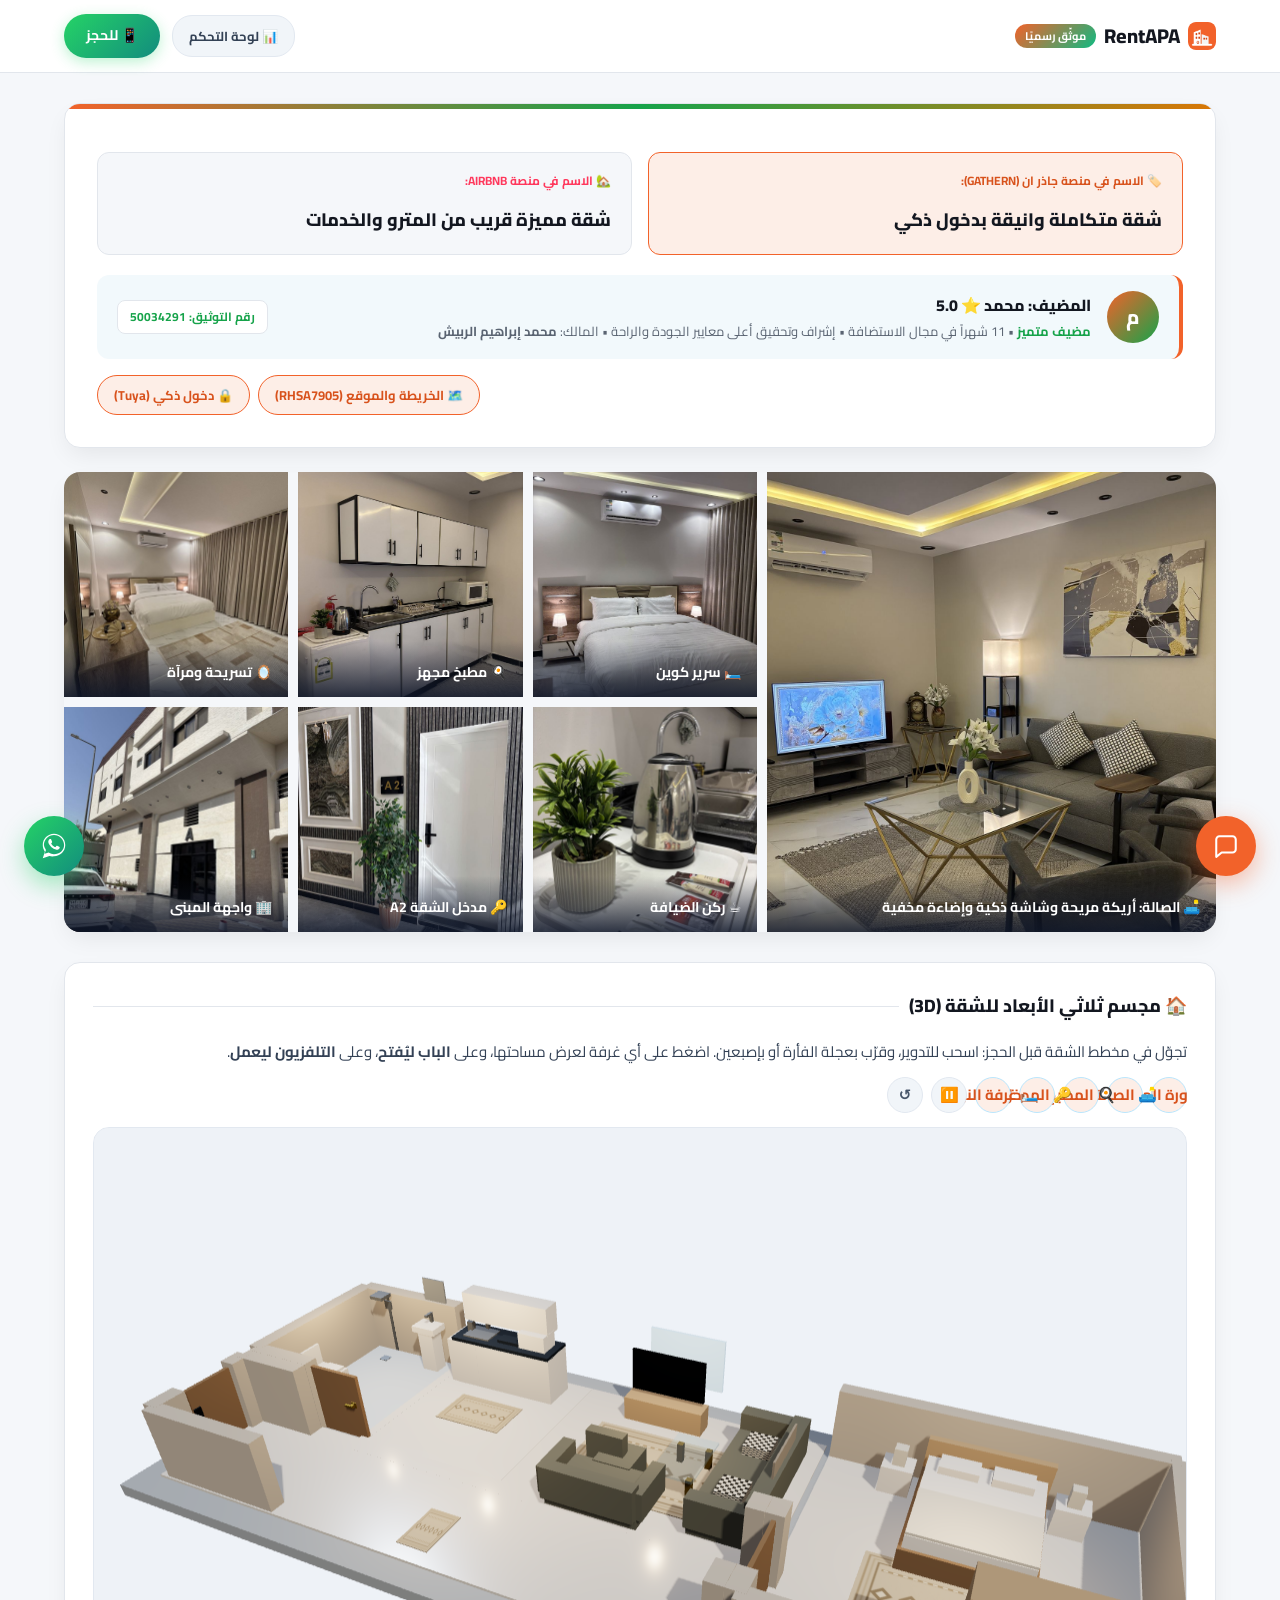
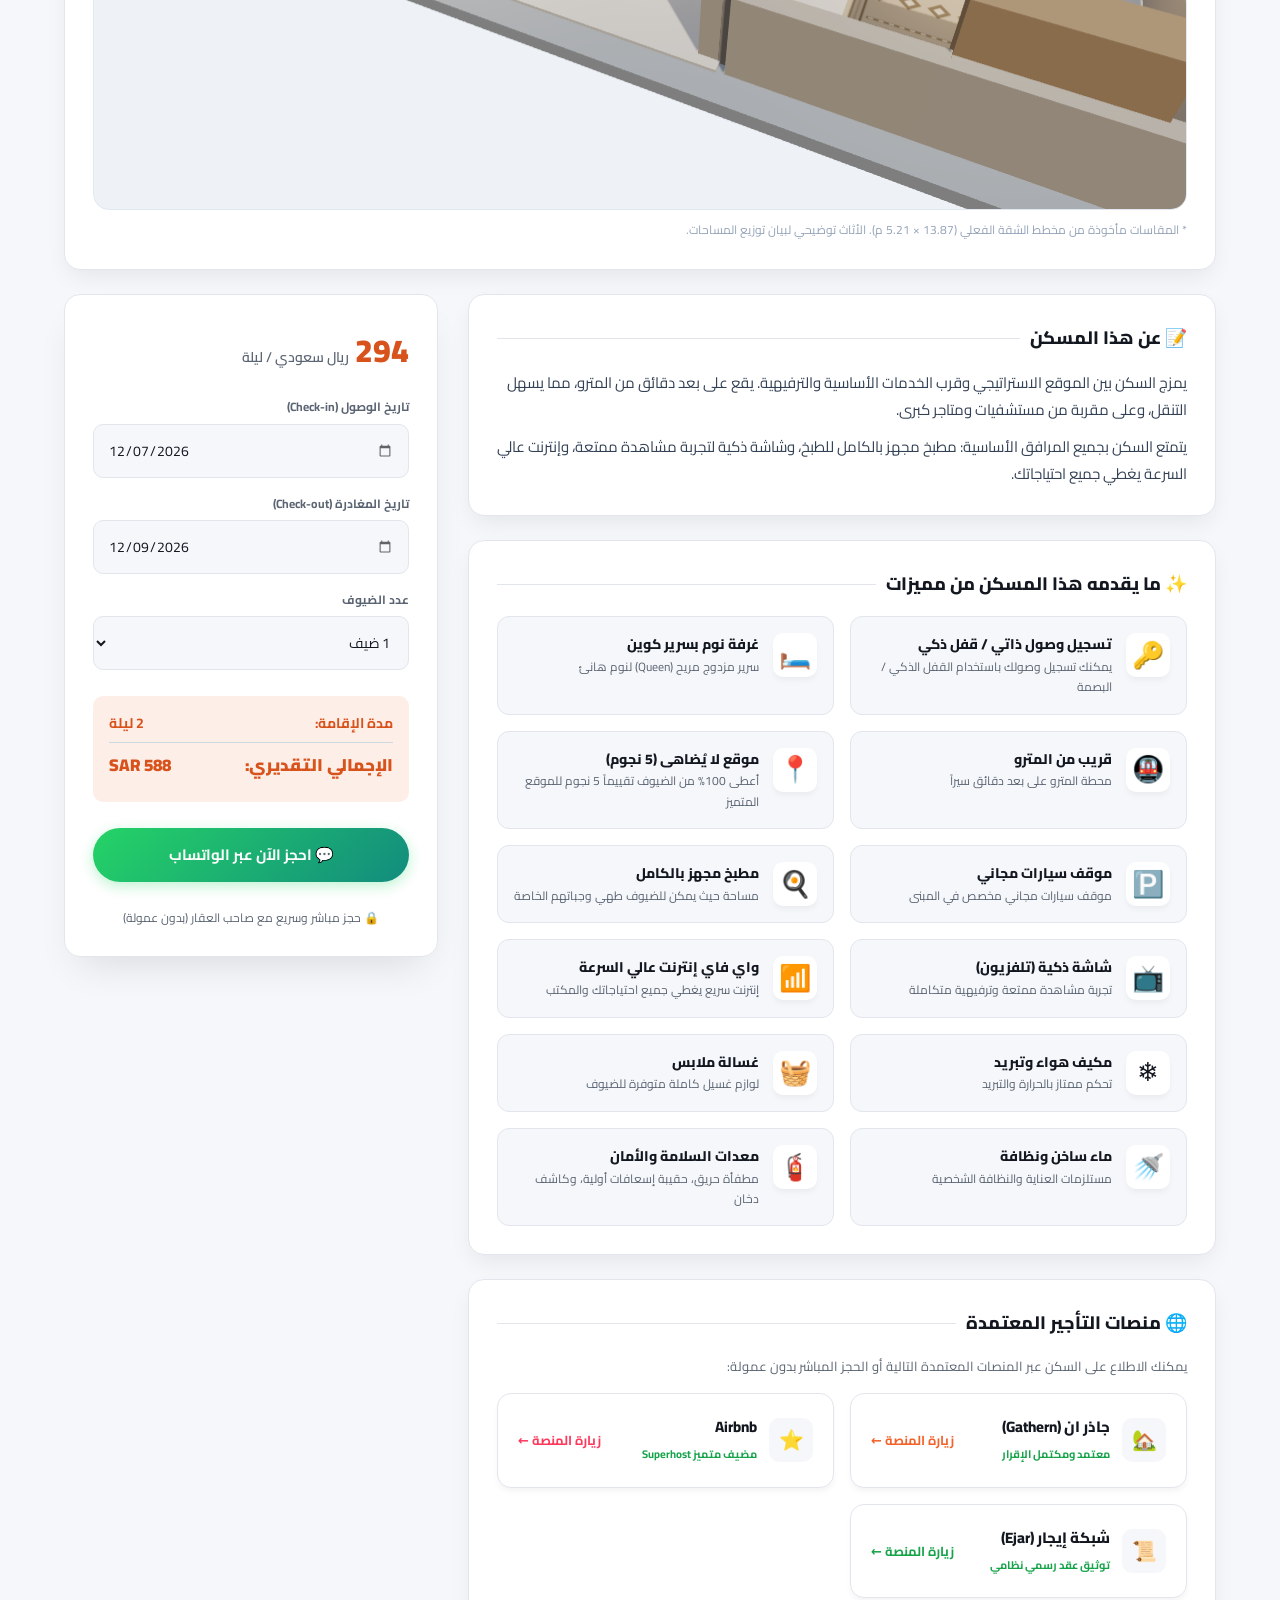
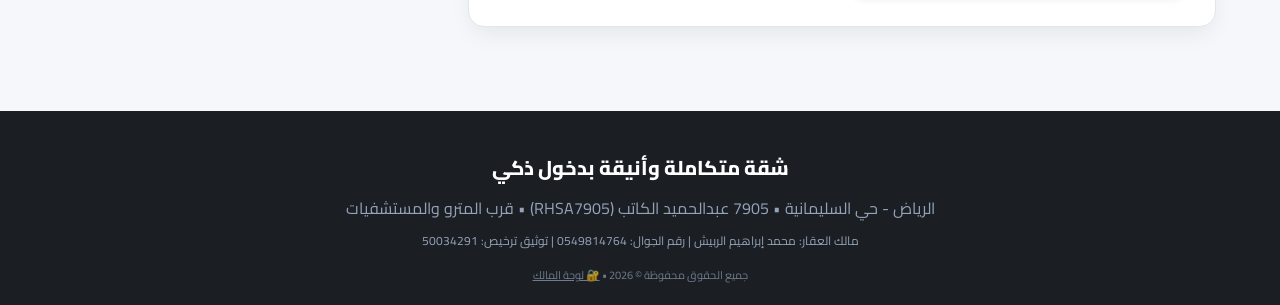
==== index.html @ 65980ebe "تبديل ترتيب بطاقتي الخريطة/الدخول الذكي مع شريط المضيف بطاقتا "الخريطة والموقع" و"دخول ذكي" أصبحتا ت" ====
<!DOCTYPE html>
<html lang="ar" dir="rtl">
<head>
    <meta charset="UTF-8">
    <meta name="viewport" content="width=device-width, initial-scale=1.0, viewport-fit=cover">
    <title>شقة متكاملة وأنيقة بدخول ذكي | الرياض - حي السليمانية</title>
    <meta name="theme-color" content="#f2622a">
    <meta name="description" content="سكن أنيق ومتميز بدخول ذكي، موقع استراتيجي قرب المترو والمستشفيات، مطبخ مجهز بالكامل وشاشة ذكية وإنترنت عالي السرعة.">

    <!-- اسم التطبيق عند الإضافة للشاشة الرئيسية -->
    <link rel="manifest" href="manifest.json">
    <meta name="application-name" content="RentAPA">
    <meta name="apple-mobile-web-app-title" content="RentAPA">
    <meta name="apple-mobile-web-app-capable" content="yes">
    <meta name="mobile-web-app-capable" content="yes">
    <meta name="apple-mobile-web-app-status-bar-style" content="black-translucent">


    <!-- بطاقة المشاركة (واتساب وتويتر) -->
    <meta property="og:type" content="website">
    <meta property="og:title" content="شقة متكاملة وأنيقة بدخول ذكي | الرياض">
    <meta property="og:description" content="سكن أنيق بدخول ذكي، قريب من المترو والمستشفيات، مطبخ مجهز وشاشة ذكية وإنترنت عالي السرعة.">
    <meta property="og:image" content="assets/images/living.jpg">
    <meta property="og:locale" content="ar_SA">
    <meta name="twitter:card" content="summary_large_image">

    <!-- شعار التبويب -->
    <link rel="icon" type="image/svg+xml" href="assets/favicon.svg">
    <link rel="icon" type="image/png" sizes="32x32" href="assets/favicon.png">
    <link rel="apple-touch-icon" href="assets/apple-touch-icon.png">
    <link rel="mask-icon" href="assets/favicon.svg" color="#f2622a">

    <!-- Google Fonts -->
    <link rel="preconnect" href="https://fonts.googleapis.com">
    <link rel="preconnect" href="https://fonts.gstatic.com" crossorigin>
    <link href="https://fonts.googleapis.com/css2?family=Cairo:wght@400;500;600;700;800;900&display=swap" rel="stylesheet">
    
    <!-- Style -->
    <link rel="stylesheet" href="assets/css/style.css">
</head>
<body>

    <!-- Top Navigation Bar -->
    <nav class="navbar">
        <div class="nav-container">
            <a href="#" class="brand-logo">
                <img src="assets/apple-touch-icon.png" alt="RentAPA" class="brand-logo-icon">
                RentAPA
                <span class="brand-badge">موثّق رسميًا</span>
            </a>
            <div class="nav-actions">
                <a href="admin.html" class="btn-owner" title="لوحة تحكم المالك">
                    📊 لوحة التحكم
                </a>
                <a href="https://wa.me/966549814764" target="_blank" class="btn-whatsapp">
                    📱 للحجز
                </a>
            </div>
        </div>
    </nav>

    <!-- Main App Container -->
    <div class="main-container">

        <!-- Hero Header: Dual Platform Titles -->
        <header class="hero-header">
            <!-- Dual Titles Cards -->
            <div class="titles-wrapper">
                <div class="title-card active">
                    <span class="title-platform-badge">🏷️ الاسم في منصة جاذر ان (Gathern):</span>
                    <h2>شقة متكاملة وانيقة بدخول ذكي</h2>
                </div>
                <div class="title-card">
                    <span class="title-platform-badge" style="color: #ff385c;">🏡 الاسم في منصة Airbnb:</span>
                    <h2>شقة مميزة قريب من المترو والخدمات</h2>
                </div>
            </div>

            <!-- Host Badge Strip -->
            <div class="host-strip">
                <div class="host-avatar">م</div>
                <div class="host-details">
                    <h3>المضيف: محمد ⭐ 5.0</h3>
                    <p><b style="color: var(--accent-emerald);">مضيف متميز</b> • 11 شهراً في مجال الاستضافة • إشراف وتحقيق أعلى معايير الجودة والراحة • المالك: <b>محمد إبراهيم الربيش</b></p>
                </div>
                <div class="host-verify">
                    <span class="verify-badge">رقم التوثيق: 50034291</span>
                </div>
            </div>

            <div style="display: flex; justify-content: flex-end; align-items: center; flex-wrap: wrap; gap: 10px; margin-top: 16px;">
                <div class="hero-badges">
                    <a href="https://maps.google.com/?q=RHSA7905+7905+Abdul+Hamid+Al+Katib+Sulaimaniyah+Riyadh" target="_blank" class="hero-badge">
                        🗺️ الخريطة والموقع (RHSA7905)
                    </a>
                    <div class="hero-badge">
                        🔒 دخول ذكي (Tuya)
                    </div>
                </div>
            </div>
        </header>

        <!-- Image Gallery Showcase — صور الشقة الفعلية -->
        <section class="gallery-grid">
            <figure class="gallery-item main">
                <img class="gallery-img" src="assets/images/living.jpg" alt="صالة الشقة مع الأريكة والشاشة الذكية" loading="eager" width="1200" height="1600">
                <figcaption class="gallery-caption">🛋️ الصالة: أريكة مريحة وشاشة ذكية وإضاءة مخفية</figcaption>
            </figure>

            <figure class="gallery-item">
                <img class="gallery-img" src="assets/images/bedroom.jpg" alt="غرفة النوم بسرير كوين" loading="lazy" width="1050" height="1400">
                <figcaption class="gallery-caption">🛏️ سرير كوين</figcaption>
            </figure>

            <figure class="gallery-item">
                <img class="gallery-img" src="assets/images/kitchen.jpg" alt="المطبخ المجهز بالكامل" loading="lazy" width="1050" height="1400">
                <figcaption class="gallery-caption">🍳 مطبخ مجهز</figcaption>
            </figure>

            <figure class="gallery-item">
                <img class="gallery-img" src="assets/images/bedroom-2.jpg" alt="غرفة النوم من زاوية أخرى مع التسريحة والمرآة" loading="lazy" width="900" height="1200">
                <figcaption class="gallery-caption">🪞 تسريحة ومرآة</figcaption>
            </figure>

            <figure class="gallery-item">
                <img class="gallery-img" src="assets/images/coffee.jpg" alt="ركن القهوة والشاي والثلاجة" loading="lazy" width="900" height="1200">
                <figcaption class="gallery-caption">☕ ركن الضيافة</figcaption>
            </figure>

            <figure class="gallery-item">
                <img class="gallery-img" src="assets/images/entrance.jpg" alt="مدخل الشقة A2 بقفل ذكي" loading="lazy" width="900" height="1200">
                <figcaption class="gallery-caption">🔑 مدخل الشقة A2</figcaption>
            </figure>

            <figure class="gallery-item">
                <img class="gallery-img" src="assets/images/building.jpg" alt="واجهة المبنى من الخارج" loading="lazy" width="900" height="1200">
                <figcaption class="gallery-caption">🏢 واجهة المبنى</figcaption>
            </figure>
        </section>

        <!-- 3D Apartment Model -->
        <section class="card-section apt3d-section">
            <h3 class="card-title">🏠 مجسم ثلاثي الأبعاد للشقة (3D)</h3>
            <p class="description-text" style="margin-bottom: 12px;">
                تجوّل في مخطط الشقة قبل الحجز: اسحب للتدوير، وقرّب بعجلة الفأرة أو بإصبعين. اضغط على أي غرفة لعرض مساحتها، وعلى <b>الباب ليُفتح</b>، وعلى <b>التلفزيون ليعمل</b>.
            </p>

            <div class="apt3d-chips">
                <button type="button" class="apt3d-chip" data-room="entry" title="المدخل" aria-label="المدخل">🔑 <span class="apt3d-chip-label">المدخل</span></button>
                <button type="button" class="apt3d-chip" data-room="living" title="الصالة" aria-label="الصالة">🛋️ <span class="apt3d-chip-label">الصالة</span></button>
                <button type="button" class="apt3d-chip" data-room="bedroom" title="غرفة النوم" aria-label="غرفة النوم">🛏️ <span class="apt3d-chip-label">غرفة النوم</span></button>
                <button type="button" class="apt3d-chip" data-room="kitchen" title="المطبخ" aria-label="المطبخ">🍳 <span class="apt3d-chip-label">المطبخ</span></button>
                <button type="button" class="apt3d-chip" data-room="bath" title="دورة المياه" aria-label="دورة المياه">🚿 <span class="apt3d-chip-label">دورة المياه</span></button>
                <button type="button" class="apt3d-chip alt apt3d-chip-icon" id="apt3d-rotate" title="إيقاف الدوران" aria-label="إيقاف الدوران">⏸️</button>
                <button type="button" class="apt3d-chip alt apt3d-chip-icon" id="apt3d-reset" title="عرض كامل" aria-label="عرض كامل">↺</button>
            </div>

            <div class="apt3d-stage">
                <div id="apt3d-canvas" class="apt3d-canvas">
                    <div class="apt3d-fallback">
                        جارٍ تحميل المجسم ثلاثي الأبعاد…
                        <small>إذا لم يظهر المجسم فقد يكون متصفحك لا يدعم WebGL.</small>
                    </div>
                </div>
                <div id="apt3d-info" class="apt3d-info"></div>
            </div>

            <p class="apt3d-note">
                * المقاسات مأخوذة من مخطط الشقة الفعلي (13.87 × 5.21 م). الأثاث توضيحي لبيان توزيع المساحات.
            </p>
        </section>

        <!-- Content Grid: Details + Booking Card -->
        <div class="content-grid">

            <!-- Left Main Column -->
            <div>
                <!-- Property Description Section -->
                <div class="card-section">
                    <h3 class="card-title">📝 عن هذا المسكن</h3>
                    <p class="description-text">
                        يمزج السكن بين الموقع الاستراتيجي وقرب الخدمات الأساسية والترفيهية. يقع على بعد دقائق من المترو، مما يسهل التنقل، وعلى مقربة من مستشفيات ومتاجر كبرى.
                    </p>
                    <p class="description-text" style="margin-top: 10px;">
                        يتمتع السكن بجميع المرافق الأساسية: مطبخ مجهز بالكامل للطبخ، وشاشة ذكية لتجربة مشاهدة ممتعة، وإنترنت عالي السرعة يغطي جميع احتياجاتك.
                    </p>
                </div>

                <!-- Amenities Full Grid (Airbnb Features) -->
                <div class="card-section">
                    <h3 class="card-title">✨ ما يقدمه هذا المسكن من مميزات</h3>
                    <div class="amenities-grid">
                        <div class="amenity-card">
                            <div class="amenity-icon">🔑</div>
                            <div class="amenity-info">
                                <h4>تسجيل وصول ذاتي / قفل ذكي</h4>
                                <p>يمكنك تسجيل وصولك باستخدام القفل الذكي / البصمة</p>
                            </div>
                        </div>

                        <div class="amenity-card">
                            <div class="amenity-icon">🛏️</div>
                            <div class="amenity-info">
                                <h4>غرفة نوم بسرير كوين</h4>
                                <p>سرير مزدوج مريح (Queen) لنوم هانئ</p>
                            </div>
                        </div>

                        <div class="amenity-card">
                            <div class="amenity-icon">🚇</div>
                            <div class="amenity-info">
                                <h4>قريب من المترو</h4>
                                <p>محطة المترو على بعد دقائق سيراً</p>
                            </div>
                        </div>

                        <div class="amenity-card">
                            <div class="amenity-icon">📍</div>
                            <div class="amenity-info">
                                <h4>موقع لا يُضاهى (5 نجوم)</h4>
                                <p>أعطى 100% من الضيوف تقييماً 5 نجوم للموقع المتميز</p>
                            </div>
                        </div>

                        <div class="amenity-card">
                            <div class="amenity-icon">🅿️</div>
                            <div class="amenity-info">
                                <h4>موقف سيارات مجاني</h4>
                                <p>موقف سيارات مجاني مخصص في المبنى</p>
                            </div>
                        </div>

                        <div class="amenity-card">
                            <div class="amenity-icon">🍳</div>
                            <div class="amenity-info">
                                <h4>مطبخ مجهز بالكامل</h4>
                                <p>مساحة حيث يمكن للضيوف طهي وجباتهم الخاصة</p>
                            </div>
                        </div>

                        <div class="amenity-card">
                            <div class="amenity-icon">📺</div>
                            <div class="amenity-info">
                                <h4>شاشة ذكية (تلفزيون)</h4>
                                <p>تجربة مشاهدة ممتعة وترفيهية متكاملة</p>
                            </div>
                        </div>

                        <div class="amenity-card">
                            <div class="amenity-icon">📶</div>
                            <div class="amenity-info">
                                <h4>واي فاي إنترنت عالي السرعة</h4>
                                <p>إنترنت سريع يغطي جميع احتياجاتك والمكتب</p>
                            </div>
                        </div>

                        <div class="amenity-card">
                            <div class="amenity-icon">❄️</div>
                            <div class="amenity-info">
                                <h4>مكيف هواء وتبريد</h4>
                                <p>تحكم ممتاز بالحرارة والتبريد</p>
                            </div>
                        </div>

                        <div class="amenity-card">
                            <div class="amenity-icon">🧺</div>
                            <div class="amenity-info">
                                <h4>غسالة ملابس</h4>
                                <p>لوازم غسيل كاملة متوفرة للضيوف</p>
                            </div>
                        </div>

                        <div class="amenity-card">
                            <div class="amenity-icon">🚿</div>
                            <div class="amenity-info">
                                <h4>ماء ساخن ونظافة</h4>
                                <p>مستلزمات العناية والنظافة الشخصية</p>
                            </div>
                        </div>

                        <div class="amenity-card">
                            <div class="amenity-icon">🧯</div>
                            <div class="amenity-info">
                                <h4>معدات السلامة والأمان</h4>
                                <p>مطفأة حريق، حقيبة إسعافات أولية، وكاشف دخان</p>
                            </div>
                        </div>
                    </div>
                </div>

                <!-- Platforms Directory Section -->
                <div class="card-section">
                    <h3 class="card-title">🌐 منصات التأجير المعتمدة</h3>
                    <p style="font-size: 13px; color: var(--text-muted); margin-bottom: 16px;">
                        يمكنك الاطلاع على السكن عبر المنصات المعتمدة التالية أو الحجز المباشر بدون عمولة:
                    </p>
                    <div class="platforms-grid">
                        <div class="platform-card">
                            <div class="platform-meta">
                                <div class="platform-icon-box">🏡</div>
                                <div class="platform-info">
                                    <h4>جاذر ان (Gathern)</h4>
                                    <span>معتمد ومكتمل الإقرار</span>
                                </div>
                            </div>
                            <a href="https://gathern.co" target="_blank" style="font-size: 13px; color: var(--primary); font-weight: 700; text-decoration: none;">زيارة المنصة ←</a>
                        </div>

                        <div class="platform-card">
                            <div class="platform-meta">
                                <div class="platform-icon-box" style="color: #ff385c;">⭐</div>
                                <div class="platform-info">
                                    <h4>Airbnb</h4>
                                    <span>مضيف متميز Superhost</span>
                                </div>
                            </div>
                            <a href="https://ar.airbnb.com" target="_blank" style="font-size: 13px; color: #ff385c; font-weight: 700; text-decoration: none;">زيارة المنصة ←</a>
                        </div>

                        <div class="platform-card">
                            <div class="platform-meta">
                                <div class="platform-icon-box" style="color: var(--accent-emerald);">📜</div>
                                <div class="platform-info">
                                    <h4>شبكة إيجار (Ejar)</h4>
                                    <span>توثيق عقد رسمي نظامي</span>
                                </div>
                            </div>
                            <a href="https://ejar.sa" target="_blank" style="font-size: 13px; color: var(--accent-emerald); font-weight: 700; text-decoration: none;">زيارة المنصة ←</a>
                        </div>
                    </div>
                </div>
            </div>

            <!-- Right Column: Interactive Booking Widget -->
            <div>
                <div class="booking-widget">
                    <div class="price-header">
                        <span class="price-val">294</span>
                        <span class="price-unit">ريال سعودي / ليلة</span>
                    </div>

                    <div class="calculator-form">
                        <div class="form-group">
                            <label>تاريخ الوصول (Check-in)</label>
                            <input type="date" id="checkin" class="form-control" dir="ltr">
                        </div>

                        <div class="form-group">
                            <label>تاريخ المغادرة (Check-out)</label>
                            <input type="date" id="checkout" class="form-control" dir="ltr">
                        </div>

                        <div class="form-group">
                            <label>عدد الضيوف</label>
                            <select id="guests" class="form-control">
                                <option value="1">1 ضيف</option>
                                <option value="2">2 ضيوف</option>
                                <option value="3">3 ضيوف</option>
                            </select>
                        </div>

                        <div class="calc-summary">
                            <div class="calc-row">
                                <span>مدة الإقامة:</span>
                                <span id="nights-count">1 ليلة</span>
                            </div>
                            <div class="calc-row total">
                                <span>الإجمالي التقديري:</span>
                                <span id="total-amount">294 SAR</span>
                            </div>
                        </div>

                        <a href="#" id="btn-wa-booking" target="_blank" class="btn-whatsapp" style="justify-content: center; width: 100%; font-size: 15px; padding: 14px;">
                            💬 احجز الآن عبر الواتساب
                        </a>

                        <div style="text-align: center; margin-top: 10px; font-size: 12px; color: var(--text-muted);">
                            🔒 حجز مباشر وسريع مع صاحب العقار (بدون عمولة)
                        </div>
                    </div>
                </div>
            </div>
        </div>

    </div>

    <!-- Site Footer -->
    <footer class="site-footer">
        <div class="footer-content">
            <div class="footer-brand">شقة متكاملة وأنيقة بدخول ذكي</div>
            <p>الرياض - حي السليمانية • 7905 عبدالحميد الكاتب (RHSA7905) • قرب المترو والمستشفيات</p>
            <p style="margin-top: 8px; font-size: 12px;">مالك العقار: محمد إبراهيم الربيش | رقم الجوال: 0549814764 | توثيق ترخيص: 50034291</p>
            <p style="margin-top: 15px; font-size: 11px; opacity: 0.7;">
                جميع الحقوق محفوظة © 2026 •
                <a href="collection.html" rel="nofollow" style="color: inherit; text-decoration: underline;">🔐 لوحة المالك</a>
            </p>
        </div>
    </footer>

    <!-- Floating WhatsApp Button -->
    <a href="https://wa.me/966549814764" target="_blank" class="floating-wa" title="تواصل عبر الواتساب">
        <svg viewBox="0 0 32 32" fill="currentColor" width="30" height="30"><path d="M16.001 3C9.373 3 4 8.373 4 15c0 2.625.845 5.048 2.284 7.031L4 29l7.164-2.235A11.94 11.94 0 0 0 16 27c6.627 0 12-5.373 12-12S22.627 3 16.001 3zm0 21.75c-1.955 0-3.775-.55-5.33-1.5l-.383-.228-4.25 1.327 1.354-4.14-.25-.4A9.7 9.7 0 0 1 5.25 15c0-5.936 4.813-10.75 10.75-10.75S26.75 9.064 26.75 15 21.938 24.75 16.001 24.75zm5.5-8.06c-.3-.15-1.78-.878-2.056-.978-.276-.1-.478-.15-.68.15-.2.3-.78.978-.955 1.178-.176.2-.353.226-.653.075-.3-.15-1.266-.466-2.412-1.485-.892-.795-1.494-1.777-1.669-2.077-.176-.3-.019-.462.132-.611.135-.135.3-.353.451-.529.15-.176.2-.3.3-.5.1-.2.05-.375-.025-.525-.075-.15-.68-1.638-.93-2.245-.246-.59-.497-.51-.68-.52-.176-.008-.377-.01-.578-.01-.2 0-.525.075-.8.375-.276.3-1.05 1.028-1.05 2.505 0 1.477 1.076 2.905 1.225 3.105.15.2 2.117 3.235 5.13 4.535.717.31 1.276.494 1.712.632.72.229 1.375.197 1.894.12.578-.086 1.78-.727 2.031-1.43.25-.703.25-1.305.176-1.43-.075-.125-.276-.2-.578-.35z"/></svg>
    </a>

    <!-- محادثة مباشرة مع المالك -->
    <button type="button" class="chat-launcher" id="chat-launcher" title="محادثة مباشرة" aria-label="محادثة مباشرة">
        <svg viewBox="0 0 24 24" fill="none" stroke="currentColor" stroke-width="1.9" stroke-linecap="round" stroke-linejoin="round">
            <path d="M21 15a3 3 0 0 1-3 3H8l-5 4V6a3 3 0 0 1 3-3h12a3 3 0 0 1 3 3z"/>
        </svg>
    </button>

    <aside class="chat-panel" id="visitor-chat" aria-label="محادثة مع المالك"></aside>

    <!-- عارض الصور بملء الشاشة -->
    <div class="lightbox" id="lightbox" role="dialog" aria-modal="true" aria-label="عرض الصورة">
        <button type="button" class="lightbox-close" id="lightbox-close" aria-label="إغلاق">✕</button>
        <img src="" alt="" class="lightbox-img" id="lightbox-img">
        <div class="lightbox-caption" id="lightbox-caption"></div>
    </div>

    <!-- Application JavaScript -->
    <!-- Three.js (مستضاف محلياً) لمجسم الشقة ثلاثي الأبعاد -->
    <script type="importmap">
    {
      "imports": {
        "three": "./assets/vendor/three/three.module.min.js"
      }
    }
    </script>
    <script src="assets/js/app.js"></script>
    <!-- Supabase (مستضاف محلياً) لمحادثة الزوار المباشرة -->
    <script src="assets/vendor/supabase/supabase.js"></script>
    <script src="assets/js/supabase-config.js"></script>
    <script src="assets/js/chat.js"></script>
    <script type="module" src="assets/js/apartment3d.js"></script>
</body>
</html>
---- assets/css/style.css ----
/* ==========================================================================
   RentApartment - Modern Luxury Style System
   ========================================================================== */

:root {
    /* نفس لوحة ألوان لوحة التحكم */
    --primary: #f2622a;
    --primary-dark: #d8521c;
    --primary-light: #fdeee7;
    --primary-soft: rgba(242, 98, 42, 0.13);
    --accent-emerald: #16a34a;
    --accent-gold: #d97706;
    --bg-dark: #1b1f24;
    --bg-card: #ffffff;
    --bg-soft: #f5f7fa;
    --text-main: #131720;
    --text-muted: #5a6472;
    --border: #e2e6ec;
    --shadow-sm: 0 4px 6px -1px rgba(0, 0, 0, 0.05);
    --shadow-md: 0 10px 25px -5px rgba(0, 0, 0, 0.08);
    --shadow-lg: 0 20px 40px -15px rgba(0, 0, 0, 0.12);
    --radius: 16px;
    --transition: all 0.3s cubic-bezier(0.4, 0, 0.2, 1);
}

/* Reset & Fonts */
* {
    box-sizing: border-box;
    margin: 0;
    padding: 0;
}

body {
    font-family: 'Cairo', system-ui, -apple-system, sans-serif;
    background-color: var(--bg-soft);
    color: var(--text-main);
    direction: rtl;
    text-align: right;
    line-height: 1.7;
    overflow-x: hidden;
}

/* Header & Navigation */
.navbar {
    background: rgba(255, 255, 255, 0.92);
    backdrop-filter: blur(12px);
    position: sticky;
    top: 0;
    z-index: 1000;
    border-bottom: 1px solid var(--border);
    padding: calc(14px + env(safe-area-inset-top, 0px)) 0 14px;
}

.nav-container {
    max-width: 1200px;
    margin: 0 auto;
    padding: 0 24px;
    display: flex;
    justify-content: space-between;
    align-items: center;
}

.brand-logo {
    font-size: 20px;
    font-weight: 800;
    color: var(--text-main);
    display: flex;
    align-items: center;
    gap: 8px;
    text-decoration: none;
}

.brand-logo-icon {
    width: 28px;
    height: 28px;
    border-radius: 8px;
    object-fit: cover;
    flex-shrink: 0;
}

.brand-badge {
    background: linear-gradient(135deg, var(--primary), #10b981);
    color: #ffffff;
    font-size: 11px;
    padding: 3px 10px;
    border-radius: 20px;
    font-weight: 700;
}

.nav-actions {
    display: flex;
    gap: 12px;
    align-items: center;
}

.btn-primary {
    background: linear-gradient(135deg, var(--primary), var(--primary-dark));
    color: #ffffff;
    padding: 10px 22px;
    border-radius: 30px;
    font-weight: 700;
    font-size: 14px;
    text-decoration: none;
    box-shadow: 0 4px 14px rgba(2, 132, 199, 0.3);
    transition: var(--transition);
    border: none;
    cursor: pointer;
    display: inline-flex;
    align-items: center;
    gap: 8px;
}

.btn-primary:hover {
    transform: translateY(-2px);
    box-shadow: 0 6px 20px rgba(2, 132, 199, 0.45);
}

.btn-whatsapp {
    background: linear-gradient(135deg, #25D366, #128C7E);
    color: #ffffff;
    padding: 10px 22px;
    border-radius: 30px;
    font-weight: 700;
    font-size: 14px;
    text-decoration: none;
    box-shadow: 0 4px 14px rgba(37, 211, 102, 0.3);
    transition: var(--transition);
    display: inline-flex;
    align-items: center;
    gap: 8px;
}

.btn-whatsapp:hover {
    transform: translateY(-2px);
    box-shadow: 0 6px 20px rgba(37, 211, 102, 0.45);
}

/* Layout Containers */
.main-container {
    max-width: 1200px;
    margin: 30px auto;
    padding: 0 24px;
}

/* Hero Title Section */
.hero-header {
    background: #ffffff;
    border-radius: var(--radius);
    padding: 32px;
    box-shadow: var(--shadow-md);
    margin-bottom: 24px;
    border: 1px solid var(--border);
    position: relative;
    overflow: hidden;
}

.hero-header::before {
    content: '';
    position: absolute;
    top: 0;
    right: 0;
    left: 0;
    height: 5px;
    background: linear-gradient(90deg, var(--primary), var(--accent-emerald), var(--accent-gold));
}

.hero-title {
    font-size: clamp(17px, 4.2vw, 26px);
    font-weight: 900;
    white-space: nowrap;
}

.hero-badges {
    display: flex;
    gap: 8px;
}

.hero-badge {
    background: var(--primary-light);
    border: 1px solid var(--primary);
    padding: 8px 16px;
    border-radius: 20px;
    font-size: 13px;
    font-weight: 700;
    color: var(--primary-dark);
    text-decoration: none;
    white-space: nowrap;
    flex-shrink: 0;
}

@media (max-width: 600px) {
    .hero-badge {
        padding: 6px 10px;
        font-size: 11px;
    }
}

@media (max-width: 420px) {
    .hero-badge {
        padding: 5px 8px;
        font-size: 10px;
    }
}

.titles-wrapper {
    display: grid;
    grid-template-columns: 1fr 1fr;
    gap: 16px;
    margin-top: 16px;
}

@media (max-width: 768px) {
    .titles-wrapper {
        grid-template-columns: 1fr;
    }
}

.title-card {
    background: var(--bg-soft);
    border: 1px solid var(--border);
    border-radius: 12px;
    padding: 18px 20px;
    transition: var(--transition);
}

.title-card.active {
    border-color: var(--primary);
    background: var(--primary-light);
}

.title-platform-badge {
    font-size: 12px;
    font-weight: 700;
    color: var(--primary-dark);
    text-transform: uppercase;
    display: inline-block;
    margin-bottom: 6px;
}

.title-card h2 {
    font-size: 18px;
    font-weight: 800;
    color: var(--text-main);
}

/* Host Info Strip */
.host-strip {
    display: flex;
    align-items: center;
    gap: 16px;
    background: rgba(2, 132, 199, 0.05);
    padding: 16px 20px;
    border-radius: 12px;
    margin-top: 20px;
    border-right: 4px solid var(--primary);
}

.host-avatar {
    width: 52px;
    height: 52px;
    background: linear-gradient(135deg, var(--primary), var(--accent-emerald));
    color: white;
    border-radius: 50%;
    display: flex;
    align-items: center;
    justify-content: center;
    font-size: 20px;
    font-weight: 800;
}

.host-details h3 {
    font-size: 16px;
    font-weight: 800;
}

.host-details p {
    font-size: 13px;
    color: var(--text-muted);
}

/* Gallery Showcase */
.gallery-grid {
    display: grid;
    grid-template-columns: 2fr 1fr 1fr 1fr;
    grid-template-rows: 1fr 1fr;
    gap: 10px;
    margin-bottom: 30px;
    border-radius: var(--radius);
    overflow: hidden;
    height: 460px;
    box-shadow: var(--shadow-md);
}

/* الصورة الرئيسية تشغل عمودها كاملاً */
.gallery-item.main { grid-row: span 2; }

/* تحسين إطار الصور العمودية */
.gallery-item img { object-position: center 42%; }
.gallery-item.main img { object-position: center 38%; }

/* شاشات متوسطة: صفّان بثلاثة أعمدة */
@media (max-width: 1024px) and (min-width: 721px) {
    .gallery-grid { grid-template-columns: 2fr 1fr 1fr; height: 520px; }
    .gallery-item:nth-child(n+6) { display: none; }
}

@media (max-width: 768px) {
    .gallery-grid {
        grid-template-columns: 1fr 1fr;
        grid-template-rows: none;
        grid-auto-rows: 170px;
        height: auto;
    }

    .gallery-item.main { grid-row: span 2; grid-column: span 2; }
}

@media (max-width: 420px) {
    .gallery-grid { grid-auto-rows: 145px; }
}

.gallery-item {
    position: relative;
    height: 100%;
    overflow: hidden;
}

.gallery-item img {
    width: 100%;
    height: 100%;
    object-fit: cover;
    transition: transform 0.5s ease;
}

.gallery-item:hover img {
    transform: scale(1.05);
}

.gallery-caption {
    position: absolute;
    bottom: 0;
    right: 0;
    left: 0;
    background: linear-gradient(transparent, rgba(15, 23, 42, 0.85));
    color: white;
    padding: 20px 16px 12px;
    font-size: 14px;
    font-weight: 700;
}

/* عارض الصور بملء الشاشة (Lightbox) */
.lightbox {
    position: fixed;
    inset: 0;
    z-index: 10000;
    display: flex;
    flex-direction: column;
    align-items: center;
    justify-content: center;
    background: rgba(10, 12, 16, 0.94);
    opacity: 0;
    visibility: hidden;
    pointer-events: none;
    transition: opacity 0.28s ease;
    padding: env(safe-area-inset-top, 0px) 16px calc(16px + env(safe-area-inset-bottom, 0px));
}

.lightbox.open {
    opacity: 1;
    visibility: visible;
    pointer-events: auto;
}

.lightbox-img {
    max-width: 92vw;
    max-height: 82vh;
    border-radius: 12px;
    box-shadow: 0 20px 60px rgba(0, 0, 0, 0.5);
    object-fit: contain;
    transform: scale(0.94);
    opacity: 0;
    transition: transform 0.32s cubic-bezier(.2, .8, .2, 1), opacity 0.32s ease;
}

.lightbox.open .lightbox-img {
    transform: scale(1);
    opacity: 1;
}

.lightbox-caption {
    color: #f1f5f9;
    font-size: 14px;
    font-weight: 700;
    margin-top: 14px;
    text-align: center;
    max-width: 92vw;
}

.lightbox-close {
    position: absolute;
    top: calc(18px + env(safe-area-inset-top, 0px));
    inset-inline-end: 18px;
    width: 42px;
    height: 42px;
    border-radius: 50%;
    border: none;
    background: rgba(255, 255, 255, 0.12);
    color: #fff;
    font-size: 18px;
    cursor: pointer;
    display: flex;
    align-items: center;
    justify-content: center;
    transition: background 0.2s ease, transform 0.2s ease;
}

.lightbox-close:hover { background: rgba(255, 255, 255, 0.22); transform: scale(1.08); }

body.lightbox-open { overflow: hidden; }

/* Content Grid: Main Info + Booking Card */
.content-grid {
    display: grid;
    grid-template-columns: 2fr 1fr;
    gap: 30px;
}

@media (max-width: 992px) {
    .content-grid {
        grid-template-columns: 1fr;
    }
}

/* Feature Quick Badges */
.quick-specs {
    display: grid;
    grid-template-columns: repeat(auto-fit, minmax(130px, 1fr));
    gap: 12px;
    margin-bottom: 24px;
}

.spec-box {
    background: #ffffff;
    border: 1px solid var(--border);
    border-radius: 12px;
    padding: 16px;
    text-align: center;
    box-shadow: var(--shadow-sm);
}

.spec-box .icon {
    font-size: 24px;
    margin-bottom: 6px;
}

.spec-box .label {
    font-size: 12px;
    color: var(--text-muted);
    font-weight: 600;
}

.spec-box .val {
    font-size: 14px;
    font-weight: 800;
    color: var(--text-main);
}

/* Description Section */
.card-section {
    background: #ffffff;
    border-radius: var(--radius);
    padding: 28px;
    box-shadow: var(--shadow-md);
    border: 1px solid var(--border);
    margin-bottom: 24px;
}

.card-title {
    font-size: 18px;
    font-weight: 800;
    color: var(--text-main);
    margin-bottom: 16px;
    display: flex;
    align-items: center;
    gap: 10px;
}

.card-title::after {
    content: '';
    flex: 1;
    height: 1px;
    background: var(--border);
}

.description-text {
    font-size: 15px;
    line-height: 1.8;
    color: #334155;
}

/* Amenities Grid */
.amenities-grid {
    display: grid;
    grid-template-columns: repeat(auto-fit, minmax(220px, 1fr));
    gap: 16px;
}

.amenity-card {
    display: flex;
    align-items: flex-start;
    gap: 14px;
    background: var(--bg-soft);
    padding: 16px;
    border-radius: 12px;
    border: 1px solid var(--border);
}

.amenity-icon {
    font-size: 26px;
    background: #ffffff;
    width: 44px;
    height: 44px;
    border-radius: 10px;
    display: flex;
    align-items: center;
    justify-content: center;
    box-shadow: var(--shadow-sm);
    flex-shrink: 0;
}

.amenity-info h4 {
    font-size: 14px;
    font-weight: 800;
    color: var(--text-main);
}

.amenity-info p {
    font-size: 12px;
    color: var(--text-muted);
}

/* Booking Widget Card */
.booking-widget {
    background: #ffffff;
    border-radius: var(--radius);
    padding: 28px;
    box-shadow: var(--shadow-lg);
    border: 1px solid var(--border);
    position: sticky;
    top: 90px;
}

.price-header {
    display: flex;
    align-items: baseline;
    gap: 6px;
    margin-bottom: 20px;
}

.price-val {
    font-size: 32px;
    font-weight: 900;
    color: var(--primary-dark);
}

.price-unit {
    font-size: 14px;
    color: var(--text-muted);
    font-weight: 600;
}

.calculator-form {
    display: flex;
    flex-direction: column;
    gap: 16px;
}

.form-group {
    display: flex;
    flex-direction: column;
    gap: 6px;
}

.form-group label {
    font-size: 12px;
    font-weight: 700;
    color: var(--text-muted);
}

.form-control {
    padding: 12px 14px;
    border-radius: 10px;
    border: 1px solid var(--border);
    font-family: inherit;
    font-size: 14px;
    background: var(--bg-soft);
    color: var(--text-main);
    width: 100%;
}

.form-control:focus {
    outline: none;
    border-color: var(--primary);
    background: #ffffff;
}

input[type="date"].form-control {
    direction: ltr;
    unicode-bidi: isolate;
    text-align: start;
}

input[type="date"].form-control::-webkit-calendar-picker-indicator {
    margin-inline-start: 8px;
    margin-inline-end: 0;
    filter: opacity(0.6);
}

.calc-summary {
    background: var(--primary-light);
    border-radius: 10px;
    padding: 16px;
    margin: 10px 0;
}

.calc-row {
    display: flex;
    justify-content: space-between;
    font-size: 14px;
    font-weight: 700;
    color: var(--primary-dark);
    margin-bottom: 6px;
}

.calc-row.total {
    font-size: 17px;
    font-weight: 900;
    border-top: 1px solid rgba(2, 132, 199, 0.2);
    padding-top: 8px;
    margin-top: 6px;
}

/* Platform Directory Section */
.platforms-grid {
    display: grid;
    grid-template-columns: repeat(auto-fit, minmax(260px, 1fr));
    gap: 16px;
}

.platform-card {
    background: #ffffff;
    border-radius: 14px;
    padding: 20px;
    border: 1px solid var(--border);
    box-shadow: var(--shadow-sm);
    display: flex;
    align-items: center;
    justify-content: space-between;
    transition: var(--transition);
}

.platform-card:hover {
    transform: translateY(-3px);
    box-shadow: var(--shadow-md);
    border-color: var(--primary);
}

.platform-meta {
    display: flex;
    align-items: center;
    gap: 12px;
}

.platform-icon-box {
    width: 44px;
    height: 44px;
    border-radius: 10px;
    background: var(--bg-soft);
    display: flex;
    align-items: center;
    justify-content: center;
    font-size: 20px;
}

.platform-info h4 {
    font-size: 15px;
    font-weight: 800;
}

.platform-info span {
    font-size: 11px;
    color: var(--accent-emerald);
    font-weight: 700;
}

/* Footer */
.site-footer {
    background: var(--bg-dark);
    color: #94a3b8;
    padding: 40px 0 20px;
    margin-top: 60px;
    text-align: center;
}

.footer-content {
    max-width: 1200px;
    margin: 0 auto;
    padding: 0 24px;
}

.footer-brand {
    font-size: 20px;
    font-weight: 800;
    color: #ffffff;
    margin-bottom: 10px;
}

/* Floating WhatsApp Button */
.floating-wa {
    position: fixed;
    bottom: 24px;
    left: 24px;
    background: linear-gradient(135deg, #25D366, #128C7E);
    color: white;
    width: 60px;
    height: 60px;
    border-radius: 50%;
    display: flex;
    align-items: center;
    justify-content: center;
    font-size: 30px;
    box-shadow: 0 10px 25px rgba(37, 211, 102, 0.4);
    z-index: 9999;
    text-decoration: none;
    transition: var(--transition);
}

.floating-wa:hover {
    transform: scale(1.1);
}

/* ============================================
   صفحة تحصيل الدين (collection.html)
   ============================================ */

/* شاشة الدخول — طابع قضائي رسمي */
.lock-screen {
    position: fixed;
    inset: 0;
    display: flex;
    align-items: center;
    justify-content: center;
    padding: 24px 18px;
    z-index: 10000;
    overflow-y: auto;
    background:
        radial-gradient(ellipse at 50% 0%, rgba(197, 160, 89, 0.16), transparent 62%),
        radial-gradient(ellipse at 50% 100%, rgba(15, 74, 96, 0.35), transparent 60%),
        linear-gradient(165deg, #0a1424 0%, #0d1b2f 45%, #070f1c 100%);
}

/* زخرفة خلفية دقيقة */
.lock-screen::before {
    content: "";
    position: absolute;
    inset: 0;
    pointer-events: none;
    opacity: 0.5;
    background-image:
        repeating-linear-gradient(45deg, rgba(197, 160, 89, 0.045) 0 1px, transparent 1px 22px),
        repeating-linear-gradient(-45deg, rgba(197, 160, 89, 0.045) 0 1px, transparent 1px 22px);
}

.lock-box {
    position: relative;
    width: 100%;
    max-width: 430px;
    margin: auto;
    text-align: center;
    padding: 40px 34px 26px;
    border-radius: 6px;
    background:
        linear-gradient(180deg, rgba(19, 33, 54, 0.97), rgba(11, 21, 37, 0.99));
    border: 1px solid rgba(197, 160, 89, 0.42);
    box-shadow:
        0 0 0 1px rgba(197, 160, 89, 0.12),
        0 30px 70px rgba(0, 0, 0, 0.65),
        inset 0 1px 0 rgba(255, 255, 255, 0.05);
}

/* إطار ذهبي مزدوج بالداخل */
.lock-box::before {
    content: "";
    position: absolute;
    inset: 10px;
    border: 1px solid rgba(197, 160, 89, 0.24);
    border-radius: 3px;
    pointer-events: none;
}

/* شريط التصنيف العلوي */
.lock-classification {
    position: absolute;
    top: -1px;
    left: 50%;
    transform: translateX(-50%);
    background: linear-gradient(135deg, #c5a059, #e6cf9a 50%, #c5a059);
    color: #0a1424;
    font-size: 10px;
    font-weight: 800;
    letter-spacing: 0.5px;
    padding: 5px 20px;
    border-radius: 0 0 6px 6px;
    white-space: nowrap;
}

/* شعار ميزان العدالة */
.lock-emblem {
    width: 108px;
    height: 108px;
    margin: 18px auto 4px;
}

.lock-emblem svg {
    width: 100%;
    height: 100%;
    display: block;
}

.lock-emblem .em-ring {
    fill: none;
    stroke: rgba(197, 160, 89, 0.5);
    stroke-width: 1.5;
}

.lock-emblem .em-ring-thin {
    fill: none;
    stroke: rgba(197, 160, 89, 0.22);
    stroke-width: 0.8;
}

.lock-emblem .em-line {
    fill: none;
    stroke: #d9bd7d;
    stroke-width: 3;
    stroke-linecap: round;
}

.lock-emblem .em-line-thin {
    fill: none;
    stroke: #d9bd7d;
    stroke-width: 1.4;
    stroke-linecap: round;
}

.lock-emblem .em-fill { fill: #d9bd7d; }

.lock-emblem .em-pan {
    fill: rgba(217, 189, 125, 0.16);
    stroke: #d9bd7d;
    stroke-width: 2;
    stroke-linejoin: round;
}

/* فاصل زخرفي */
.lock-rule {
    display: flex;
    align-items: center;
    gap: 12px;
    margin: 14px 4px 16px;
}

.lock-rule::before,
.lock-rule::after {
    content: "";
    flex: 1;
    height: 1px;
    background: linear-gradient(90deg, transparent, rgba(197, 160, 89, 0.55), transparent);
}

.lock-rule span {
    color: #c5a059;
    font-size: 9px;
    letter-spacing: 3px;
}

.lock-box h1 {
    font-family: 'Amiri', 'Cairo', serif;
    font-size: 30px;
    font-weight: 700;
    line-height: 1.5;
    color: #f2e6cc;
    margin-bottom: 6px;
}

.lock-subtitle {
    font-size: 12px;
    font-weight: 700;
    letter-spacing: 1px;
    color: #c5a059;
    margin-bottom: 18px;
}

.lock-box p {
    font-size: 13px;
    color: #93a4bd;
    line-height: 2;
    margin-bottom: 24px;
}

/* حقل الإدخال */
.lock-field {
    position: relative;
    display: flex;
    align-items: center;
}

.lock-field-icon {
    position: absolute;
    right: 14px;
    font-size: 15px;
    opacity: 0.75;
    pointer-events: none;
}

.lock-box .form-control {
    width: 100%;
    text-align: center;
    letter-spacing: 3px;
    padding: 14px 42px;
    background: rgba(6, 14, 26, 0.75);
    border: 1px solid rgba(197, 160, 89, 0.32);
    border-radius: 4px;
    color: #f2e6cc;
    font-family: inherit;
    font-size: 15px;
    transition: var(--transition);
}

.lock-box .form-control::placeholder {
    color: #6b7d96;
    letter-spacing: 1px;
}

.lock-box .form-control:focus {
    outline: none;
    border-color: #c5a059;
    background: rgba(6, 14, 26, 0.95);
    box-shadow: 0 0 0 3px rgba(197, 160, 89, 0.16);
}

/* زر الدخول */
.btn-lock-enter {
    position: relative;
    width: 100%;
    margin-top: 14px;
    padding: 14px;
    border: 1px solid rgba(197, 160, 89, 0.65);
    border-radius: 4px;
    background: linear-gradient(135deg, #b8934a, #e2c88d 50%, #b8934a);
    color: #0a1424;
    font-family: inherit;
    font-size: 15px;
    font-weight: 800;
    letter-spacing: 1px;
    cursor: pointer;
    overflow: hidden;
    transition: var(--transition);
}

.btn-lock-enter:hover {
    filter: brightness(1.08);
    box-shadow: 0 8px 22px rgba(197, 160, 89, 0.28);
}

.btn-lock-enter:active { transform: translateY(1px); }

.lock-error {
    margin-top: 14px;
    font-size: 13px;
    font-weight: 700;
    color: #f2a1a1;
    min-height: 18px;
}

/* التذييل: ختم الملف ورابط العودة */
.lock-footer {
    margin-top: 20px;
    padding-top: 18px;
    border-top: 1px solid rgba(197, 160, 89, 0.18);
    display: flex;
    align-items: center;
    justify-content: space-between;
    gap: 12px;
    flex-wrap: wrap;
}

.lock-seal {
    display: flex;
    flex-direction: column;
    align-items: flex-start;
    gap: 2px;
    text-align: right;
}

.seal-line {
    font-size: 9px;
    letter-spacing: 1px;
    color: #6b7d96;
}

.seal-num {
    font-family: 'Amiri', serif;
    font-size: 13px;
    font-weight: 700;
    color: #c5a059;
    letter-spacing: 1px;
}

.lock-back {
    font-size: 12px;
    color: #93a4bd;
    text-decoration: none;
    font-weight: 700;
    transition: var(--transition);
}

.lock-back:hover { color: #c5a059; }

@media (max-width: 420px) {
    .lock-box { padding: 34px 22px 22px; }
    .lock-box h1 { font-size: 25px; }
    .lock-emblem { width: 92px; height: 92px; }
}

.btn-primary-full {
    width: 100%;
    margin-top: 12px;
    padding: 13px;
    border: none;
    border-radius: 10px;
    background: var(--primary);
    color: #ffffff;
    font-family: inherit;
    font-size: 15px;
    font-weight: 800;
    cursor: pointer;
    transition: var(--transition);
}

.btn-primary-full:hover { filter: brightness(1.08); }

.btn-ghost {
    background: #ffffff;
    border: 1px solid var(--border);
    border-radius: 10px;
    padding: 9px 16px;
    font-family: inherit;
    font-size: 13px;
    font-weight: 700;
    color: var(--text-main);
    cursor: pointer;
    transition: var(--transition);
}

.btn-ghost:hover { border-color: var(--primary); color: var(--primary); }

/* شريط التقدم */
.progress-wrap { margin: 18px 0 4px; }

.progress-track {
    height: 14px;
    background: #e2e8f0;
    border-radius: 999px;
    overflow: hidden;
}

.progress-fill {
    height: 100%;
    width: 0;
    border-radius: 999px;
    background: linear-gradient(90deg, var(--accent-emerald), #34d399);
    transition: width 0.4s ease;
}

.progress-label {
    margin-top: 8px;
    font-size: 13px;
    font-weight: 800;
    color: var(--text-muted);
    text-align: center;
}

/* شبكة المدخلات */
.input-grid {
    display: grid;
    grid-template-columns: repeat(auto-fit, minmax(200px, 1fr));
    gap: 14px;
    margin-bottom: 16px;
}

.payment-form { align-items: end; }

.form-group-btn { display: flex; align-items: flex-end; }
.form-group-btn .btn-primary-full { margin-top: 0; }

/* الجداول */
.table-wrap {
    overflow-x: auto;
    border: 1px solid var(--border);
    border-radius: 12px;
}

.data-table {
    width: 100%;
    border-collapse: collapse;
    font-size: 13px;
    min-width: 520px;
}

.data-table thead th {
    background: var(--bg-soft);
    padding: 12px 10px;
    text-align: right;
    font-weight: 800;
    color: var(--text-muted);
    white-space: nowrap;
}

.data-table td {
    padding: 11px 10px;
    border-top: 1px solid var(--border);
    color: var(--text-main);
}

.data-table .num-cell { font-weight: 700; white-space: nowrap; }
.data-table .strong { color: var(--primary); }

.data-table .total-row td {
    background: var(--bg-soft);
    font-weight: 900;
}

.empty-row {
    text-align: center;
    color: var(--text-muted);
    padding: 20px !important;
}

.btn-del {
    background: #fef2f2;
    border: 1px solid #fecaca;
    color: #dc2626;
    border-radius: 8px;
    padding: 5px 12px;
    font-family: inherit;
    font-size: 12px;
    font-weight: 700;
    cursor: pointer;
}

.btn-del:hover { background: #fee2e2; }

.note-line {
    margin-top: 12px;
    font-size: 12px;
    color: var(--text-muted);
    line-height: 1.9;
    background: var(--bg-soft);
    border-radius: 10px;
    padding: 10px 12px;
}

.widget-subtitle {
    font-size: 14px;
    font-weight: 800;
    color: var(--text-main);
    margin-bottom: 12px;
}

.fee-model {
    margin-top: 14px;
    background: var(--primary-light);
    border: 1px solid #bae6fd;
    border-radius: 10px;
    padding: 12px;
    font-size: 12px;
    line-height: 1.9;
    color: var(--primary-dark);
}

.fee-model b { display: block; margin-bottom: 4px; font-weight: 900; }

.sticky-widget { position: sticky; top: 90px; }

@media (max-width: 768px) {
    .sticky-widget { position: static; }
}

/* إصلاح التمدد الأفقي على الجوال:
   عناصر الـ grid لا تنزل تحت عرض محتواها الأدنى (min-content) افتراضياً،
   والجدول بعرض أدنى 520px كان يوسّع الصفحة كاملة ويزيح المحتوى لليمين. */
.content-grid > *,
.input-grid > * {
    min-width: 0;
}

.table-wrap {
    max-width: 100%;
}

/* الفوتر يمتد بعرض الشاشة كاملاً */
.site-footer {
    width: 100%;
}

@media (max-width: 480px) {
    .main-container {
        padding-left: 14px;
        padding-right: 14px;
    }

    .data-table {
        min-width: 460px;
        font-size: 12px;
    }

    .data-table thead th,
    .data-table td {
        padding: 9px 8px;
    }

    /* بطاقات الملخص عمودين مرتبين */
    .quick-specs {
        grid-template-columns: repeat(2, 1fr);
    }
}

/* الشريط العلوي في سطر واحد على الجوال */
@media (max-width: 600px) {
    .navbar {
        padding: calc(10px + env(safe-area-inset-top, 0px)) 0 10px;
    }

    .nav-container {
        padding: 0 14px;
        gap: 10px;
        flex-wrap: nowrap;
    }

    .brand-logo {
        font-size: 15px;
        gap: 6px;
        white-space: nowrap;
        overflow: hidden;
        text-overflow: ellipsis;
        min-width: 0;
    }

    .brand-logo-icon {
        width: 22px;
        height: 22px;
    }

    .brand-badge {
        font-size: 10px;
        padding: 2px 8px;
        white-space: nowrap;
        flex-shrink: 0;
    }

    .nav-actions {
        gap: 8px;
        flex-shrink: 0;
    }

    .btn-ghost {
        padding: 7px 12px;
        font-size: 12px;
        white-space: nowrap;
    }
}

@media (max-width: 400px) {
    .brand-logo { font-size: 14px; }
}

/* الشارة تُخفى على الجوال حتى يظهر اسم الصفحة كاملاً دون قص */
@media (max-width: 430px) {
    .brand-badge { display: none; }
}

/* ملخص سريع داخل بطاقة (سجل الحجوزات) */
.kpi-inline {
    display: grid;
    grid-template-columns: repeat(auto-fit, minmax(140px, 1fr));
    gap: 10px;
    margin-bottom: 18px;
}

.kpi-inline-box {
    background: var(--bg-soft);
    border: 1px solid var(--border);
    border-radius: 12px;
    padding: 12px 14px;
    display: flex;
    flex-direction: column;
    gap: 4px;
    min-width: 0;
}

.kpi-inline-label {
    font-size: 11px;
    font-weight: 700;
    color: var(--text-muted);
}

.kpi-inline-val {
    font-size: 16px;
    font-weight: 900;
    color: var(--text-main);
}

.kpi-inline-val.success { color: var(--accent-emerald); }
.kpi-inline-val.danger { color: #dc2626; }

.data-table .danger { color: #dc2626; }

/* إضافة تطبيق جديد */
.add-platform {
    display: flex;
    align-items: center;
    gap: 10px;
    flex-wrap: wrap;
    background: var(--bg-soft);
    border: 1px dashed var(--border);
    border-radius: 12px;
    padding: 12px 14px;
    margin-top: 4px;
}

.add-platform label {
    font-size: 13px;
    font-weight: 800;
    color: var(--text-main);
    white-space: nowrap;
}

.add-platform .form-control {
    flex: 1;
    min-width: 160px;
}

.add-platform .btn-ghost { white-space: nowrap; }

.platform-chips {
    display: flex;
    flex-wrap: wrap;
    gap: 8px;
    margin-top: 12px;
}

.platform-chip {
    display: inline-flex;
    align-items: center;
    gap: 6px;
    background: var(--primary-light);
    color: var(--primary-dark);
    border-radius: 20px;
    padding: 5px 12px;
    font-size: 12px;
    font-weight: 700;
}

.chip-del {
    background: none;
    border: none;
    color: var(--primary-dark);
    font-family: inherit;
    font-size: 15px;
    line-height: 1;
    cursor: pointer;
    padding: 0 2px;
    opacity: 0.6;
}

.chip-del:hover { opacity: 1; color: #dc2626; }

@media (max-width: 480px) {
    .kpi-inline { grid-template-columns: repeat(2, 1fr); }
    .add-platform label { white-space: normal; }
}

/* ==========================================================
   إصلاحات العرض على الجوال — أسطر مفردة
   ========================================================== */

.titles-wrapper > * { min-width: 0; }

/* أسماء المنصات في سطر واحد مهما ضاق العرض
   (المقاس النهائي يضبطه fitOneLine في app.js) */
.title-card h2 {
    white-space: nowrap;
    overflow: hidden;
    font-size: 18px;
}

.title-platform-badge {
    white-space: nowrap;
    overflow: hidden;
    text-overflow: ellipsis;
    max-width: 100%;
}

/* شريط المضيف */
.host-strip { flex-wrap: nowrap; }

.host-avatar { flex-shrink: 0; }

.host-details { min-width: 0; flex: 1; }

.host-details h3 {
    white-space: nowrap;
    overflow: hidden;
    font-size: 16px;
}

/* رقم التوثيق في سطر واحد دائماً */
.host-verify { margin-right: auto; flex-shrink: 0; }

.verify-badge {
    display: inline-block;
    background: #ffffff;
    border: 1px solid var(--border);
    padding: 6px 12px;
    border-radius: 8px;
    font-size: 12px;
    font-weight: 700;
    color: var(--accent-emerald);
    white-space: nowrap;
}

@media (max-width: 700px) {
    /* الشارة تنزل سطراً كاملاً تحت بيانات المضيف بدل أن تُقص */
    .host-strip {
        flex-wrap: wrap;
        gap: 12px;
        padding: 14px 16px;
    }

    .host-avatar { width: 44px; height: 44px; font-size: 17px; }

    .host-details p { font-size: 12px; }

    .host-verify {
        margin-right: 0;
        width: 100%;
        text-align: center;
    }

    .verify-badge { font-size: 11.5px; width: 100%; }
}

/* ==========================================================
   مجسم الشقة ثلاثي الأبعاد (3D)
   ========================================================== */
.apt3d-chips {
    display: flex;
    flex-wrap: nowrap;
    gap: 8px;
    margin-bottom: 14px;
    overflow-x: auto;
    -webkit-overflow-scrolling: touch;
    scrollbar-width: none;
}

.apt3d-chips::-webkit-scrollbar { display: none; }

.apt3d-chip {
    font-family: inherit;
    font-size: 15px;
    font-weight: 700;
    color: var(--primary-dark);
    background: var(--primary-light);
    border: 1px solid #bae6fd;
    border-radius: 50%;
    width: 36px;
    height: 36px;
    padding: 0;
    display: inline-flex;
    align-items: center;
    justify-content: center;
    cursor: pointer;
    transition: all .18s ease;
    flex-shrink: 0;
    white-space: nowrap;
}

.apt3d-chip-label { display: none; }

.apt3d-chip:hover { background: var(--primary-light); transform: translateY(-1px); }

.apt3d-chip.active {
    background: var(--primary);
    border-color: var(--primary);
    color: #fff;
}

.apt3d-chip.alt {
    color: #475569;
    background: #f1f5f9;
    border-color: #e2e8f0;
}

/* على الشاشات الضيقة: توزيع متساوٍ حتى يظهر الشريط كاملاً بسطر واحد دون تمرير */
@media (max-width: 560px) {
    .apt3d-chips { overflow-x: visible; justify-content: space-between; }
}

.apt3d-stage { position: relative; }

.apt3d-canvas {
    position: relative;
    width: 100%;
    aspect-ratio: 16 / 10;
    min-height: 280px;
    border-radius: 16px;
    overflow: hidden;
    background: linear-gradient(160deg, #eef2f7, #dbe4ee);
    border: 1px solid #e2e8f0;
    touch-action: none;
}

.apt3d-canvas canvas { display: block; width: 100%; height: 100%; }

.apt3d-fallback {
    position: absolute;
    inset: 0;
    display: flex;
    flex-direction: column;
    gap: 6px;
    align-items: center;
    justify-content: center;
    text-align: center;
    color: #64748b;
    font-size: 14px;
    font-weight: 700;
    padding: 20px;
}

.apt3d-fallback small { font-weight: 500; font-size: 12px; color: #94a3b8; }

.apt3d-canvas.ready .apt3d-fallback { display: none; }

.apt3d-info {
    position: absolute;
    inset-inline-start: 14px;
    bottom: 14px;
    max-width: 300px;
    background: rgba(255, 255, 255, .94);
    backdrop-filter: blur(6px);
    border: 1px solid #e2e8f0;
    border-radius: 14px;
    padding: 12px 14px;
    box-shadow: 0 8px 24px rgba(15, 23, 42, .12);
    opacity: 0;
    transform: translateY(10px);
    pointer-events: none;
    transition: opacity .22s ease, transform .22s ease;
}

.apt3d-info.visible { opacity: 1; transform: translateY(0); }

.apt3d-info b { display: block; font-size: 15px; color: var(--text-main, #0f172a); margin-bottom: 4px; }
.apt3d-info span { display: block; font-size: 13px; line-height: 1.7; color: #475569; }

.apt3d-note { margin-top: 10px; font-size: 12px; color: #94a3b8; }

@media (max-width: 640px) {
    .apt3d-canvas { aspect-ratio: 4 / 3; }
    .apt3d-info { max-width: none; inset-inline: 10px; bottom: 10px; }
}

/* رابط لوحة تحكم المالك في الشريط العلوي */
.btn-owner {
    display: inline-flex;
    align-items: center;
    gap: 6px;
    padding: 9px 16px;
    border-radius: 20px;
    font-size: 13px;
    font-weight: 700;
    color: #334155;
    background: #f1f5f9;
    border: 1px solid #e2e8f0;
    text-decoration: none;
    transition: all .2s ease;
    white-space: nowrap;
}

.btn-owner:hover { background: #e2e8f0; color: #0f172a; }

@media (max-width: 560px) {
    .btn-owner { padding: 8px 12px; font-size: 12px; }
}

/* ==========================================================================
   المحادثة المباشرة مع العميل
   ========================================================================== */
.chat-launcher {
    position: fixed;
    inset-inline-start: 24px;
    bottom: 24px;
    z-index: 9998;
    display: flex;
    align-items: center;
    justify-content: center;
    width: 60px;
    height: 60px;
    padding: 0;
    border-radius: 50%;
    background: var(--primary);
    color: #fff;
    border: none;
    cursor: pointer;
    box-shadow: 0 8px 26px rgba(242, 98, 42, 0.42);
    transition: var(--transition);
}

.chat-launcher:hover { transform: scale(1.1); box-shadow: 0 12px 32px rgba(242, 98, 42, 0.5); }
.chat-launcher svg { width: 26px; height: 26px; }

.chat-launcher .cl-dot {
    position: absolute;
    top: 8px;
    inset-inline-end: 10px;
    min-width: 20px;
    height: 20px;
    padding: 0 5px;
    border-radius: 10px;
    background: #fff;
    color: var(--primary);
    font-size: 11px;
    font-weight: 900;
    display: grid;
    place-items: center;
}

/* لوحة المحادثة */
.chat-panel {
    position: fixed;
    inset-inline-start: 24px;
    bottom: 24px;
    z-index: 10001;
    width: 370px;
    max-width: calc(100vw - 32px);
    height: 560px;
    max-height: calc(100vh - 48px);
    background: var(--bg-card);
    border-radius: 20px;
    box-shadow: 0 24px 60px rgba(15, 23, 42, 0.28);
    display: none;
    flex-direction: column;
    overflow: hidden;
    animation: chatIn 0.24s ease;
}

.chat-panel.open { display: flex; }

@keyframes chatIn { from { opacity: 0; transform: translateY(18px) scale(0.97); } }

.chat-head {
    background: var(--primary);
    color: #fff;
    padding: 16px 18px;
    display: flex;
    align-items: center;
    gap: 12px;
    flex-shrink: 0;
}

.chat-head .ch-av {
    width: 42px;
    height: 42px;
    border-radius: 50%;
    background: rgba(255, 255, 255, 0.24);
    display: grid;
    place-items: center;
    font-weight: 800;
    font-size: 17px;
    flex-shrink: 0;
}

.chat-head .ch-meta { flex: 1; min-width: 0; }
.chat-head .ch-meta h4 { font-size: 15px; font-weight: 800; }
.chat-head .ch-meta span { font-size: 11.5px; opacity: 0.9; display: flex; align-items: center; gap: 5px; margin-top: 2px; }
.chat-head .ch-meta i { width: 7px; height: 7px; border-radius: 50%; background: #6ee7a0; display: inline-block; }

.chat-head .ch-x {
    width: 32px;
    height: 32px;
    border-radius: 10px;
    background: rgba(255, 255, 255, 0.18);
    color: #fff;
    display: grid;
    place-items: center;
    border: none;
    cursor: pointer;
    flex-shrink: 0;
    transition: var(--transition);
}

.chat-head .ch-x:hover { background: rgba(255, 255, 255, 0.32); }
.chat-head .ch-x svg { width: 17px; height: 17px; }

/* شاشة تسجيل الدخول */
.chat-login { padding: 22px 20px; overflow-y: auto; flex: 1; }
.chat-login h5 { font-size: 15px; font-weight: 800; color: var(--text-main); margin-bottom: 6px; }
.chat-login > p { font-size: 12.5px; color: var(--text-muted); line-height: 1.75; margin-bottom: 16px; }

.chat-field { display: flex; flex-direction: column; gap: 6px; margin-bottom: 12px; }
.chat-field label { font-size: 12.5px; font-weight: 700; color: var(--text-main); }

.chat-field input {
    height: 46px;
    border-radius: 12px;
    border: 1px solid var(--border);
    background: var(--bg-soft);
    padding: 0 14px;
    font-size: 14px;
    font-weight: 600;
    font-family: inherit;
    color: var(--text-main);
    transition: var(--transition);
    width: 100%;
}

.chat-field input:focus {
    outline: none;
    border-color: var(--primary);
    box-shadow: 0 0 0 3px var(--primary-soft);
}

.chat-field input[dir="ltr"] { text-align: left; }
.chat-field .hint { font-size: 11.5px; color: var(--text-muted); }
.chat-field .err { font-size: 11.5px; color: #dc2626; font-weight: 700; min-height: 15px; }

.chat-btn {
    width: 100%;
    height: 48px;
    border-radius: 12px;
    background: var(--primary);
    color: #fff;
    font-size: 14.5px;
    font-weight: 800;
    font-family: inherit;
    border: none;
    cursor: pointer;
    transition: var(--transition);
    display: flex;
    align-items: center;
    justify-content: center;
    gap: 8px;
}

.chat-btn:hover { filter: brightness(1.08); }
.chat-btn.wa { background: #25d366; margin-top: 10px; }

.chat-or {
    text-align: center;
    font-size: 11.5px;
    color: var(--text-muted);
    margin: 14px 0 2px;
    position: relative;
}

.chat-or::before,
.chat-or::after {
    content: '';
    position: absolute;
    top: 50%;
    width: 34%;
    height: 1px;
    background: var(--border);
}

.chat-or::before { inset-inline-start: 0; }
.chat-or::after { inset-inline-end: 0; }

.chat-privacy { font-size: 11px; color: var(--text-muted); line-height: 1.7; margin-top: 14px; text-align: center; }

/* مجرى الرسائل */
.chat-body {
    flex: 1;
    overflow-y: auto;
    padding: 16px;
    display: flex;
    flex-direction: column;
    gap: 10px;
    background: var(--bg-soft);
}

.chat-msg {
    max-width: 80%;
    padding: 11px 14px;
    border-radius: 16px;
    font-size: 13.5px;
    line-height: 1.7;
    font-weight: 500;
    word-break: break-word;
}

.chat-msg time { display: block; font-size: 10px; margin-top: 5px; opacity: 0.7; font-weight: 600; }
.chat-msg.them { background: var(--bg-card); border: 1px solid var(--border); align-self: flex-start; border-start-start-radius: 4px; }
.chat-msg.me { background: var(--primary); color: #fff; align-self: flex-end; border-start-end-radius: 4px; }

.chat-note {
    align-self: center;
    background: var(--primary-light);
    color: var(--primary-dark);
    font-size: 11.5px;
    font-weight: 700;
    padding: 8px 14px;
    border-radius: 12px;
    text-align: center;
    line-height: 1.6;
    max-width: 92%;
}

.chat-quick { display: flex; flex-wrap: wrap; gap: 6px; padding: 0 16px 10px; background: var(--bg-soft); }

.chat-quick button {
    font-size: 12px;
    font-weight: 700;
    font-family: inherit;
    padding: 7px 12px;
    border-radius: 16px;
    border: 1px solid var(--border);
    background: var(--bg-card);
    color: var(--text-main);
    cursor: pointer;
    transition: var(--transition);
}

.chat-quick button:hover { border-color: var(--primary); color: var(--primary); }

.chat-compose {
    display: flex;
    gap: 8px;
    padding: 12px;
    border-top: 1px solid var(--border);
    background: var(--bg-card);
    flex-shrink: 0;
}

.chat-compose input {
    flex: 1;
    height: 44px;
    border-radius: 22px;
    border: 1px solid var(--border);
    background: var(--bg-soft);
    padding: 0 16px;
    font-size: 13.5px;
    font-family: inherit;
    color: var(--text-main);
}

.chat-compose input:focus { outline: none; border-color: var(--primary); }

.chat-send {
    width: 44px;
    height: 44px;
    border-radius: 50%;
    background: var(--primary);
    color: #fff;
    border: none;
    cursor: pointer;
    display: grid;
    place-items: center;
    flex-shrink: 0;
    transition: var(--transition);
}

.chat-send:hover { filter: brightness(1.08); }
.chat-send svg { width: 19px; height: 19px; }

/* زر الواتساب العائم ينزاح ليفسح مكاناً للمحادثة، ويختفي أثناء فتحها */
.floating-wa { inset-inline-end: 24px; }
body.chat-open .floating-wa { display: none; }

@media (max-width: 560px) {
    .chat-launcher { inset-inline-start: 16px; bottom: 16px; width: 52px; height: 52px; }
    .floating-wa { inset-inline-end: 16px; bottom: 16px; width: 52px; height: 52px; }
    .floating-wa svg { width: 26px; height: 26px; }
    .chat-launcher svg { width: 22px; height: 22px; }
    .chat-panel {
        inset-inline-start: 10px;
        inset-inline-end: 10px;
        top: auto;                       /* بطاقة سفلية لا تملأ الشاشة */
        bottom: 10px;
        width: auto;
        max-width: none;
        height: 70vh;
        max-height: 540px;
        min-height: 400px;
        border-radius: 20px;
    }

    /* تقليص مساحات شاشة التسجيل حتى تظهر كاملة داخل البطاقة */
    .chat-head { padding: 12px 14px; }
    .chat-head .ch-av { width: 36px; height: 36px; font-size: 15px; }
    .chat-head .ch-meta h4 { font-size: 13.5px; }
    .chat-head .ch-meta span { font-size: 10.5px; }

    .chat-login { padding: 16px 16px 18px; }
    .chat-login h5 { font-size: 14px; }
    .chat-login > p { font-size: 12px; margin-bottom: 12px; }
    .chat-field { margin-bottom: 10px; }
    .chat-field input { height: 42px; font-size: 13.5px; }
    .chat-btn { height: 44px; font-size: 13.5px; }
    .chat-or { margin: 10px 0 0; }
    .chat-privacy { margin-top: 10px; font-size: 10.5px; }
}

/* شريط تحويل المحادثة للواتساب */
.chat-forward {
    display: block;
    padding: 11px 14px;
    background: #25d366;
    color: #fff;
    font-size: 12.5px;
    font-weight: 700;
    text-align: center;
    text-decoration: none;
    line-height: 1.6;
    flex-shrink: 0;
    transition: var(--transition);
}

.chat-forward:hover { filter: brightness(1.06); }
.chat-forward[hidden] { display: none; }
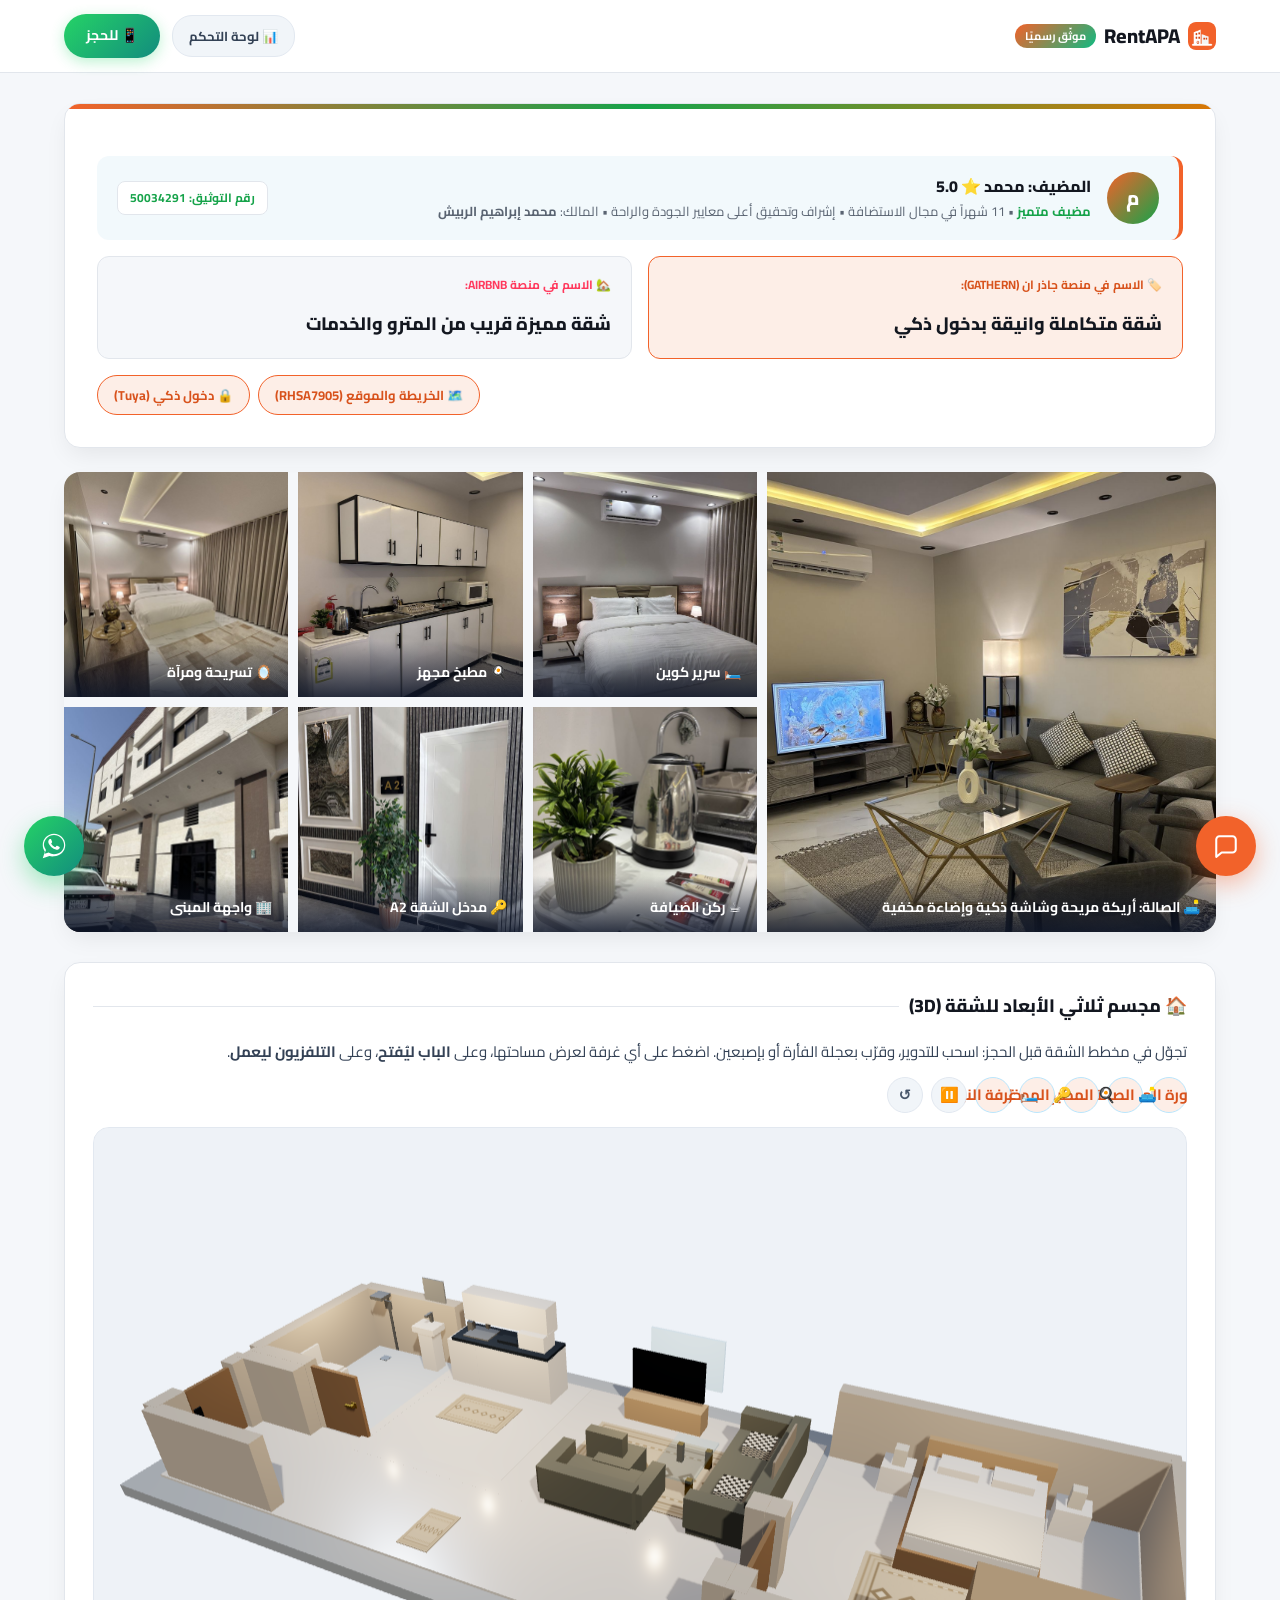
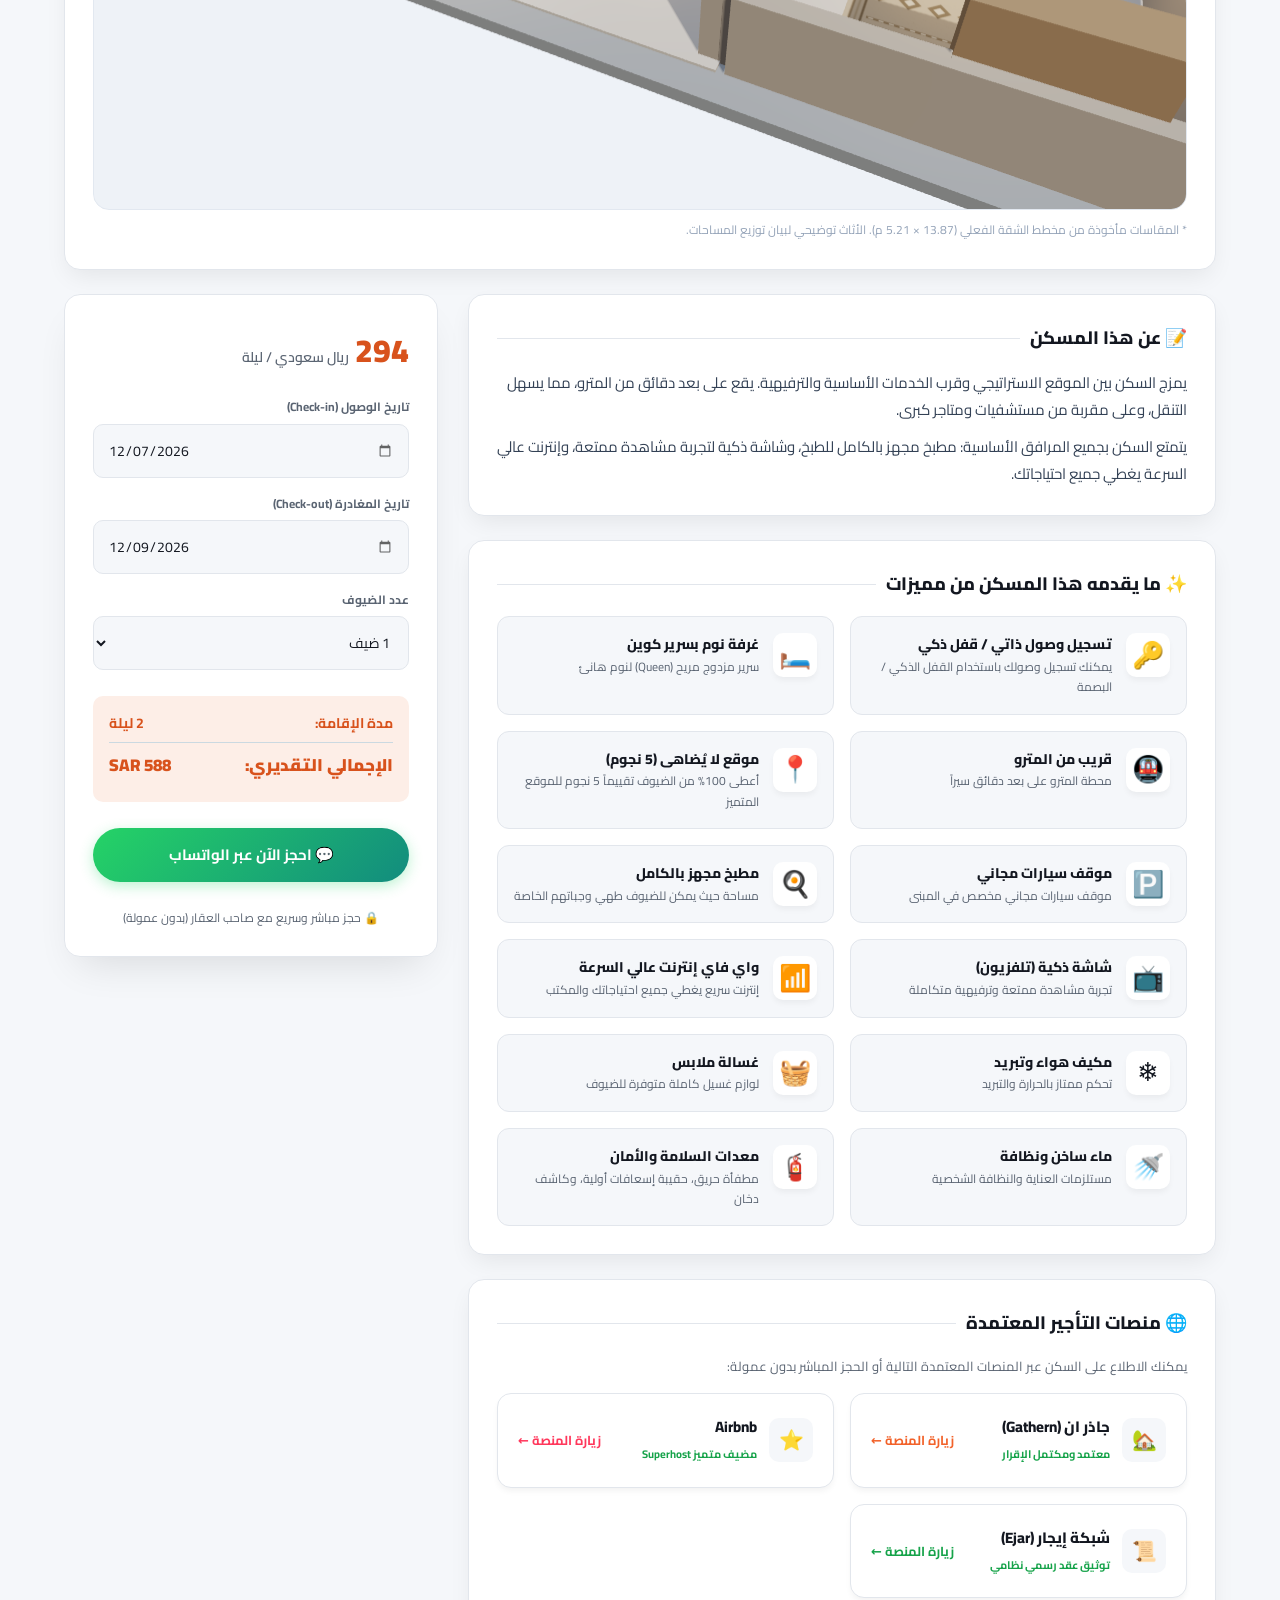
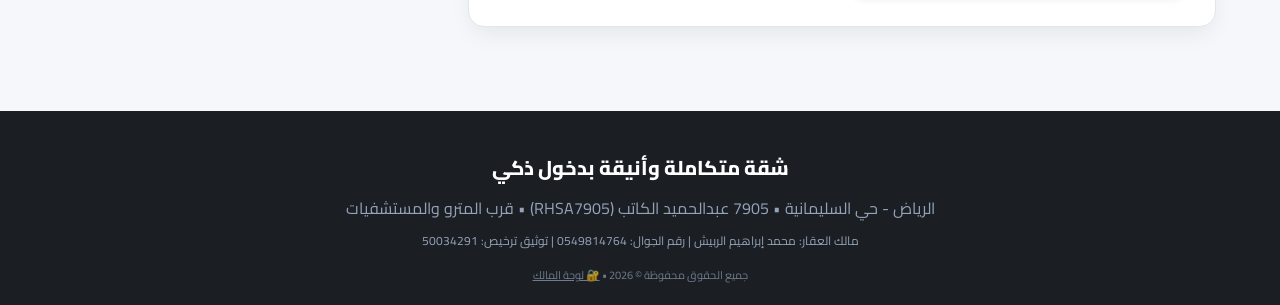
==== commit ccfb3bfc: "نقل شريط المضيف إلى أعلى الصفحة فوق بطاقات اسم المنصات شريط "المضيف: محمد" أصبح أول عنصر في رأس الصف" ====
--- a/index.html
+++ b/index.html
@@ -64,18 +64,6 @@
 
         <!-- Hero Header: Dual Platform Titles -->
         <header class="hero-header">
-            <!-- Dual Titles Cards -->
-            <div class="titles-wrapper">
-                <div class="title-card active">
-                    <span class="title-platform-badge">🏷️ الاسم في منصة جاذر ان (Gathern):</span>
-                    <h2>شقة متكاملة وانيقة بدخول ذكي</h2>
-                </div>
-                <div class="title-card">
-                    <span class="title-platform-badge" style="color: #ff385c;">🏡 الاسم في منصة Airbnb:</span>
-                    <h2>شقة مميزة قريب من المترو والخدمات</h2>
-                </div>
-            </div>
-
             <!-- Host Badge Strip -->
             <div class="host-strip">
                 <div class="host-avatar">م</div>
@@ -85,6 +73,18 @@
                 </div>
                 <div class="host-verify">
                     <span class="verify-badge">رقم التوثيق: 50034291</span>
+                </div>
+            </div>
+
+            <!-- Dual Titles Cards -->
+            <div class="titles-wrapper" style="margin-top: 16px;">
+                <div class="title-card active">
+                    <span class="title-platform-badge">🏷️ الاسم في منصة جاذر ان (Gathern):</span>
+                    <h2>شقة متكاملة وانيقة بدخول ذكي</h2>
+                </div>
+                <div class="title-card">
+                    <span class="title-platform-badge" style="color: #ff385c;">🏡 الاسم في منصة Airbnb:</span>
+                    <h2>شقة مميزة قريب من المترو والخدمات</h2>
                 </div>
             </div>
 
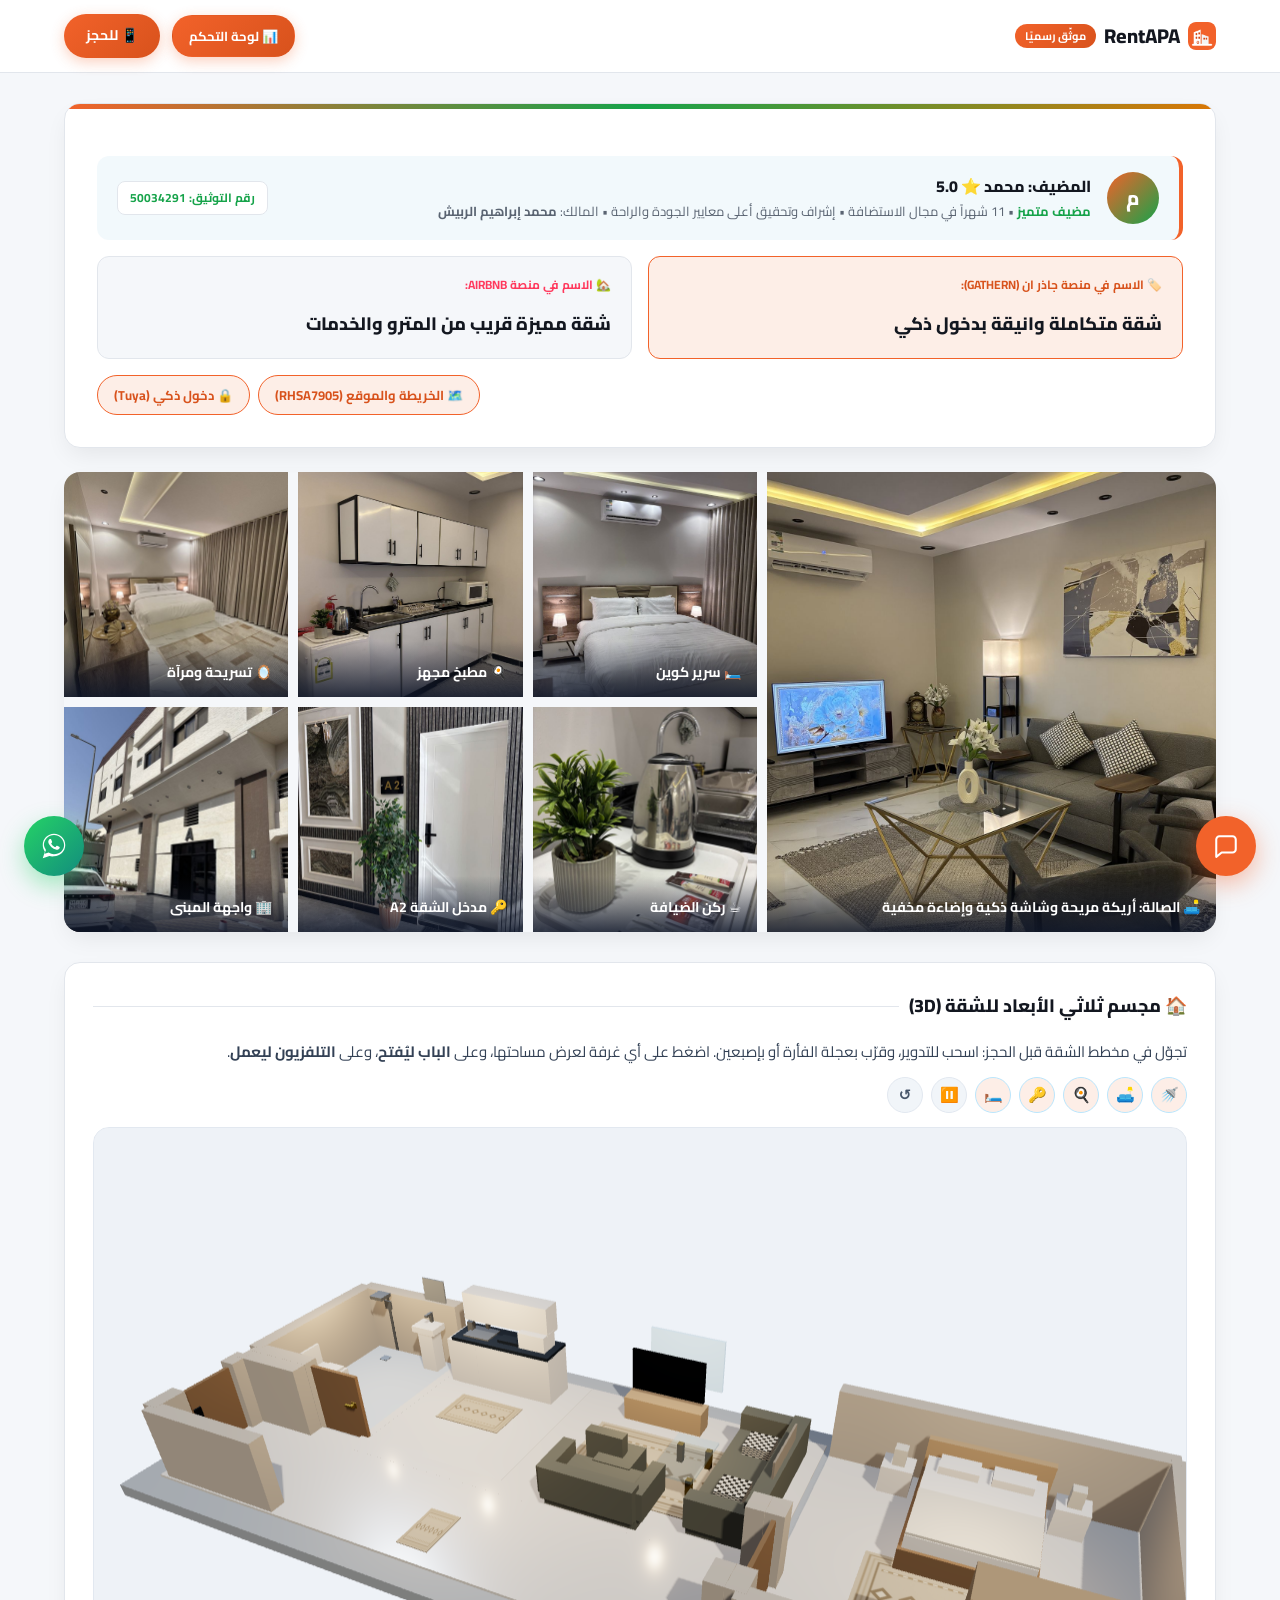
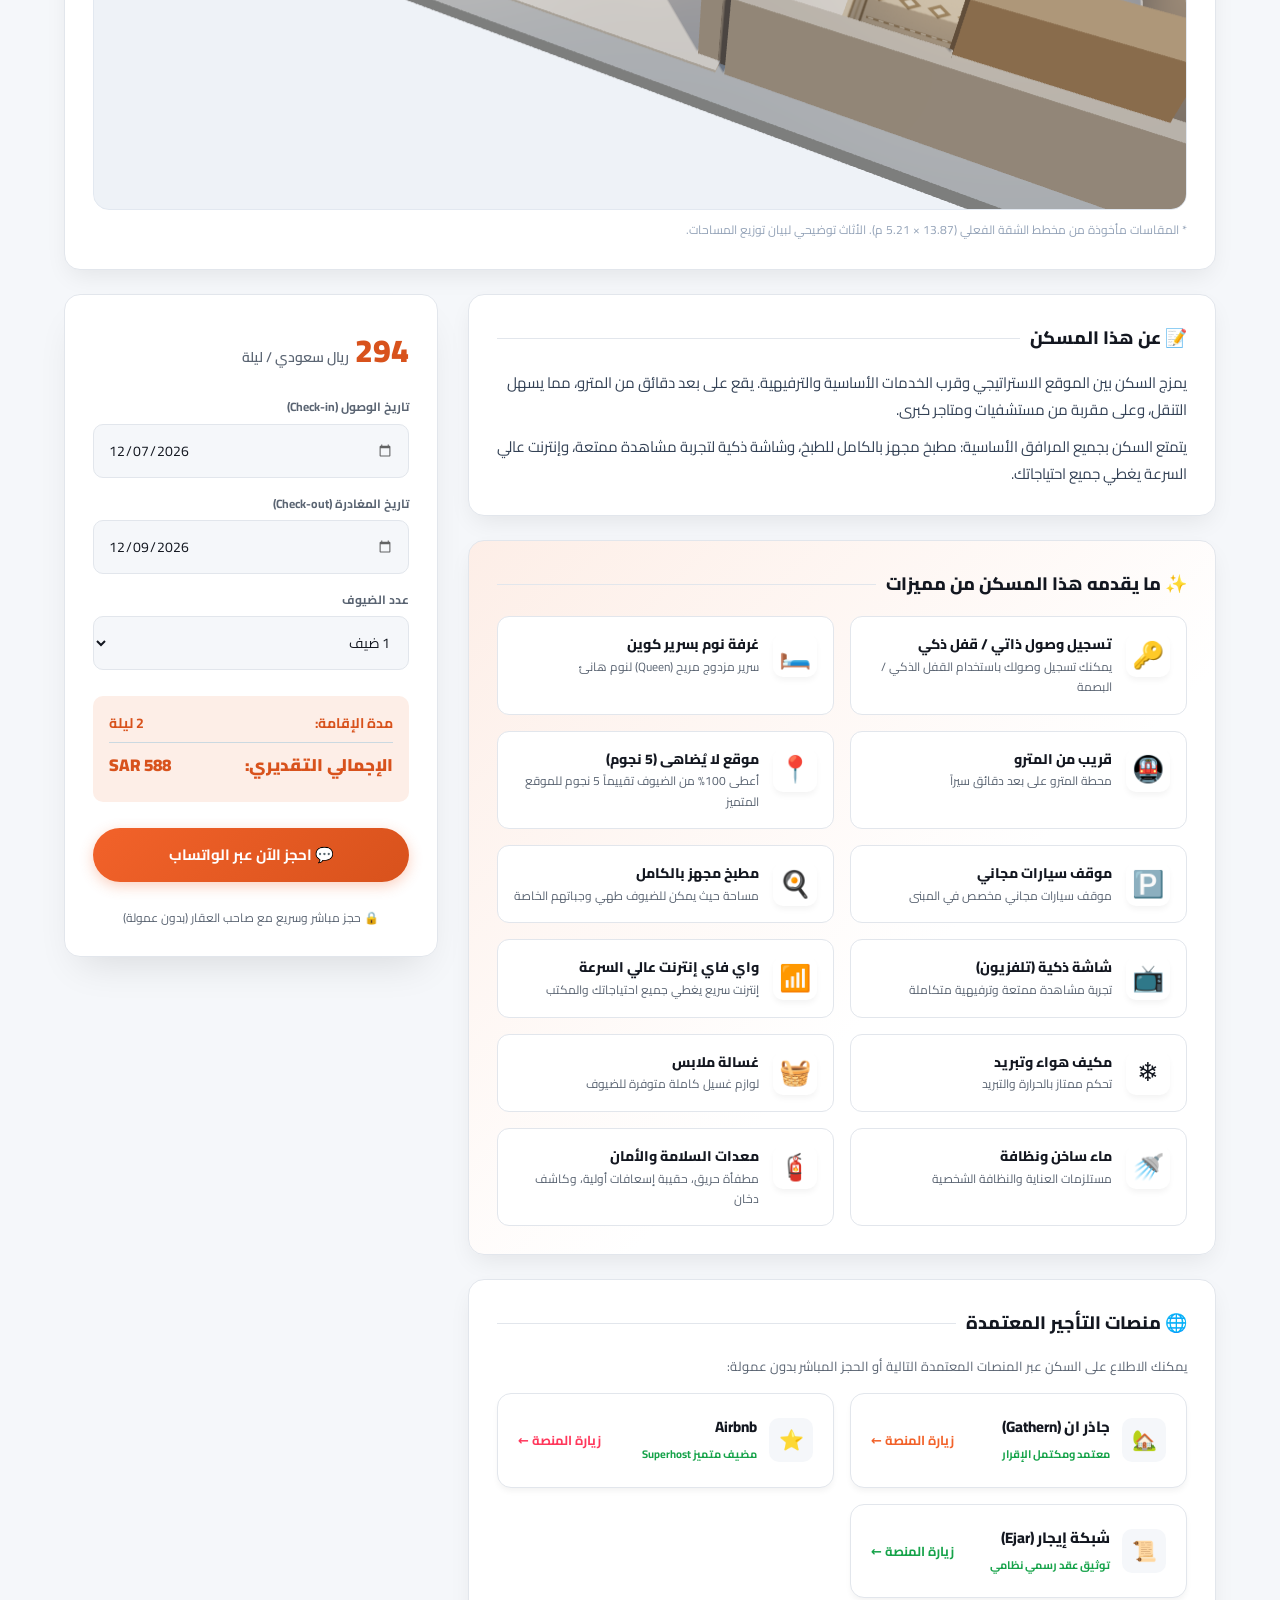
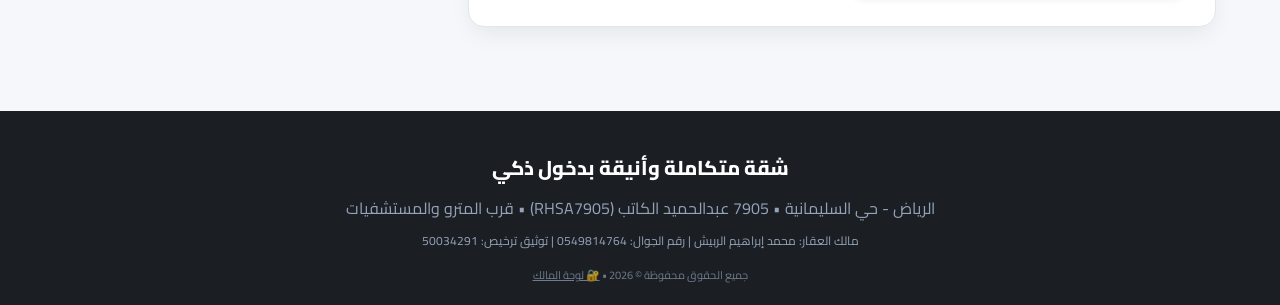
==== commit 045f74e0: "تحديث ألوان الموقع للتدرج البرتقالي وربط لوحتي التحكم والتحصيل ببوابة دخول موحدة بالبصمة - تدرج برتق" ====
--- a/index.html
+++ b/index.html
@@ -187,7 +187,7 @@
                 </div>
 
                 <!-- Amenities Full Grid (Airbnb Features) -->
-                <div class="card-section">
+                <div class="card-section amenities-section">
                     <h3 class="card-title">✨ ما يقدمه هذا المسكن من مميزات</h3>
                     <div class="amenities-grid">
                         <div class="amenity-card">
--- a/assets/css/style.css
+++ b/assets/css/style.css
@@ -79,7 +79,7 @@
 }
 
 .brand-badge {
-    background: linear-gradient(135deg, var(--primary), #10b981);
+    background: linear-gradient(135deg, var(--primary), var(--primary-dark));
     color: #ffffff;
     font-size: 11px;
     padding: 3px 10px;
@@ -116,14 +116,14 @@
 }
 
 .btn-whatsapp {
-    background: linear-gradient(135deg, #25D366, #128C7E);
+    background: linear-gradient(135deg, var(--primary), var(--primary-dark));
     color: #ffffff;
     padding: 10px 22px;
     border-radius: 30px;
     font-weight: 700;
     font-size: 14px;
     text-decoration: none;
-    box-shadow: 0 4px 14px rgba(37, 211, 102, 0.3);
+    box-shadow: 0 4px 14px rgba(242, 98, 42, 0.3);
     transition: var(--transition);
     display: inline-flex;
     align-items: center;
@@ -132,7 +132,7 @@
 
 .btn-whatsapp:hover {
     transform: translateY(-2px);
-    box-shadow: 0 6px 20px rgba(37, 211, 102, 0.45);
+    box-shadow: 0 6px 20px rgba(242, 98, 42, 0.45);
 }
 
 /* Layout Containers */
@@ -473,6 +473,14 @@
     box-shadow: var(--shadow-md);
     border: 1px solid var(--border);
     margin-bottom: 24px;
+}
+
+.amenities-section {
+    background: linear-gradient(135deg, var(--primary-light), #ffffff 60%);
+}
+
+.amenities-section .amenity-card {
+    background: #ffffff;
 }
 
 .card-title {
@@ -1494,6 +1502,7 @@
     transition: all .18s ease;
     flex-shrink: 0;
     white-space: nowrap;
+    overflow: hidden;   /* صمام أمان: لا يتسرّب أي نص خارج حدود الدائرة */
 }
 
 .apt3d-chip-label { display: none; }
@@ -1590,15 +1599,16 @@
     border-radius: 20px;
     font-size: 13px;
     font-weight: 700;
-    color: #334155;
-    background: #f1f5f9;
-    border: 1px solid #e2e8f0;
+    color: #ffffff;
+    background: linear-gradient(135deg, var(--primary), var(--primary-dark));
+    border: 1px solid transparent;
     text-decoration: none;
     transition: all .2s ease;
     white-space: nowrap;
-}
-
-.btn-owner:hover { background: #e2e8f0; color: #0f172a; }
+    box-shadow: 0 4px 14px rgba(242, 98, 42, 0.3);
+}
+
+.btn-owner:hover { transform: translateY(-2px); box-shadow: 0 6px 20px rgba(242, 98, 42, 0.45); }
 
 @media (max-width: 560px) {
     .btn-owner { padding: 8px 12px; font-size: 12px; }
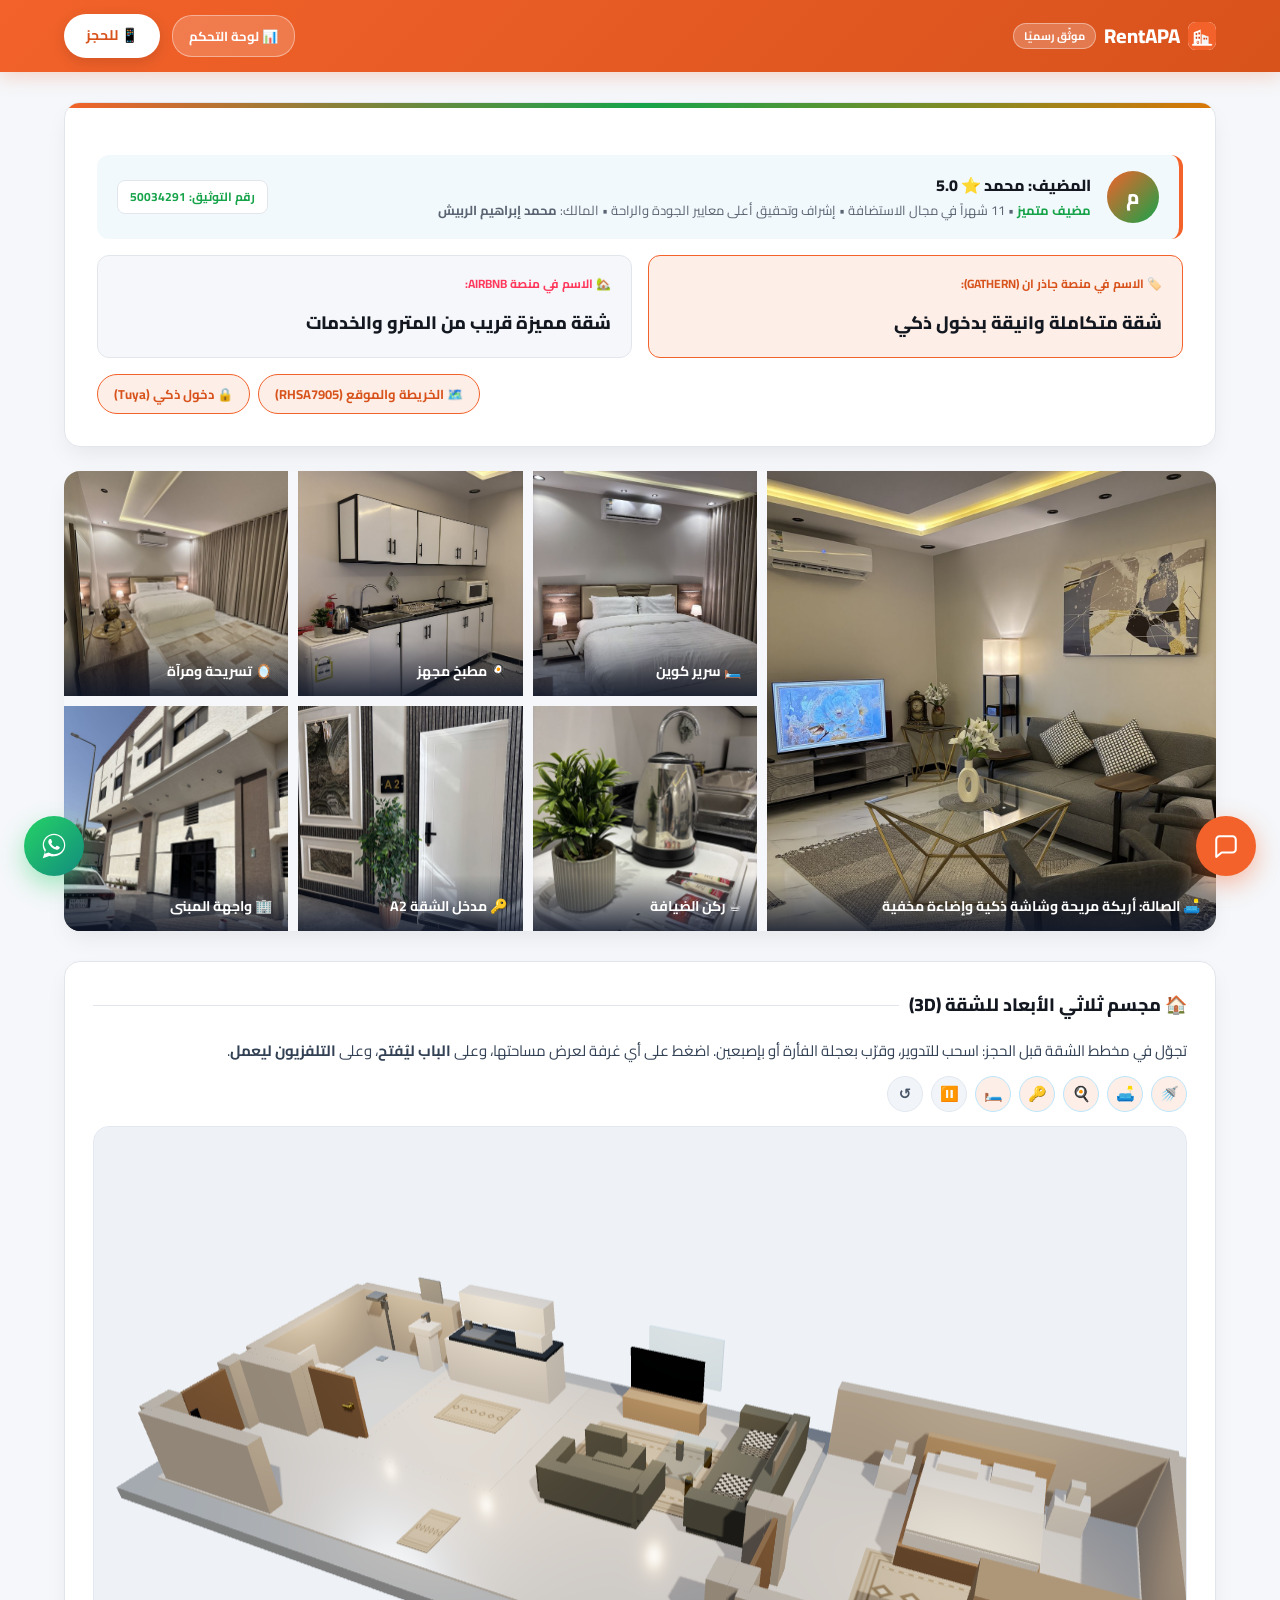
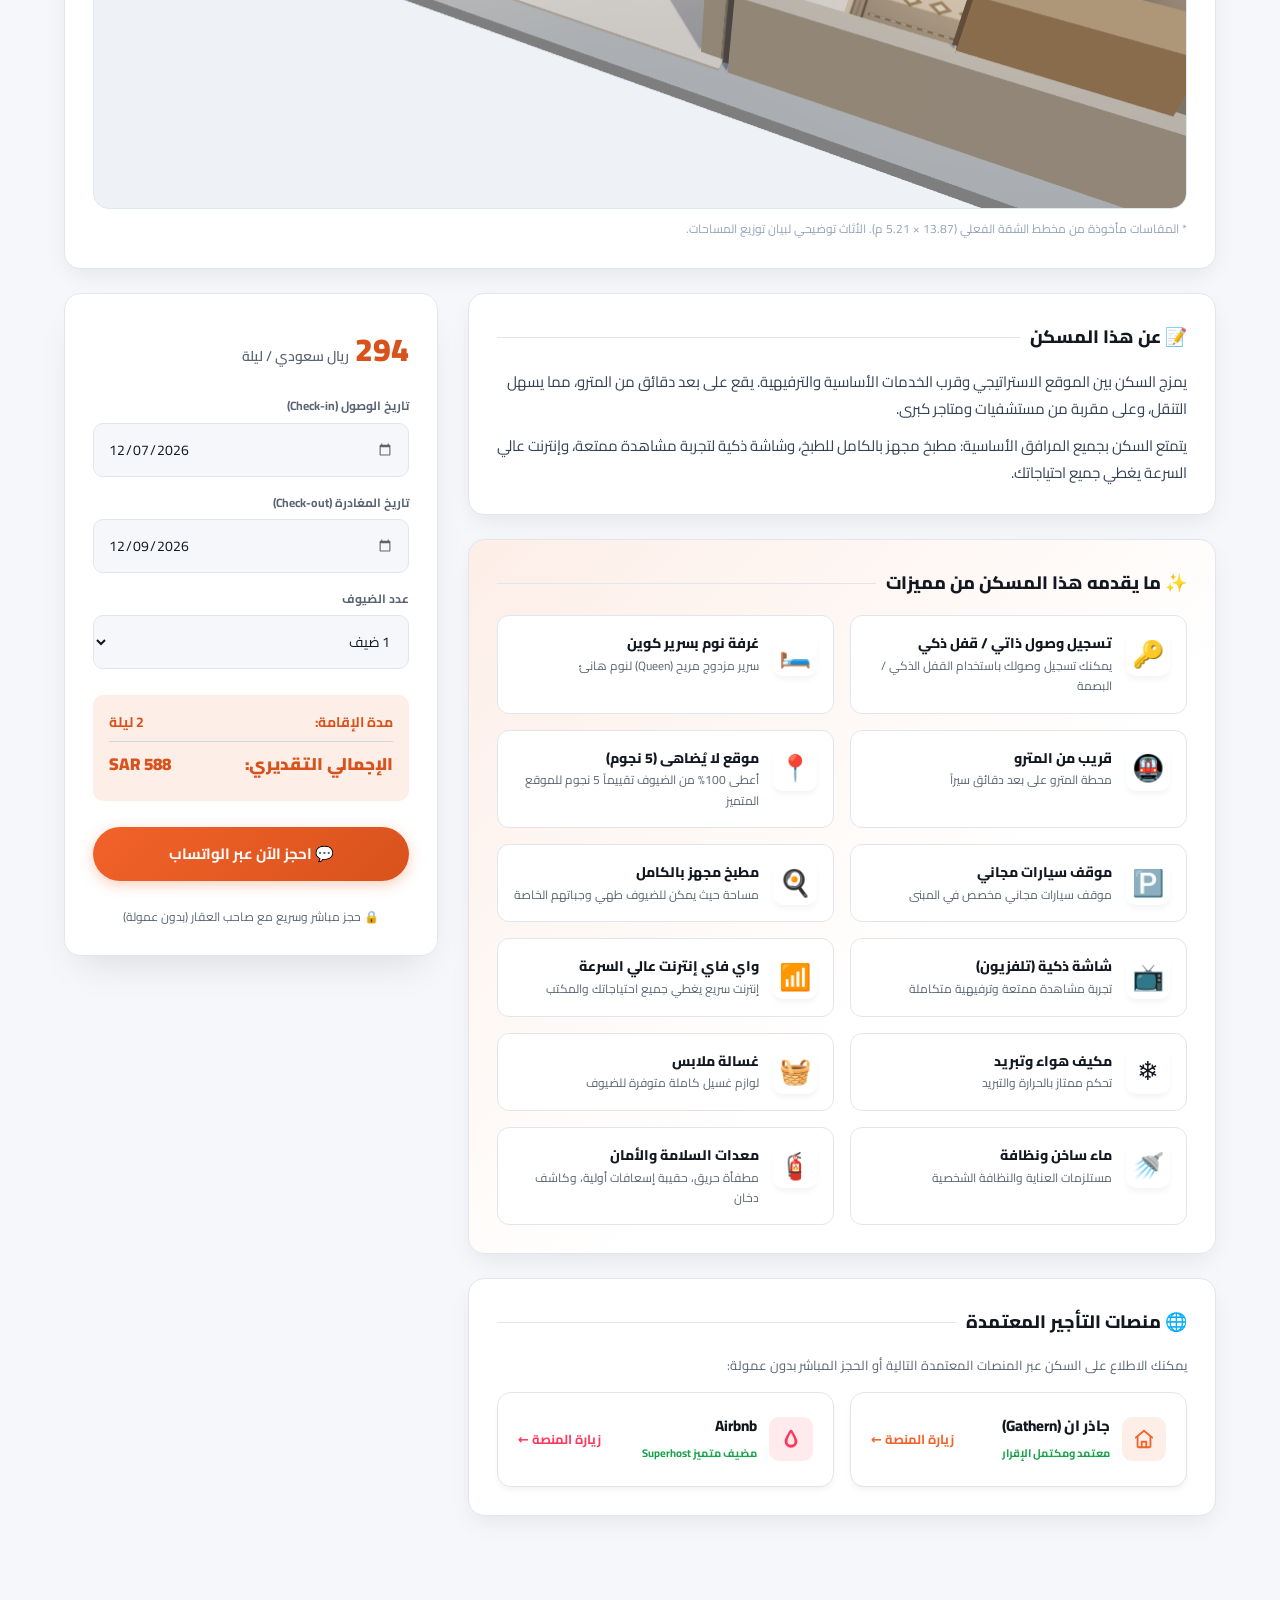
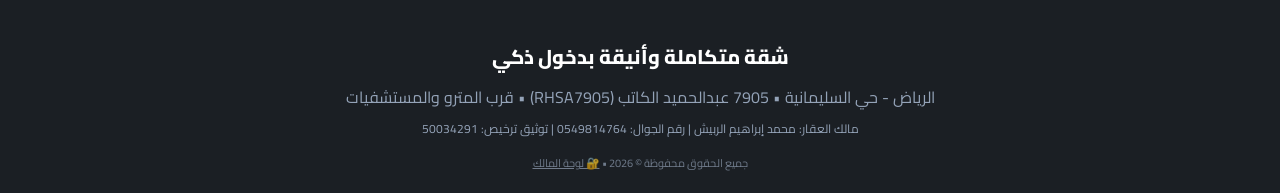
==== commit e599e26d: "تحويل الشريط العلوي للصفحة الرئيسية لتدرج برتقالي وإضافة شعارات المنصات - خلفية الشريط العلوي بتدرج " ====
--- a/index.html
+++ b/index.html
@@ -297,7 +297,9 @@
                     <div class="platforms-grid">
                         <div class="platform-card">
                             <div class="platform-meta">
-                                <div class="platform-icon-box">🏡</div>
+                                <div class="platform-icon-box platform-icon-gathern" aria-label="جاذر ان">
+                                    <svg viewBox="0 0 24 24" fill="none" stroke="currentColor" stroke-width="2" stroke-linecap="round" stroke-linejoin="round"><path d="M3 10.5 12 3l9 7.5"/><path d="M5 9.5V20a1 1 0 0 0 1 1h12a1 1 0 0 0 1-1V9.5"/><path d="M9.5 21v-6h5v6"/></svg>
+                                </div>
                                 <div class="platform-info">
                                     <h4>جاذر ان (Gathern)</h4>
                                     <span>معتمد ومكتمل الإقرار</span>
@@ -308,24 +310,15 @@
 
                         <div class="platform-card">
                             <div class="platform-meta">
-                                <div class="platform-icon-box" style="color: #ff385c;">⭐</div>
+                                <div class="platform-icon-box platform-icon-airbnb" aria-label="Airbnb">
+                                    <svg viewBox="0 0 24 24" fill="currentColor"><path d="M12 2c.7 0 1.3.35 1.68.95 1.9 3.1 5.32 8.9 5.32 11.55A7 7 0 0 1 5 14.5c0-2.65 3.42-8.45 5.32-11.55C10.7 2.35 11.3 2 12 2zm0 3.1c-1.63 2.72-3.9 6.9-3.9 9.4a3.9 3.9 0 0 0 7.8 0c0-2.5-2.27-6.68-3.9-9.4z"/></svg>
+                                </div>
                                 <div class="platform-info">
                                     <h4>Airbnb</h4>
                                     <span>مضيف متميز Superhost</span>
                                 </div>
                             </div>
                             <a href="https://ar.airbnb.com" target="_blank" style="font-size: 13px; color: #ff385c; font-weight: 700; text-decoration: none;">زيارة المنصة ←</a>
-                        </div>
-
-                        <div class="platform-card">
-                            <div class="platform-meta">
-                                <div class="platform-icon-box" style="color: var(--accent-emerald);">📜</div>
-                                <div class="platform-info">
-                                    <h4>شبكة إيجار (Ejar)</h4>
-                                    <span>توثيق عقد رسمي نظامي</span>
-                                </div>
-                            </div>
-                            <a href="https://ejar.sa" target="_blank" style="font-size: 13px; color: var(--accent-emerald); font-weight: 700; text-decoration: none;">زيارة المنصة ←</a>
                         </div>
                     </div>
                 </div>
--- a/assets/css/style.css
+++ b/assets/css/style.css
@@ -42,12 +42,11 @@
 
 /* Header & Navigation */
 .navbar {
-    background: rgba(255, 255, 255, 0.92);
-    backdrop-filter: blur(12px);
+    background: linear-gradient(135deg, var(--primary), var(--primary-dark));
     position: sticky;
     top: 0;
     z-index: 1000;
-    border-bottom: 1px solid var(--border);
+    box-shadow: 0 4px 18px rgba(242, 98, 42, 0.25);
     padding: calc(14px + env(safe-area-inset-top, 0px)) 0 14px;
 }
 
@@ -63,7 +62,7 @@
 .brand-logo {
     font-size: 20px;
     font-weight: 800;
-    color: var(--text-main);
+    color: #ffffff;
     display: flex;
     align-items: center;
     gap: 8px;
@@ -76,10 +75,12 @@
     border-radius: 8px;
     object-fit: cover;
     flex-shrink: 0;
+    background: #ffffff;
 }
 
 .brand-badge {
-    background: linear-gradient(135deg, var(--primary), var(--primary-dark));
+    background: rgba(255, 255, 255, 0.22);
+    border: 1px solid rgba(255, 255, 255, 0.4);
     color: #ffffff;
     font-size: 11px;
     padding: 3px 10px;
@@ -91,6 +92,27 @@
     display: flex;
     gap: 12px;
     align-items: center;
+}
+
+.navbar .btn-whatsapp {
+    background: #ffffff;
+    color: var(--primary-dark);
+    box-shadow: 0 4px 14px rgba(0, 0, 0, 0.12);
+}
+
+.navbar .btn-whatsapp:hover { box-shadow: 0 6px 20px rgba(0, 0, 0, 0.18); }
+
+.navbar .btn-owner {
+    background: rgba(255, 255, 255, 0.18);
+    border: 1px solid rgba(255, 255, 255, 0.4);
+    color: #ffffff;
+    box-shadow: none;
+}
+
+.navbar .btn-owner:hover {
+    background: rgba(255, 255, 255, 0.3);
+    box-shadow: none;
+    transform: translateY(-2px);
 }
 
 .btn-primary {
@@ -688,7 +710,13 @@
     align-items: center;
     justify-content: center;
     font-size: 20px;
-}
+    flex-shrink: 0;
+}
+
+.platform-icon-box svg { width: 22px; height: 22px; }
+
+.platform-icon-gathern { color: var(--primary); background: var(--primary-light); }
+.platform-icon-airbnb { color: #ff385c; background: rgba(255, 56, 92, 0.1); }
 
 .platform-info h4 {
     font-size: 15px;
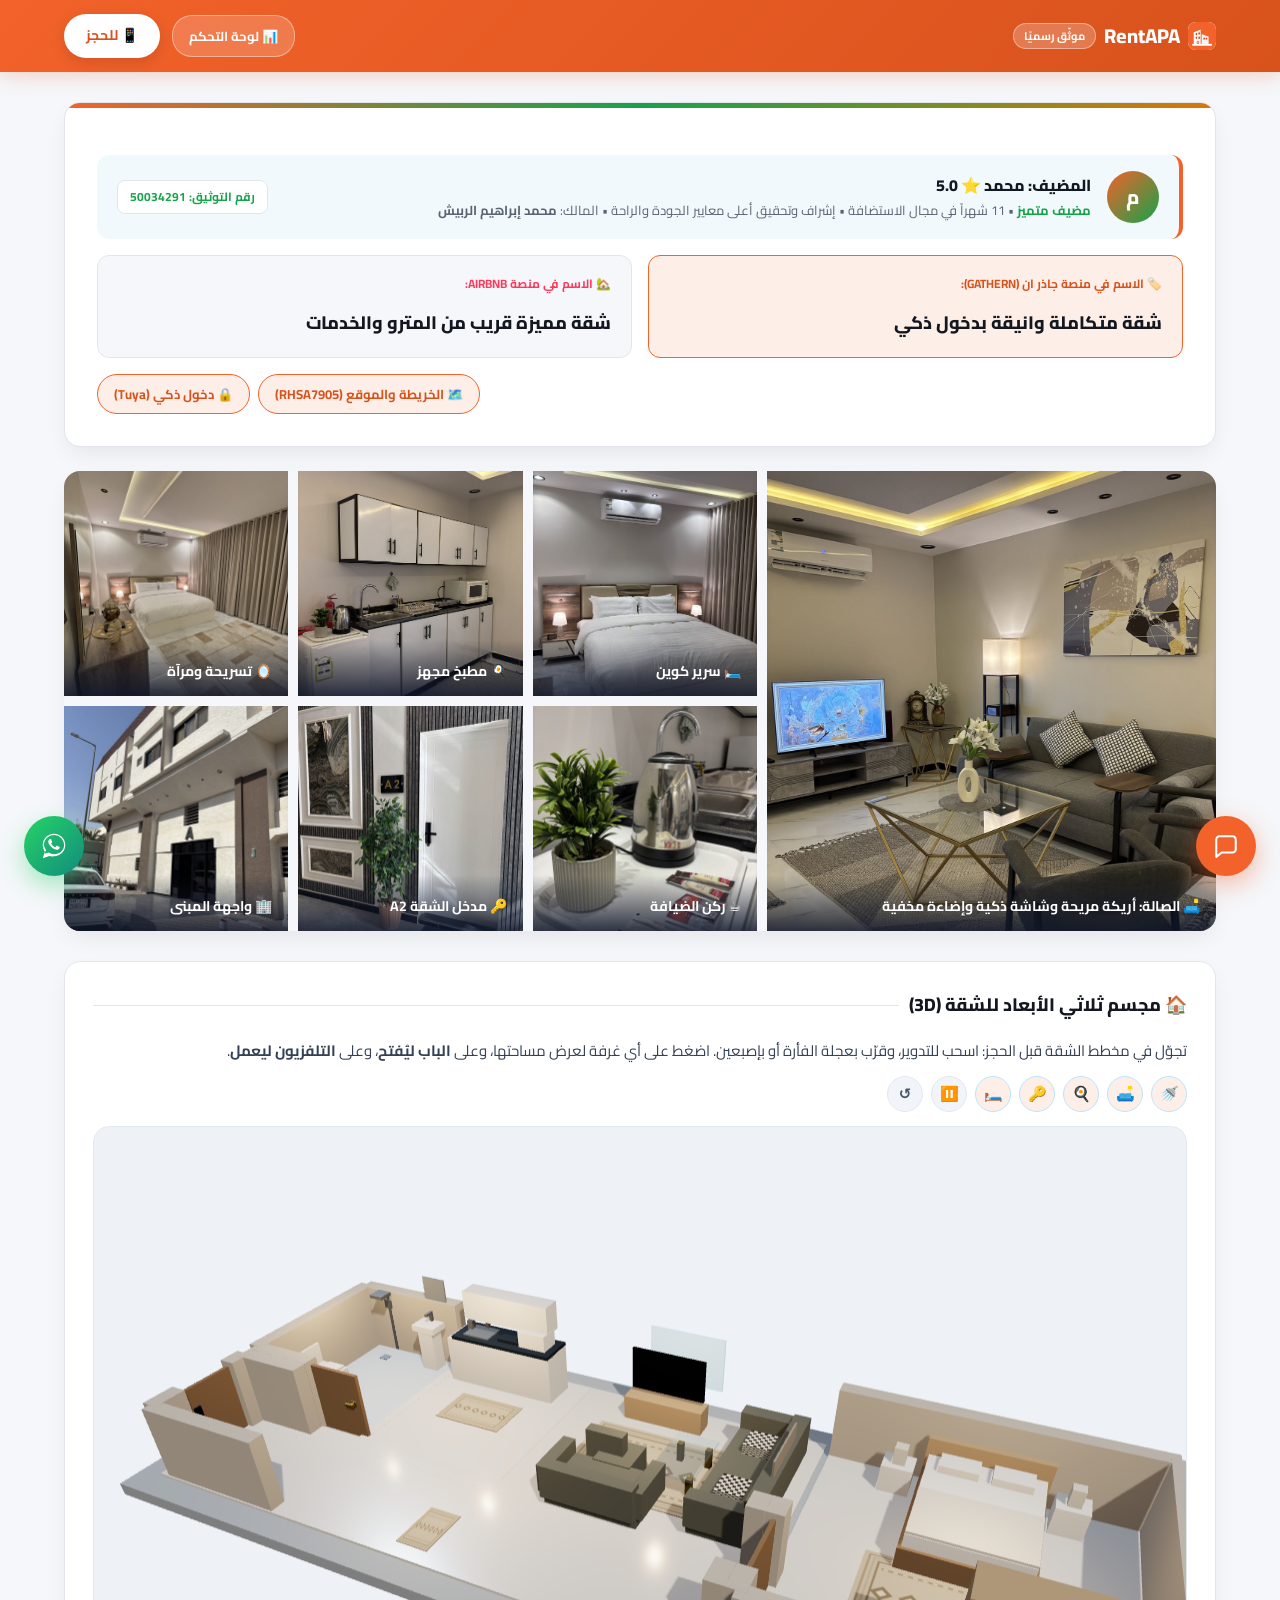
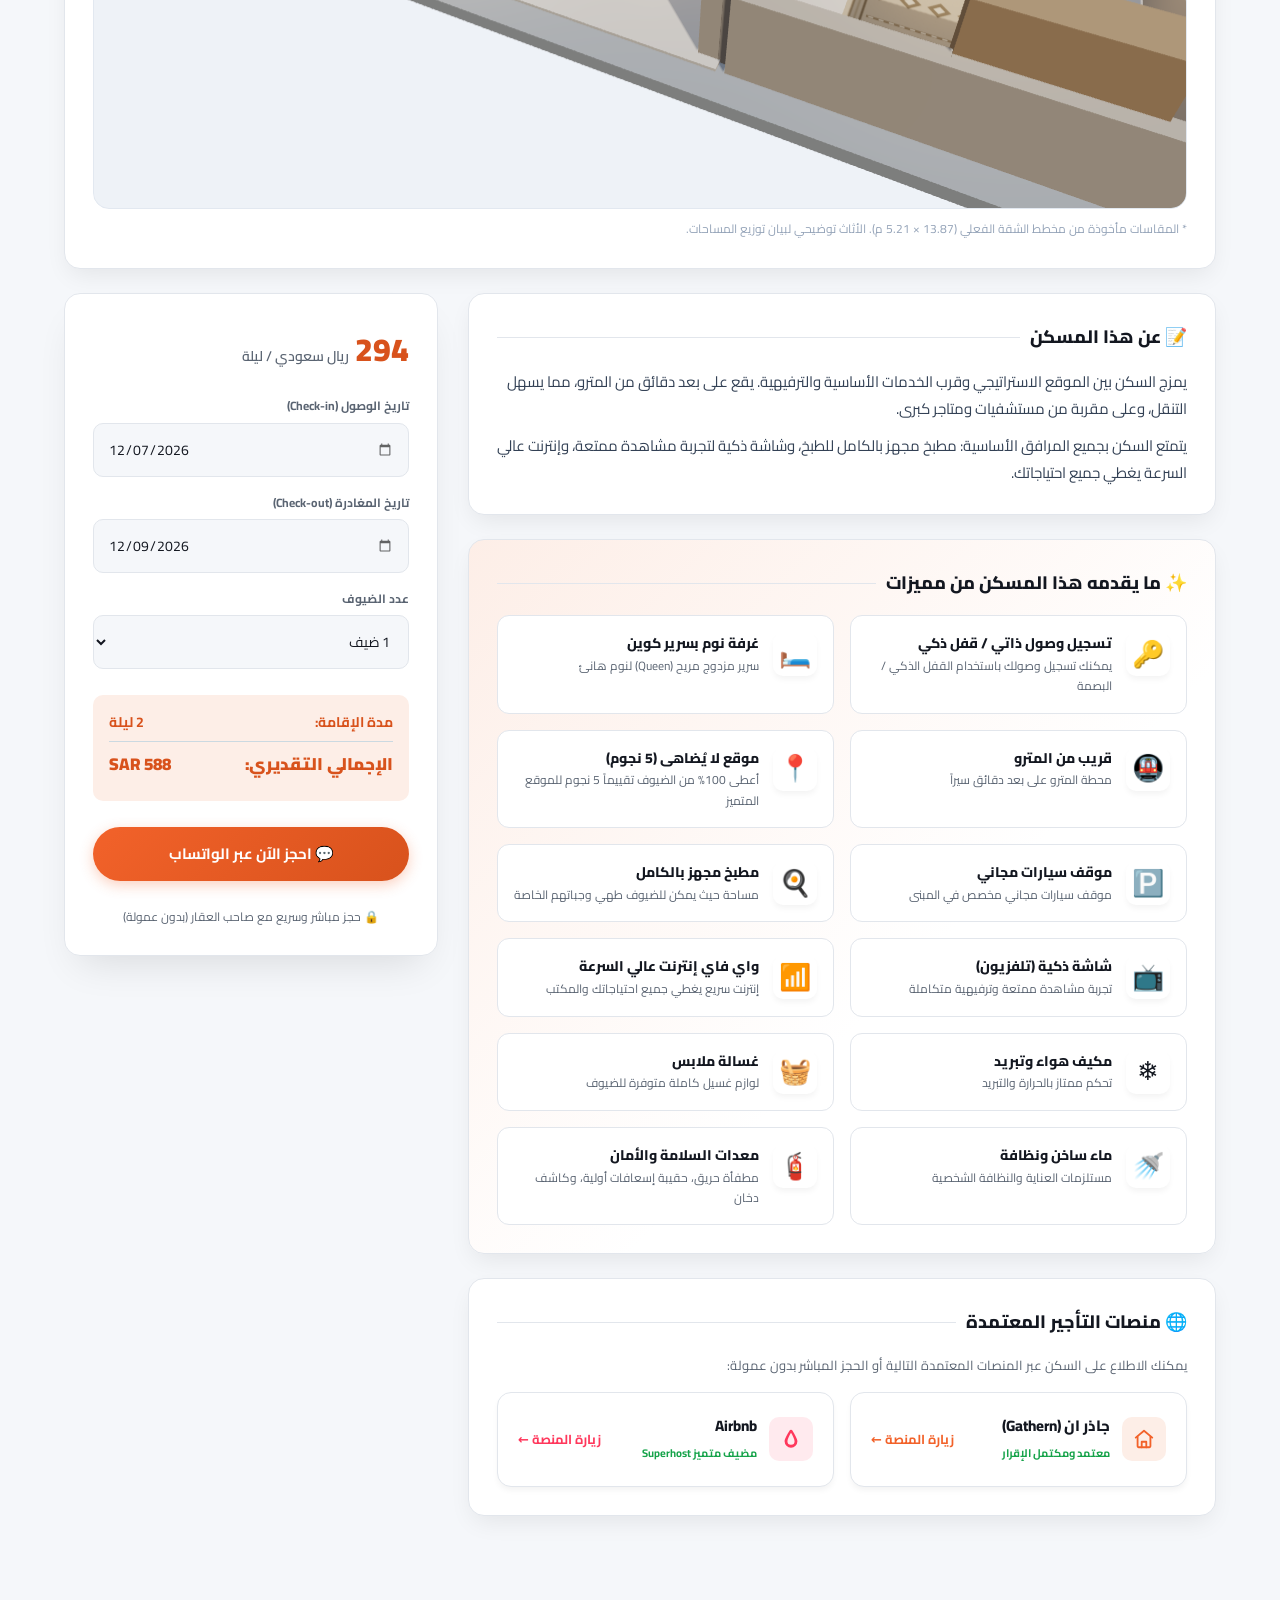
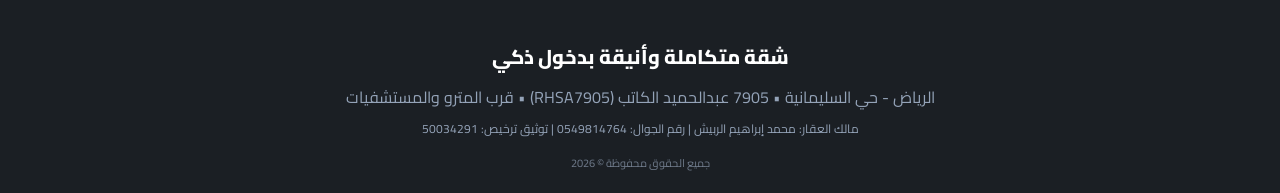
==== commit 64941367: "إخفاء رابط لوحة المالك من تذييل الصفحة الرئيسية Co-Authored-By: Claude Sonnet 5 <noreply@anthropic.c" ====
--- a/index.html
+++ b/index.html
@@ -384,8 +384,7 @@
             <p>الرياض - حي السليمانية • 7905 عبدالحميد الكاتب (RHSA7905) • قرب المترو والمستشفيات</p>
             <p style="margin-top: 8px; font-size: 12px;">مالك العقار: محمد إبراهيم الربيش | رقم الجوال: 0549814764 | توثيق ترخيص: 50034291</p>
             <p style="margin-top: 15px; font-size: 11px; opacity: 0.7;">
-                جميع الحقوق محفوظة © 2026 •
-                <a href="collection.html" rel="nofollow" style="color: inherit; text-decoration: underline;">🔐 لوحة المالك</a>
+                جميع الحقوق محفوظة © 2026
             </p>
         </div>
     </footer>
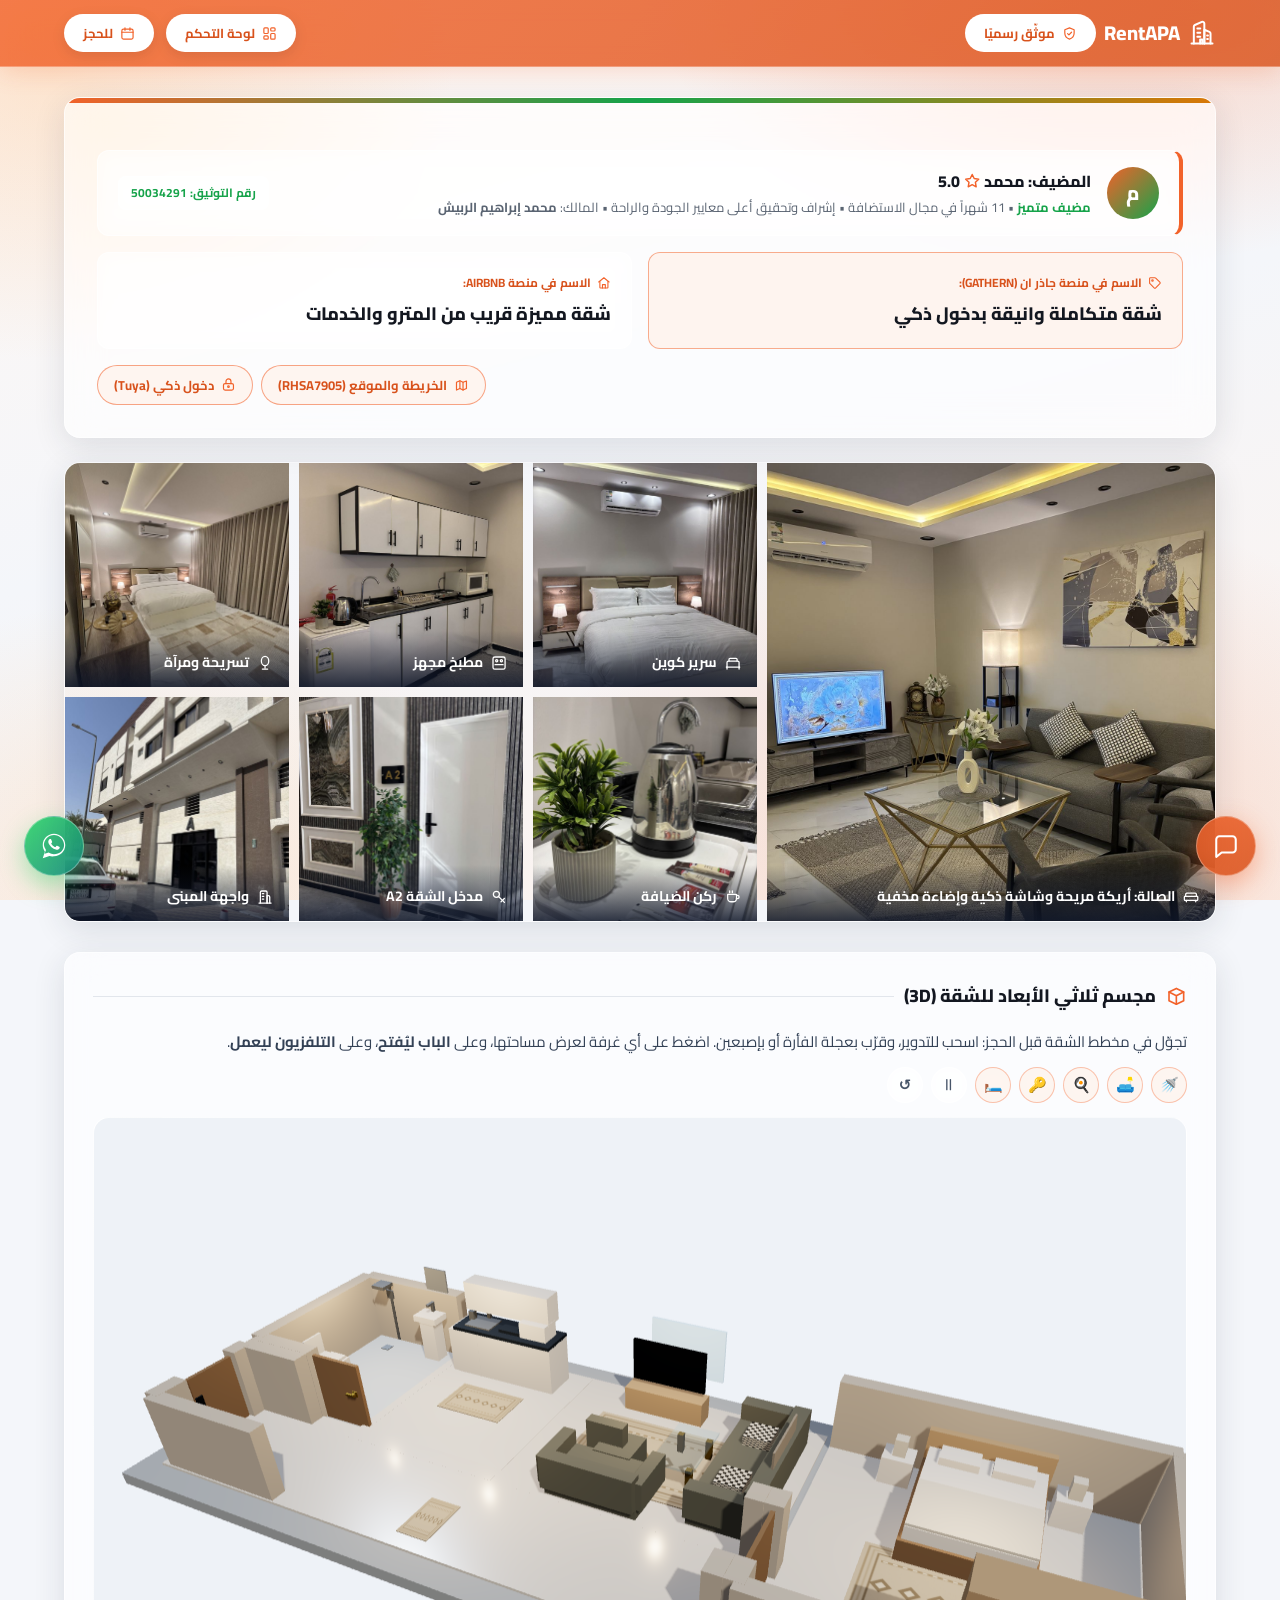
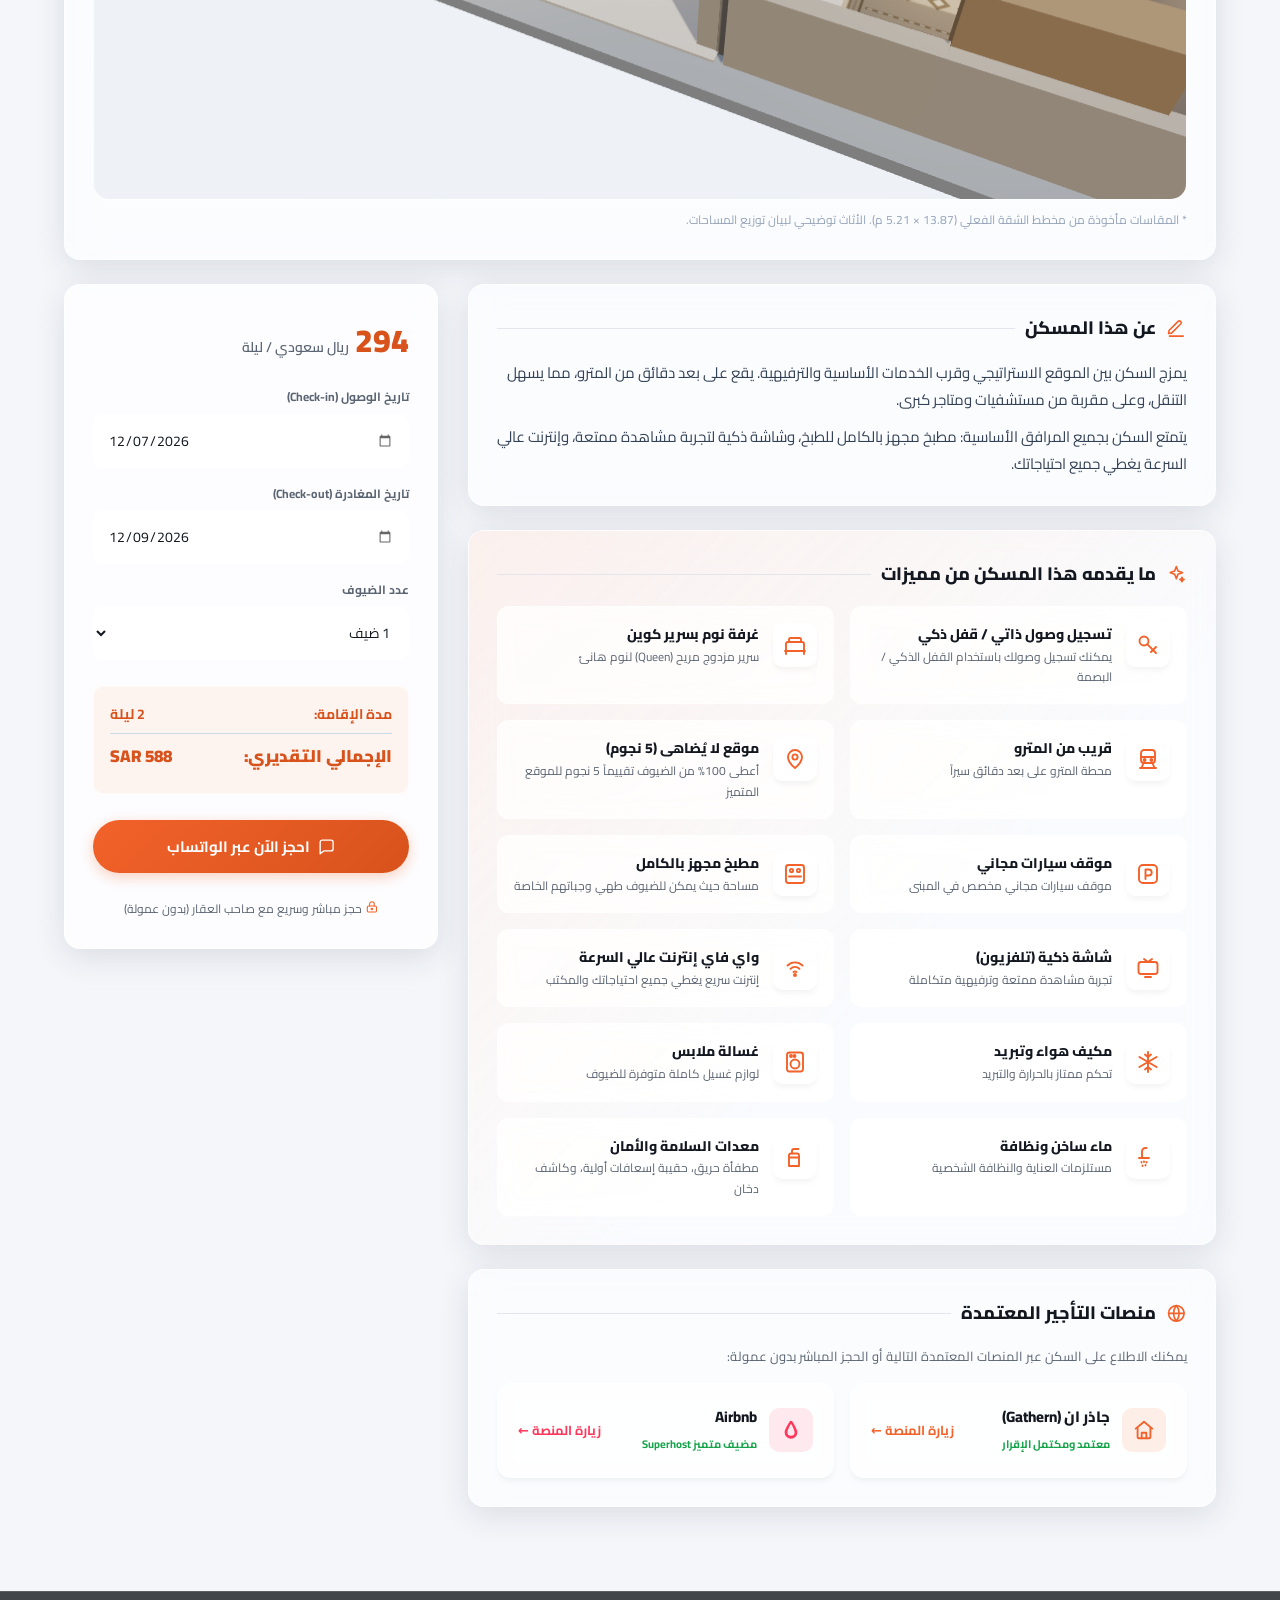
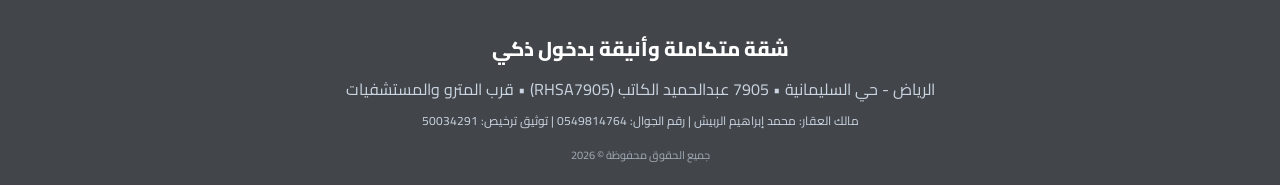
==== commit 5fad728b: "توحيد شارات الشريط العلوي واستبدال الإيموجي بأيقونات SVG برتقالية - شعار RentAPA أصبح أيقونة مبنى SV" ====
--- a/index.html
+++ b/index.html
@@ -44,16 +44,28 @@
     <nav class="navbar">
         <div class="nav-container">
             <a href="#" class="brand-logo">
-                <img src="assets/apple-touch-icon.png" alt="RentAPA" class="brand-logo-icon">
+                <svg class="brand-logo-icon" viewBox="0 0 24 24" fill="none" stroke="currentColor" stroke-width="1.7" stroke-linecap="round" stroke-linejoin="round" aria-label="RentAPA">
+                    <path d="M3 21h18"/>
+                    <path d="M5 21V6.5a1.5 1.5 0 0 1 .9-1.37l6-2.6a1.5 1.5 0 0 1 2.1 1.38V21"/>
+                    <path d="M14 21V9.2l4.4 1.9a1.5 1.5 0 0 1 .9 1.38V21"/>
+                    <path d="M8 8.2h2.5M8 11.7h2.5M8 15.2h2.5"/>
+                    <path d="M16.4 14.2h.7M16.4 17.2h.7"/>
+                    <path d="M10.4 21v-3.4h1.9V21"/>
+                </svg>
                 RentAPA
-                <span class="brand-badge">موثّق رسميًا</span>
+                <span class="brand-badge">
+                    <svg class="ico" viewBox="0 0 24 24"><path d="M12 3l7.5 3v5.2c0 4.3-3 8.3-7.5 9.8-4.5-1.5-7.5-5.5-7.5-9.8V6z"/><path d="M9 12.2l2.1 2.1L15.3 10"/></svg>
+                    موثّق رسميًا
+                </span>
             </a>
             <div class="nav-actions">
                 <a href="admin.html" class="btn-owner" title="لوحة تحكم المالك">
-                    📊 لوحة التحكم
+                    <svg class="ico" viewBox="0 0 24 24"><rect x="3" y="3" width="7" height="9" rx="1.5"/><rect x="14" y="3" width="7" height="5" rx="1.5"/><rect x="14" y="12" width="7" height="9" rx="1.5"/><rect x="3" y="16" width="7" height="5" rx="1.5"/></svg>
+                    لوحة التحكم
                 </a>
                 <a href="https://wa.me/966549814764" target="_blank" class="btn-whatsapp">
-                    📱 للحجز
+                    <svg class="ico" viewBox="0 0 24 24"><rect x="3" y="5" width="18" height="16" rx="2.5"/><path d="M3 10h18M8 3v4M16 3v4"/></svg>
+                    للحجز
                 </a>
             </div>
         </div>
@@ -68,7 +80,7 @@
             <div class="host-strip">
                 <div class="host-avatar">م</div>
                 <div class="host-details">
-                    <h3>المضيف: محمد ⭐ 5.0</h3>
+                    <h3>المضيف: محمد <svg class="ico" viewBox="0 0 24 24"><path d="m12 3.2 2.6 5.3 5.9.9-4.3 4.1 1 5.8-5.2-2.7-5.2 2.7 1-5.8L3.5 9.4l5.9-.9z"/></svg> 5.0</h3>
                     <p><b style="color: var(--accent-emerald);">مضيف متميز</b> • 11 شهراً في مجال الاستضافة • إشراف وتحقيق أعلى معايير الجودة والراحة • المالك: <b>محمد إبراهيم الربيش</b></p>
                 </div>
                 <div class="host-verify">
@@ -79,11 +91,17 @@
             <!-- Dual Titles Cards -->
             <div class="titles-wrapper" style="margin-top: 16px;">
                 <div class="title-card active">
-                    <span class="title-platform-badge">🏷️ الاسم في منصة جاذر ان (Gathern):</span>
+                    <span class="title-platform-badge">
+                        <svg class="ico" viewBox="0 0 24 24"><path d="M20.6 13.4 13.4 20.6a2 2 0 0 1-2.8 0l-7.2-7.2a2 2 0 0 1-.6-1.4V4.4A1.4 1.4 0 0 1 4.4 3h7.6a2 2 0 0 1 1.4.6l7.2 7.2a2 2 0 0 1 0 2.6z"/><circle cx="7.8" cy="7.8" r="1.3"/></svg>
+                        الاسم في منصة جاذر ان (Gathern):
+                    </span>
                     <h2>شقة متكاملة وانيقة بدخول ذكي</h2>
                 </div>
                 <div class="title-card">
-                    <span class="title-platform-badge" style="color: #ff385c;">🏡 الاسم في منصة Airbnb:</span>
+                    <span class="title-platform-badge">
+                        <svg class="ico" viewBox="0 0 24 24"><path d="M3 10.5 12 3l9 7.5"/><path d="M5 9.5V20a1 1 0 0 0 1 1h12a1 1 0 0 0 1-1V9.5"/><path d="M9.5 21v-6h5v6"/></svg>
+                        الاسم في منصة Airbnb:
+                    </span>
                     <h2>شقة مميزة قريب من المترو والخدمات</h2>
                 </div>
             </div>
@@ -91,10 +109,12 @@
             <div style="display: flex; justify-content: flex-end; align-items: center; flex-wrap: wrap; gap: 10px; margin-top: 16px;">
                 <div class="hero-badges">
                     <a href="https://maps.google.com/?q=RHSA7905+7905+Abdul+Hamid+Al+Katib+Sulaimaniyah+Riyadh" target="_blank" class="hero-badge">
-                        🗺️ الخريطة والموقع (RHSA7905)
+                        <svg class="ico" viewBox="0 0 24 24"><path d="M20 6.5v12l-5.5 2.5-5-2.5L4 21V8.5L9.5 6l5 2.5z"/><path d="M9.5 6v12.5M14.5 8.5V21"/></svg>
+                        الخريطة والموقع (RHSA7905)
                     </a>
                     <div class="hero-badge">
-                        🔒 دخول ذكي (Tuya)
+                        <svg class="ico" viewBox="0 0 24 24"><rect x="4" y="10.5" width="16" height="10.5" rx="2.5"/><path d="M8 10.5V7a4 4 0 0 1 8 0v3.5"/><circle cx="12" cy="15.6" r="1.3"/></svg>
+                        دخول ذكي (Tuya)
                     </div>
                 </div>
             </div>
@@ -104,54 +124,54 @@
         <section class="gallery-grid">
             <figure class="gallery-item main">
                 <img class="gallery-img" src="assets/images/living.jpg" alt="صالة الشقة مع الأريكة والشاشة الذكية" loading="eager" width="1200" height="1600">
-                <figcaption class="gallery-caption">🛋️ الصالة: أريكة مريحة وشاشة ذكية وإضاءة مخفية</figcaption>
+                <figcaption class="gallery-caption"><svg class="ico ico-inherit" viewBox="0 0 24 24"><path d="M4 11V8a2 2 0 0 1 2-2h12a2 2 0 0 1 2 2v3"/><path d="M3 11h18a1 1 0 0 1 1 1v4a1 1 0 0 1-1 1H3a1 1 0 0 1-1-1v-4a1 1 0 0 1 1-1z"/><path d="M5 17v2M19 17v2"/></svg> الصالة: أريكة مريحة وشاشة ذكية وإضاءة مخفية</figcaption>
             </figure>
 
             <figure class="gallery-item">
                 <img class="gallery-img" src="assets/images/bedroom.jpg" alt="غرفة النوم بسرير كوين" loading="lazy" width="1050" height="1400">
-                <figcaption class="gallery-caption">🛏️ سرير كوين</figcaption>
+                <figcaption class="gallery-caption"><svg class="ico ico-inherit" viewBox="0 0 24 24"><path d="M3 18v-7a2 2 0 0 1 2-2h14a2 2 0 0 1 2 2v7"/><path d="M2 18h20M6 9V6.5A1.5 1.5 0 0 1 7.5 5h9A1.5 1.5 0 0 1 18 6.5V9"/><path d="M3 21v-3M21 21v-3"/></svg> سرير كوين</figcaption>
             </figure>
 
             <figure class="gallery-item">
                 <img class="gallery-img" src="assets/images/kitchen.jpg" alt="المطبخ المجهز بالكامل" loading="lazy" width="1050" height="1400">
-                <figcaption class="gallery-caption">🍳 مطبخ مجهز</figcaption>
+                <figcaption class="gallery-caption"><svg class="ico ico-inherit" viewBox="0 0 24 24"><rect x="3" y="3" width="18" height="18" rx="2.5"/><circle cx="8.5" cy="8.5" r="1.6"/><circle cx="15.5" cy="8.5" r="1.6"/><path d="M6 14.5h12"/></svg> مطبخ مجهز</figcaption>
             </figure>
 
             <figure class="gallery-item">
                 <img class="gallery-img" src="assets/images/bedroom-2.jpg" alt="غرفة النوم من زاوية أخرى مع التسريحة والمرآة" loading="lazy" width="900" height="1200">
-                <figcaption class="gallery-caption">🪞 تسريحة ومرآة</figcaption>
+                <figcaption class="gallery-caption"><svg class="ico ico-inherit" viewBox="0 0 24 24"><ellipse cx="12" cy="9" rx="5.5" ry="7"/><path d="M12 16v3M8 21h8"/></svg> تسريحة ومرآة</figcaption>
             </figure>
 
             <figure class="gallery-item">
                 <img class="gallery-img" src="assets/images/coffee.jpg" alt="ركن القهوة والشاي والثلاجة" loading="lazy" width="900" height="1200">
-                <figcaption class="gallery-caption">☕ ركن الضيافة</figcaption>
+                <figcaption class="gallery-caption"><svg class="ico ico-inherit" viewBox="0 0 24 24"><path d="M4 8h13v6a5 5 0 0 1-5 5H9a5 5 0 0 1-5-5z"/><path d="M17 9.5h1.5a2.5 2.5 0 0 1 0 5H17"/><path d="M7 3v2.5M11 3v2.5"/></svg> ركن الضيافة</figcaption>
             </figure>
 
             <figure class="gallery-item">
                 <img class="gallery-img" src="assets/images/entrance.jpg" alt="مدخل الشقة A2 بقفل ذكي" loading="lazy" width="900" height="1200">
-                <figcaption class="gallery-caption">🔑 مدخل الشقة A2</figcaption>
+                <figcaption class="gallery-caption"><svg class="ico ico-inherit" viewBox="0 0 24 24"><circle cx="8" cy="8" r="4.5"/><path d="M11.2 11.2 20 20M17 17l-2 2M20 14l-2 2"/></svg> مدخل الشقة A2</figcaption>
             </figure>
 
             <figure class="gallery-item">
                 <img class="gallery-img" src="assets/images/building.jpg" alt="واجهة المبنى من الخارج" loading="lazy" width="900" height="1200">
-                <figcaption class="gallery-caption">🏢 واجهة المبنى</figcaption>
+                <figcaption class="gallery-caption"><svg class="ico ico-inherit" viewBox="0 0 24 24"><path d="M3 21h18"/><path d="M5 21V5a2 2 0 0 1 2-2h6a2 2 0 0 1 2 2v16"/><path d="M15 21V10h2a2 2 0 0 1 2 2v9"/><path d="M8 7h2M8 11h2M8 15h2"/></svg> واجهة المبنى</figcaption>
             </figure>
         </section>
 
         <!-- 3D Apartment Model -->
         <section class="card-section apt3d-section">
-            <h3 class="card-title">🏠 مجسم ثلاثي الأبعاد للشقة (3D)</h3>
+            <h3 class="card-title"><svg class="ico" viewBox="0 0 24 24"><path d="M12 2.8 20.5 7v10L12 21.2 3.5 17V7z"/><path d="M3.5 7 12 11.4 20.5 7M12 11.4V21.2"/></svg> مجسم ثلاثي الأبعاد للشقة (3D)</h3>
             <p class="description-text" style="margin-bottom: 12px;">
                 تجوّل في مخطط الشقة قبل الحجز: اسحب للتدوير، وقرّب بعجلة الفأرة أو بإصبعين. اضغط على أي غرفة لعرض مساحتها، وعلى <b>الباب ليُفتح</b>، وعلى <b>التلفزيون ليعمل</b>.
             </p>
 
             <div class="apt3d-chips">
-                <button type="button" class="apt3d-chip" data-room="entry" title="المدخل" aria-label="المدخل">🔑 <span class="apt3d-chip-label">المدخل</span></button>
-                <button type="button" class="apt3d-chip" data-room="living" title="الصالة" aria-label="الصالة">🛋️ <span class="apt3d-chip-label">الصالة</span></button>
-                <button type="button" class="apt3d-chip" data-room="bedroom" title="غرفة النوم" aria-label="غرفة النوم">🛏️ <span class="apt3d-chip-label">غرفة النوم</span></button>
-                <button type="button" class="apt3d-chip" data-room="kitchen" title="المطبخ" aria-label="المطبخ">🍳 <span class="apt3d-chip-label">المطبخ</span></button>
-                <button type="button" class="apt3d-chip" data-room="bath" title="دورة المياه" aria-label="دورة المياه">🚿 <span class="apt3d-chip-label">دورة المياه</span></button>
-                <button type="button" class="apt3d-chip alt apt3d-chip-icon" id="apt3d-rotate" title="إيقاف الدوران" aria-label="إيقاف الدوران">⏸️</button>
+                <button type="button" class="apt3d-chip" data-room="entry" title="المدخل" aria-label="المدخل"><svg class="ico ico-inherit" viewBox="0 0 24 24"><circle cx="8" cy="8" r="4.5"/><path d="M11.2 11.2 20 20M17 17l-2 2M20 14l-2 2"/></svg> <span class="apt3d-chip-label">المدخل</span></button>
+                <button type="button" class="apt3d-chip" data-room="living" title="الصالة" aria-label="الصالة"><svg class="ico ico-inherit" viewBox="0 0 24 24"><path d="M4 11V8a2 2 0 0 1 2-2h12a2 2 0 0 1 2 2v3"/><path d="M3 11h18a1 1 0 0 1 1 1v4a1 1 0 0 1-1 1H3a1 1 0 0 1-1-1v-4a1 1 0 0 1 1-1z"/><path d="M5 17v2M19 17v2"/></svg> <span class="apt3d-chip-label">الصالة</span></button>
+                <button type="button" class="apt3d-chip" data-room="bedroom" title="غرفة النوم" aria-label="غرفة النوم"><svg class="ico ico-inherit" viewBox="0 0 24 24"><path d="M3 18v-7a2 2 0 0 1 2-2h14a2 2 0 0 1 2 2v7"/><path d="M2 18h20M6 9V6.5A1.5 1.5 0 0 1 7.5 5h9A1.5 1.5 0 0 1 18 6.5V9"/><path d="M3 21v-3M21 21v-3"/></svg> <span class="apt3d-chip-label">غرفة النوم</span></button>
+                <button type="button" class="apt3d-chip" data-room="kitchen" title="المطبخ" aria-label="المطبخ"><svg class="ico ico-inherit" viewBox="0 0 24 24"><rect x="3" y="3" width="18" height="18" rx="2.5"/><circle cx="8.5" cy="8.5" r="1.6"/><circle cx="15.5" cy="8.5" r="1.6"/><path d="M6 14.5h12"/></svg> <span class="apt3d-chip-label">المطبخ</span></button>
+                <button type="button" class="apt3d-chip" data-room="bath" title="دورة المياه" aria-label="دورة المياه"><svg class="ico ico-inherit" viewBox="0 0 24 24"><path d="M6 13V6.5A3.5 3.5 0 0 1 9.5 3h1"/><path d="M3 13h10M5.5 17v.5M8 16.5v.5M10.5 17v.5M6.5 20.5v.5M9.5 20v.5"/></svg> <span class="apt3d-chip-label">دورة المياه</span></button>
+                <button type="button" class="apt3d-chip alt apt3d-chip-icon" id="apt3d-rotate" title="إيقاف الدوران" aria-label="إيقاف الدوران"><svg class="ico ico-inherit" viewBox="0 0 24 24"><path d="M9.5 5v14M14.5 5v14"/></svg></button>
                 <button type="button" class="apt3d-chip alt apt3d-chip-icon" id="apt3d-reset" title="عرض كامل" aria-label="عرض كامل">↺</button>
             </div>
 
@@ -177,7 +197,7 @@
             <div>
                 <!-- Property Description Section -->
                 <div class="card-section">
-                    <h3 class="card-title">📝 عن هذا المسكن</h3>
+                    <h3 class="card-title"><svg class="ico" viewBox="0 0 24 24"><path d="M4 21h16"/><path d="M6.5 17.5 17 7a2.1 2.1 0 0 0-3-3L3.5 14.5 3 18z"/></svg> عن هذا المسكن</h3>
                     <p class="description-text">
                         يمزج السكن بين الموقع الاستراتيجي وقرب الخدمات الأساسية والترفيهية. يقع على بعد دقائق من المترو، مما يسهل التنقل، وعلى مقربة من مستشفيات ومتاجر كبرى.
                     </p>
@@ -188,10 +208,10 @@
 
                 <!-- Amenities Full Grid (Airbnb Features) -->
                 <div class="card-section amenities-section">
-                    <h3 class="card-title">✨ ما يقدمه هذا المسكن من مميزات</h3>
+                    <h3 class="card-title"><svg class="ico" viewBox="0 0 24 24"><path d="M12 3l1.9 5.1L19 10l-5.1 1.9L12 17l-1.9-5.1L5 10l5.1-1.9z"/><path d="M18.5 15.5l.7 1.8 1.8.7-1.8.7-.7 1.8-.7-1.8-1.8-.7 1.8-.7z"/></svg> ما يقدمه هذا المسكن من مميزات</h3>
                     <div class="amenities-grid">
                         <div class="amenity-card">
-                            <div class="amenity-icon">🔑</div>
+                            <div class="amenity-icon"><svg class="ico" viewBox="0 0 24 24"><circle cx="8" cy="8" r="4.5"/><path d="M11.2 11.2 20 20M17 17l-2 2M20 14l-2 2"/></svg></div>
                             <div class="amenity-info">
                                 <h4>تسجيل وصول ذاتي / قفل ذكي</h4>
                                 <p>يمكنك تسجيل وصولك باستخدام القفل الذكي / البصمة</p>
@@ -199,7 +219,7 @@
                         </div>
 
                         <div class="amenity-card">
-                            <div class="amenity-icon">🛏️</div>
+                            <div class="amenity-icon"><svg class="ico" viewBox="0 0 24 24"><path d="M3 18v-7a2 2 0 0 1 2-2h14a2 2 0 0 1 2 2v7"/><path d="M2 18h20M6 9V6.5A1.5 1.5 0 0 1 7.5 5h9A1.5 1.5 0 0 1 18 6.5V9"/><path d="M3 21v-3M21 21v-3"/></svg></div>
                             <div class="amenity-info">
                                 <h4>غرفة نوم بسرير كوين</h4>
                                 <p>سرير مزدوج مريح (Queen) لنوم هانئ</p>
@@ -207,7 +227,7 @@
                         </div>
 
                         <div class="amenity-card">
-                            <div class="amenity-icon">🚇</div>
+                            <div class="amenity-icon"><svg class="ico" viewBox="0 0 24 24"><rect x="5" y="3" width="14" height="13" rx="3"/><path d="M5 10h14"/><circle cx="8.6" cy="13" r="1"/><circle cx="15.4" cy="13" r="1"/><path d="M7.5 16 5.5 21M16.5 16l2 5M4 21h16"/></svg></div>
                             <div class="amenity-info">
                                 <h4>قريب من المترو</h4>
                                 <p>محطة المترو على بعد دقائق سيراً</p>
@@ -215,7 +235,7 @@
                         </div>
 
                         <div class="amenity-card">
-                            <div class="amenity-icon">📍</div>
+                            <div class="amenity-icon"><svg class="ico" viewBox="0 0 24 24"><path d="M12 21s7-5.7 7-11a7 7 0 1 0-14 0c0 5.3 7 11 7 11z"/><circle cx="12" cy="10" r="2.6"/></svg></div>
                             <div class="amenity-info">
                                 <h4>موقع لا يُضاهى (5 نجوم)</h4>
                                 <p>أعطى 100% من الضيوف تقييماً 5 نجوم للموقع المتميز</p>
@@ -223,7 +243,7 @@
                         </div>
 
                         <div class="amenity-card">
-                            <div class="amenity-icon">🅿️</div>
+                            <div class="amenity-icon"><svg class="ico" viewBox="0 0 24 24"><rect x="3" y="3" width="18" height="18" rx="4"/><path d="M9.5 17V7.5h3.2a3 3 0 0 1 0 6H9.5"/></svg></div>
                             <div class="amenity-info">
                                 <h4>موقف سيارات مجاني</h4>
                                 <p>موقف سيارات مجاني مخصص في المبنى</p>
@@ -231,7 +251,7 @@
                         </div>
 
                         <div class="amenity-card">
-                            <div class="amenity-icon">🍳</div>
+                            <div class="amenity-icon"><svg class="ico" viewBox="0 0 24 24"><rect x="3" y="3" width="18" height="18" rx="2.5"/><circle cx="8.5" cy="8.5" r="1.6"/><circle cx="15.5" cy="8.5" r="1.6"/><path d="M6 14.5h12"/></svg></div>
                             <div class="amenity-info">
                                 <h4>مطبخ مجهز بالكامل</h4>
                                 <p>مساحة حيث يمكن للضيوف طهي وجباتهم الخاصة</p>
@@ -239,7 +259,7 @@
                         </div>
 
                         <div class="amenity-card">
-                            <div class="amenity-icon">📺</div>
+                            <div class="amenity-icon"><svg class="ico" viewBox="0 0 24 24"><rect x="2.5" y="6" width="19" height="12" rx="2.5"/><path d="M8 3l4 3 4-3M9 21h6"/></svg></div>
                             <div class="amenity-info">
                                 <h4>شاشة ذكية (تلفزيون)</h4>
                                 <p>تجربة مشاهدة ممتعة وترفيهية متكاملة</p>
@@ -247,7 +267,7 @@
                         </div>
 
                         <div class="amenity-card">
-                            <div class="amenity-icon">📶</div>
+                            <div class="amenity-icon"><svg class="ico" viewBox="0 0 24 24"><path d="M4.5 9.5a10.5 10.5 0 0 1 15 0"/><path d="M7.5 12.8a6.3 6.3 0 0 1 9 0"/><path d="M10.5 16a2.4 2.4 0 0 1 3 0"/><circle cx="12" cy="19" r="1"/></svg></div>
                             <div class="amenity-info">
                                 <h4>واي فاي إنترنت عالي السرعة</h4>
                                 <p>إنترنت سريع يغطي جميع احتياجاتك والمكتب</p>
@@ -255,7 +275,7 @@
                         </div>
 
                         <div class="amenity-card">
-                            <div class="amenity-icon">❄️</div>
+                            <div class="amenity-icon"><svg class="ico" viewBox="0 0 24 24"><path d="M12 2v20M3.4 7l17.2 10M20.6 7 3.4 17"/><path d="m9 4.5 3 2.5 3-2.5M9 19.5l3-2.5 3 2.5"/></svg></div>
                             <div class="amenity-info">
                                 <h4>مكيف هواء وتبريد</h4>
                                 <p>تحكم ممتاز بالحرارة والتبريد</p>
@@ -263,7 +283,7 @@
                         </div>
 
                         <div class="amenity-card">
-                            <div class="amenity-icon">🧺</div>
+                            <div class="amenity-icon"><svg class="ico" viewBox="0 0 24 24"><rect x="4" y="2.5" width="16" height="19" rx="2.5"/><circle cx="12" cy="14" r="4.5"/><circle cx="8" cy="6" r="1"/><circle cx="11.5" cy="6" r="1"/></svg></div>
                             <div class="amenity-info">
                                 <h4>غسالة ملابس</h4>
                                 <p>لوازم غسيل كاملة متوفرة للضيوف</p>
@@ -271,7 +291,7 @@
                         </div>
 
                         <div class="amenity-card">
-                            <div class="amenity-icon">🚿</div>
+                            <div class="amenity-icon"><svg class="ico" viewBox="0 0 24 24"><path d="M6 13V6.5A3.5 3.5 0 0 1 9.5 3h1"/><path d="M3 13h10M5.5 17v.5M8 16.5v.5M10.5 17v.5M6.5 20.5v.5M9.5 20v.5"/></svg></div>
                             <div class="amenity-info">
                                 <h4>ماء ساخن ونظافة</h4>
                                 <p>مستلزمات العناية والنظافة الشخصية</p>
@@ -279,7 +299,7 @@
                         </div>
 
                         <div class="amenity-card">
-                            <div class="amenity-icon">🧯</div>
+                            <div class="amenity-icon"><svg class="ico" viewBox="0 0 24 24"><path d="M8 8.5h6a2 2 0 0 1 2 2V21H6V10.5a2 2 0 0 1 2-2z"/><path d="M9 8.5V6a2 2 0 0 1 2-2h1.5"/><path d="M12.5 4h3M6 12.5h10"/></svg></div>
                             <div class="amenity-info">
                                 <h4>معدات السلامة والأمان</h4>
                                 <p>مطفأة حريق، حقيبة إسعافات أولية، وكاشف دخان</p>
@@ -290,7 +310,7 @@
 
                 <!-- Platforms Directory Section -->
                 <div class="card-section">
-                    <h3 class="card-title">🌐 منصات التأجير المعتمدة</h3>
+                    <h3 class="card-title"><svg class="ico" viewBox="0 0 24 24"><circle cx="12" cy="12" r="9"/><path d="M3 12h18"/><path d="M12 3a14 14 0 0 1 0 18 14 14 0 0 1 0-18z"/></svg> منصات التأجير المعتمدة</h3>
                     <p style="font-size: 13px; color: var(--text-muted); margin-bottom: 16px;">
                         يمكنك الاطلاع على السكن عبر المنصات المعتمدة التالية أو الحجز المباشر بدون عمولة:
                     </p>
@@ -364,11 +384,11 @@
                         </div>
 
                         <a href="#" id="btn-wa-booking" target="_blank" class="btn-whatsapp" style="justify-content: center; width: 100%; font-size: 15px; padding: 14px;">
-                            💬 احجز الآن عبر الواتساب
+                            <svg class="ico ico-inherit" viewBox="0 0 24 24"><path d="M21 15a3 3 0 0 1-3 3H8l-5 4V6a3 3 0 0 1 3-3h12a3 3 0 0 1 3 3z"/></svg> احجز الآن عبر الواتساب
                         </a>
 
                         <div style="text-align: center; margin-top: 10px; font-size: 12px; color: var(--text-muted);">
-                            🔒 حجز مباشر وسريع مع صاحب العقار (بدون عمولة)
+                            <svg class="ico" viewBox="0 0 24 24"><rect x="4" y="10.5" width="16" height="10.5" rx="2.5"/><path d="M8 10.5V7a4 4 0 0 1 8 0v3.5"/><circle cx="12" cy="15.6" r="1.3"/></svg> حجز مباشر وسريع مع صاحب العقار (بدون عمولة)
                         </div>
                     </div>
                 </div>
--- a/assets/css/style.css
+++ b/assets/css/style.css
@@ -21,6 +21,14 @@
     --shadow-lg: 0 20px 40px -15px rgba(0, 0, 0, 0.12);
     --radius: 16px;
     --transition: all 0.3s cubic-bezier(0.4, 0, 0.2, 1);
+
+    /* ألواح زجاجية (Glassmorphism) — أسطح شبه شفافة فوق خلفية متدرجة */
+    --glass-bg: rgba(255, 255, 255, 0.62);
+    --glass-bg-strong: rgba(255, 255, 255, 0.78);
+    --glass-bg-soft: rgba(255, 255, 255, 0.38);
+    --glass-border: rgba(255, 255, 255, 0.6);
+    --glass-blur: saturate(180%) blur(18px);
+    --glass-shadow: 0 8px 32px rgba(31, 38, 60, 0.12);
 }
 
 /* Reset & Fonts */
@@ -32,7 +40,7 @@
 
 body {
     font-family: 'Cairo', system-ui, -apple-system, sans-serif;
-    background-color: var(--bg-soft);
+    background-color: #f4f6fa;
     color: var(--text-main);
     direction: rtl;
     text-align: right;
@@ -40,13 +48,75 @@
     overflow-x: hidden;
 }
 
+/* خلفية متدرجة ثابتة تعطي الألواح الزجاجية عمقاً عند التمرير */
+body::before {
+    content: '';
+    position: fixed;
+    inset: 0;
+    z-index: -1;
+    pointer-events: none;
+    background:
+        radial-gradient(50rem 32rem at 88% -6%, rgba(242, 98, 42, 0.28), transparent 62%),
+        radial-gradient(42rem 30rem at 4% 8%, rgba(249, 168, 90, 0.24), transparent 60%),
+        radial-gradient(46rem 34rem at 78% 92%, rgba(216, 82, 28, 0.2), transparent 62%),
+        radial-gradient(38rem 28rem at 12% 96%, rgba(253, 186, 116, 0.22), transparent 60%),
+        linear-gradient(165deg, #fff7f2 0%, #f4f6fa 48%, #fdf2ec 100%);
+}
+
+/* متصفحات لا تدعم backdrop-filter: أسطح معتمة بدل الشفافة حفاظاً على وضوح النص */
+@supports not ((backdrop-filter: blur(1px)) or (-webkit-backdrop-filter: blur(1px))) {
+    :root {
+        --glass-bg: rgba(255, 255, 255, 0.94);
+        --glass-bg-strong: rgba(255, 255, 255, 0.97);
+        --glass-bg-soft: rgba(255, 255, 255, 0.88);
+        --glass-border: #e2e6ec;
+    }
+}
+
+/* ==========================================================================
+   الأيقونات — أيقونات SVG خطية ترث اللون البرتقالي بدل الإيموجي الملوّن
+   ========================================================================== */
+.ico {
+    width: 1.15em;
+    height: 1.15em;
+    flex-shrink: 0;
+    stroke: currentColor;
+    fill: none;
+    stroke-width: 1.9;
+    stroke-linecap: round;
+    stroke-linejoin: round;
+    color: var(--primary);
+}
+
+/* أيقونات فوق خلفية داكنة أو ملوّنة ترث لون النص المحيط */
+.ico-inherit { color: inherit; }
+
+/* محاذاة الأيقونة مع النص داخل العناوين والشارات والتعليقات */
+.card-title .ico,
+.gallery-caption .ico,
+.title-platform-badge .ico,
+.hero-badge .ico,
+.host-details h3 .ico {
+    vertical-align: -0.18em;
+}
+
+.gallery-caption,
+.hero-badge { display: flex; align-items: center; gap: 7px; }
+
+.gallery-caption { gap: 8px; }
+
+.amenity-icon .ico { width: 24px; height: 24px; }
+
 /* Header & Navigation */
 .navbar {
-    background: linear-gradient(135deg, var(--primary), var(--primary-dark));
+    background: linear-gradient(135deg, rgba(242, 98, 42, 0.82), rgba(216, 82, 28, 0.82));
+    -webkit-backdrop-filter: var(--glass-blur);
+    backdrop-filter: var(--glass-blur);
+    border-bottom: 1px solid rgba(255, 255, 255, 0.28);
     position: sticky;
     top: 0;
     z-index: 1000;
-    box-shadow: 0 4px 18px rgba(242, 98, 42, 0.25);
+    box-shadow: 0 4px 24px rgba(242, 98, 42, 0.22);
     padding: calc(14px + env(safe-area-inset-top, 0px)) 0 14px;
 }
 
@@ -72,20 +142,27 @@
 .brand-logo-icon {
     width: 28px;
     height: 28px;
-    border-radius: 8px;
-    object-fit: cover;
     flex-shrink: 0;
-    background: #ffffff;
-}
-
-.brand-badge {
-    background: rgba(255, 255, 255, 0.22);
-    border: 1px solid rgba(255, 255, 255, 0.4);
     color: #ffffff;
-    font-size: 11px;
-    padding: 3px 10px;
-    border-radius: 20px;
-    font-weight: 700;
+}
+
+/* الشارة وأزرار الشريط العلوي بنفس المقاس والحواف وحجم الخط */
+.brand-badge,
+.navbar .btn-owner,
+.navbar .btn-whatsapp {
+    display: inline-flex;
+    align-items: center;
+    gap: 7px;
+    height: 38px;
+    padding: 0 18px;
+    border-radius: 19px;
+    font-size: 13px;
+    font-weight: 700;
+    line-height: 1;
+    white-space: nowrap;
+    text-decoration: none;
+    border: 1px solid transparent;
+    transition: var(--transition);
 }
 
 .nav-actions {
@@ -94,26 +171,27 @@
     align-items: center;
 }
 
+/* الثلاثة بخلفية بيضاء ومحتوى برتقالي — تباين واضح والأيقونات برتقالية */
+.brand-badge,
+.navbar .btn-owner,
 .navbar .btn-whatsapp {
     background: #ffffff;
     color: var(--primary-dark);
-    box-shadow: 0 4px 14px rgba(0, 0, 0, 0.12);
-}
-
-.navbar .btn-whatsapp:hover { box-shadow: 0 6px 20px rgba(0, 0, 0, 0.18); }
-
-.navbar .btn-owner {
-    background: rgba(255, 255, 255, 0.18);
-    border: 1px solid rgba(255, 255, 255, 0.4);
-    color: #ffffff;
-    box-shadow: none;
-}
-
-.navbar .btn-owner:hover {
-    background: rgba(255, 255, 255, 0.3);
-    box-shadow: none;
+    box-shadow: 0 4px 14px rgba(0, 0, 0, 0.1);
+}
+
+.brand-badge .ico,
+.navbar .btn-owner .ico,
+.navbar .btn-whatsapp .ico { color: var(--primary); }
+
+.navbar .btn-owner:hover,
+.navbar .btn-whatsapp:hover {
     transform: translateY(-2px);
-}
+    box-shadow: 0 6px 20px rgba(0, 0, 0, 0.16);
+}
+
+/* الشارة تعريفية لا تفاعلية */
+.brand-badge { box-shadow: none; cursor: default; }
 
 .btn-primary {
     background: linear-gradient(135deg, var(--primary), var(--primary-dark));
@@ -166,12 +244,14 @@
 
 /* Hero Title Section */
 .hero-header {
-    background: #ffffff;
+    background: var(--glass-bg);
+    -webkit-backdrop-filter: var(--glass-blur);
+    backdrop-filter: var(--glass-blur);
     border-radius: var(--radius);
     padding: 32px;
-    box-shadow: var(--shadow-md);
+    box-shadow: var(--glass-shadow);
     margin-bottom: 24px;
-    border: 1px solid var(--border);
+    border: 1px solid var(--glass-border);
     position: relative;
     overflow: hidden;
 }
@@ -198,8 +278,10 @@
 }
 
 .hero-badge {
-    background: var(--primary-light);
-    border: 1px solid var(--primary);
+    background: rgba(253, 238, 231, 0.6);
+    -webkit-backdrop-filter: blur(8px);
+    backdrop-filter: blur(8px);
+    border: 1px solid rgba(242, 98, 42, 0.55);
     padding: 8px 16px;
     border-radius: 20px;
     font-size: 13px;
@@ -238,16 +320,18 @@
 }
 
 .title-card {
-    background: var(--bg-soft);
-    border: 1px solid var(--border);
+    background: var(--glass-bg-soft);
+    -webkit-backdrop-filter: blur(10px);
+    backdrop-filter: blur(10px);
+    border: 1px solid var(--glass-border);
     border-radius: 12px;
     padding: 18px 20px;
     transition: var(--transition);
 }
 
 .title-card.active {
-    border-color: var(--primary);
-    background: var(--primary-light);
+    border-color: rgba(242, 98, 42, 0.5);
+    background: rgba(253, 238, 231, 0.66);
 }
 
 .title-platform-badge {
@@ -255,7 +339,9 @@
     font-weight: 700;
     color: var(--primary-dark);
     text-transform: uppercase;
-    display: inline-block;
+    display: inline-flex;
+    align-items: center;
+    gap: 6px;
     margin-bottom: 6px;
 }
 
@@ -270,7 +356,10 @@
     display: flex;
     align-items: center;
     gap: 16px;
-    background: rgba(2, 132, 199, 0.05);
+    background: var(--glass-bg-soft);
+    -webkit-backdrop-filter: blur(10px);
+    backdrop-filter: blur(10px);
+    border: 1px solid var(--glass-border);
     padding: 16px 20px;
     border-radius: 12px;
     margin-top: 20px;
@@ -310,7 +399,8 @@
     border-radius: var(--radius);
     overflow: hidden;
     height: 460px;
-    box-shadow: var(--shadow-md);
+    box-shadow: var(--glass-shadow);
+    border: 1px solid var(--glass-border);
 }
 
 /* الصورة الرئيسية تشغل عمودها كاملاً */
@@ -462,8 +552,10 @@
 }
 
 .spec-box {
-    background: #ffffff;
-    border: 1px solid var(--border);
+    background: var(--glass-bg-soft);
+    -webkit-backdrop-filter: blur(10px);
+    backdrop-filter: blur(10px);
+    border: 1px solid var(--glass-border);
     border-radius: 12px;
     padding: 16px;
     text-align: center;
@@ -489,20 +581,22 @@
 
 /* Description Section */
 .card-section {
-    background: #ffffff;
+    background: var(--glass-bg);
+    -webkit-backdrop-filter: var(--glass-blur);
+    backdrop-filter: var(--glass-blur);
     border-radius: var(--radius);
     padding: 28px;
-    box-shadow: var(--shadow-md);
-    border: 1px solid var(--border);
+    box-shadow: var(--glass-shadow);
+    border: 1px solid var(--glass-border);
     margin-bottom: 24px;
 }
 
 .amenities-section {
-    background: linear-gradient(135deg, var(--primary-light), #ffffff 60%);
+    background: linear-gradient(135deg, rgba(253, 238, 231, 0.72), rgba(255, 255, 255, 0.58) 60%);
 }
 
 .amenities-section .amenity-card {
-    background: #ffffff;
+    background: var(--glass-bg-strong);
 }
 
 .card-title {
@@ -539,15 +633,18 @@
     display: flex;
     align-items: flex-start;
     gap: 14px;
-    background: var(--bg-soft);
+    background: var(--glass-bg-soft);
+    -webkit-backdrop-filter: blur(10px);
+    backdrop-filter: blur(10px);
     padding: 16px;
     border-radius: 12px;
-    border: 1px solid var(--border);
+    border: 1px solid var(--glass-border);
 }
 
 .amenity-icon {
-    font-size: 26px;
-    background: #ffffff;
+    font-size: 24px;
+    color: var(--primary);
+    background: rgba(255, 255, 255, 0.85);
     width: 44px;
     height: 44px;
     border-radius: 10px;
@@ -571,11 +668,13 @@
 
 /* Booking Widget Card */
 .booking-widget {
-    background: #ffffff;
+    background: var(--glass-bg-strong);
+    -webkit-backdrop-filter: var(--glass-blur);
+    backdrop-filter: var(--glass-blur);
     border-radius: var(--radius);
     padding: 28px;
-    box-shadow: var(--shadow-lg);
-    border: 1px solid var(--border);
+    box-shadow: var(--glass-shadow);
+    border: 1px solid var(--glass-border);
     position: sticky;
     top: 90px;
 }
@@ -620,10 +719,12 @@
 .form-control {
     padding: 12px 14px;
     border-radius: 10px;
-    border: 1px solid var(--border);
+    border: 1px solid var(--glass-border);
     font-family: inherit;
     font-size: 14px;
-    background: var(--bg-soft);
+    background: rgba(255, 255, 255, 0.55);
+    -webkit-backdrop-filter: blur(8px);
+    backdrop-filter: blur(8px);
     color: var(--text-main);
     width: 100%;
 }
@@ -647,7 +748,10 @@
 }
 
 .calc-summary {
-    background: var(--primary-light);
+    background: rgba(253, 238, 231, 0.68);
+    -webkit-backdrop-filter: blur(8px);
+    backdrop-filter: blur(8px);
+    border: 1px solid var(--glass-border);
     border-radius: 10px;
     padding: 16px;
     margin: 10px 0;
@@ -678,10 +782,12 @@
 }
 
 .platform-card {
-    background: #ffffff;
+    background: var(--glass-bg-soft);
+    -webkit-backdrop-filter: blur(10px);
+    backdrop-filter: blur(10px);
     border-radius: 14px;
     padding: 20px;
-    border: 1px solid var(--border);
+    border: 1px solid var(--glass-border);
     box-shadow: var(--shadow-sm);
     display: flex;
     align-items: center;
@@ -731,8 +837,11 @@
 
 /* Footer */
 .site-footer {
-    background: var(--bg-dark);
-    color: #94a3b8;
+    background: rgba(27, 31, 36, 0.82);
+    -webkit-backdrop-filter: var(--glass-blur);
+    backdrop-filter: var(--glass-blur);
+    border-top: 1px solid rgba(255, 255, 255, 0.14);
+    color: #cbd5e1;
     padding: 40px 0 20px;
     margin-top: 60px;
     text-align: center;
@@ -756,7 +865,10 @@
     position: fixed;
     bottom: 24px;
     left: 24px;
-    background: linear-gradient(135deg, #25D366, #128C7E);
+    background: linear-gradient(135deg, rgba(37, 211, 102, 0.88), rgba(18, 140, 126, 0.88));
+    -webkit-backdrop-filter: var(--glass-blur);
+    backdrop-filter: var(--glass-blur);
+    border: 1px solid rgba(255, 255, 255, 0.3);
     color: white;
     width: 60px;
     height: 60px;
@@ -1298,10 +1410,15 @@
         height: 22px;
     }
 
-    .brand-badge {
-        font-size: 10px;
-        padding: 2px 8px;
-        white-space: nowrap;
+    /* الثلاثة تصغر معاً مع بقائها متطابقة المقاس */
+    .brand-badge,
+    .navbar .btn-owner,
+    .navbar .btn-whatsapp {
+        height: 32px;
+        padding: 0 12px;
+        border-radius: 16px;
+        font-size: 11.5px;
+        gap: 5px;
         flex-shrink: 0;
     }
 
@@ -1466,8 +1583,10 @@
 
 .verify-badge {
     display: inline-block;
-    background: #ffffff;
-    border: 1px solid var(--border);
+    background: rgba(255, 255, 255, 0.66);
+    -webkit-backdrop-filter: blur(8px);
+    backdrop-filter: blur(8px);
+    border: 1px solid var(--glass-border);
     padding: 6px 12px;
     border-radius: 8px;
     font-size: 12px;
@@ -1517,8 +1636,10 @@
     font-size: 15px;
     font-weight: 700;
     color: var(--primary-dark);
-    background: var(--primary-light);
-    border: 1px solid #bae6fd;
+    background: rgba(253, 238, 231, 0.6);
+    -webkit-backdrop-filter: blur(8px);
+    backdrop-filter: blur(8px);
+    border: 1px solid rgba(242, 98, 42, 0.35);
     border-radius: 50%;
     width: 36px;
     height: 36px;
@@ -1545,8 +1666,8 @@
 
 .apt3d-chip.alt {
     color: #475569;
-    background: #f1f5f9;
-    border-color: #e2e8f0;
+    background: rgba(255, 255, 255, 0.55);
+    border-color: var(--glass-border);
 }
 
 /* على الشاشات الضيقة: توزيع متساوٍ حتى يظهر الشريط كاملاً بسطر واحد دون تمرير */
@@ -1563,8 +1684,10 @@
     min-height: 280px;
     border-radius: 16px;
     overflow: hidden;
-    background: linear-gradient(160deg, #eef2f7, #dbe4ee);
-    border: 1px solid #e2e8f0;
+    background: linear-gradient(160deg, rgba(255, 255, 255, 0.5), rgba(219, 228, 238, 0.45));
+    -webkit-backdrop-filter: blur(10px);
+    backdrop-filter: blur(10px);
+    border: 1px solid var(--glass-border);
     touch-action: none;
 }
 
@@ -1657,9 +1780,11 @@
     height: 60px;
     padding: 0;
     border-radius: 50%;
-    background: var(--primary);
+    background: linear-gradient(135deg, rgba(242, 98, 42, 0.88), rgba(216, 82, 28, 0.88));
+    -webkit-backdrop-filter: var(--glass-blur);
+    backdrop-filter: var(--glass-blur);
     color: #fff;
-    border: none;
+    border: 1px solid rgba(255, 255, 255, 0.3);
     cursor: pointer;
     box-shadow: 0 8px 26px rgba(242, 98, 42, 0.42);
     transition: var(--transition);
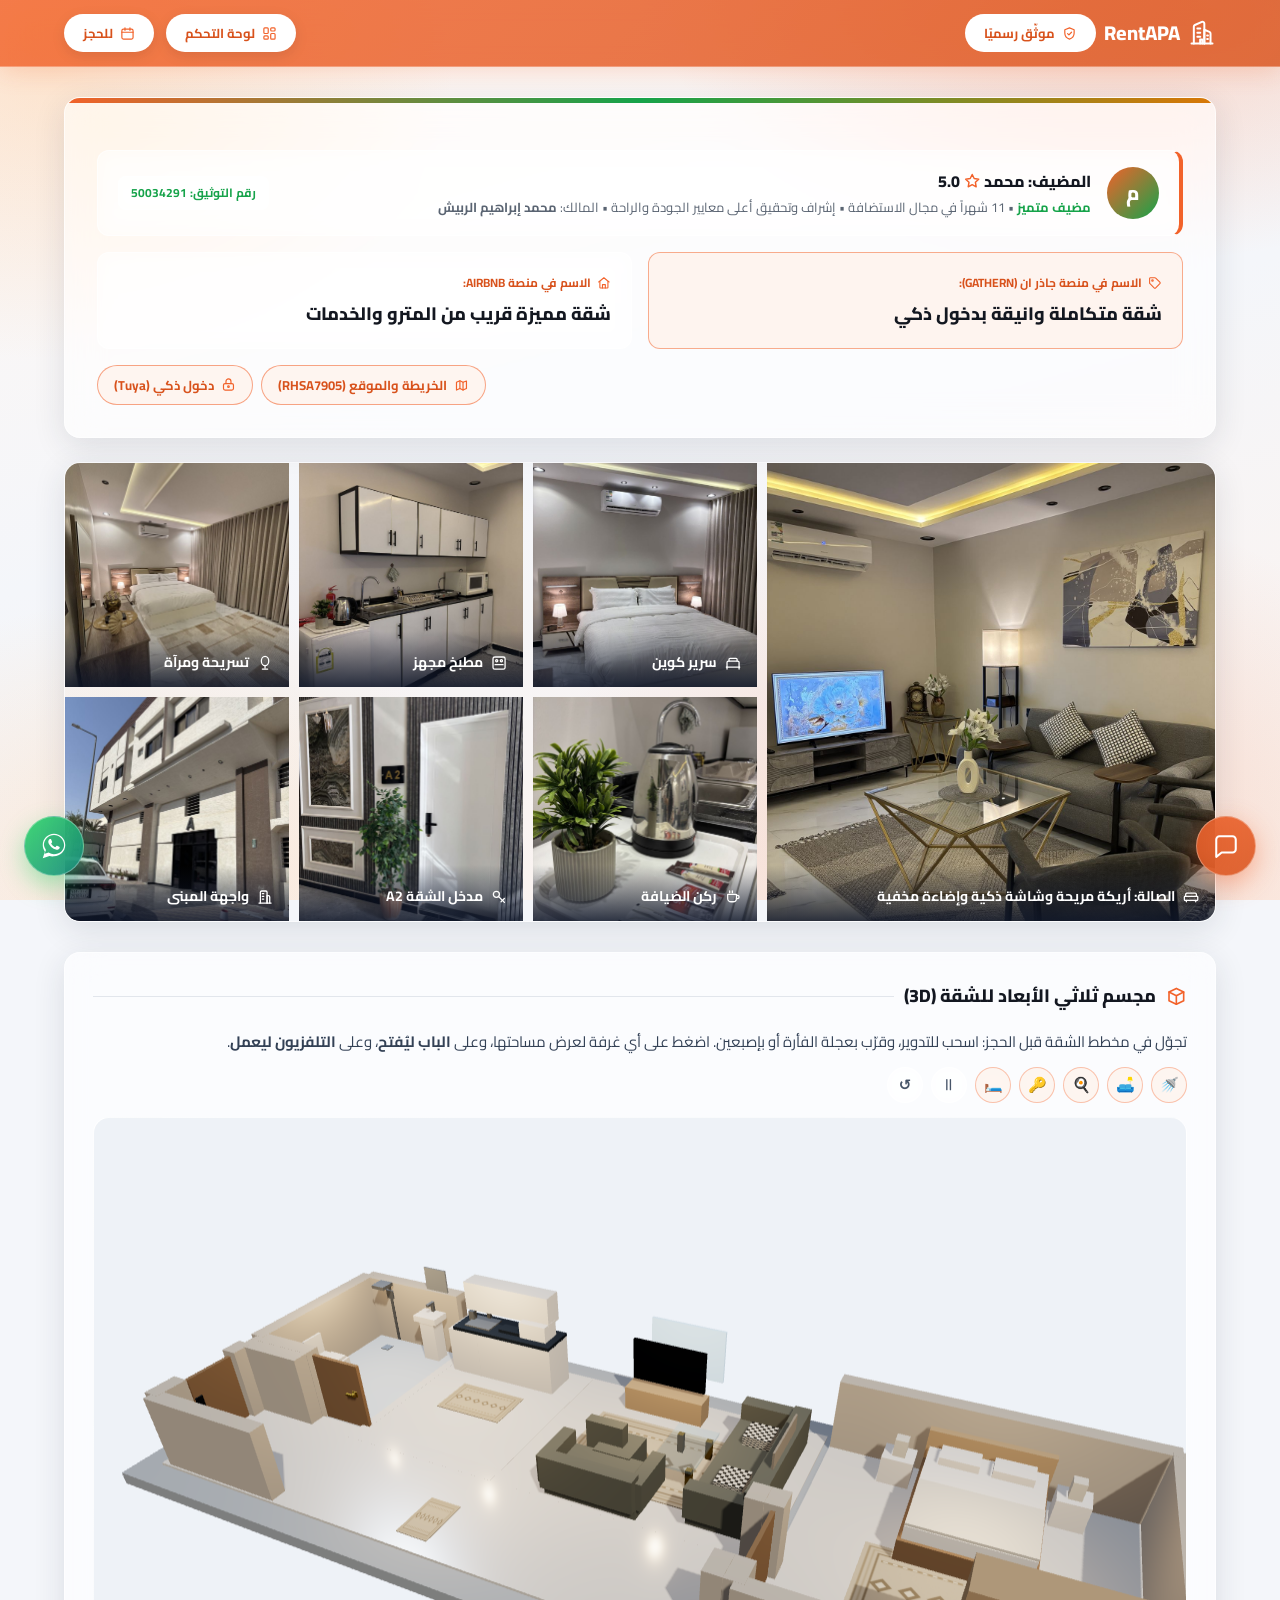
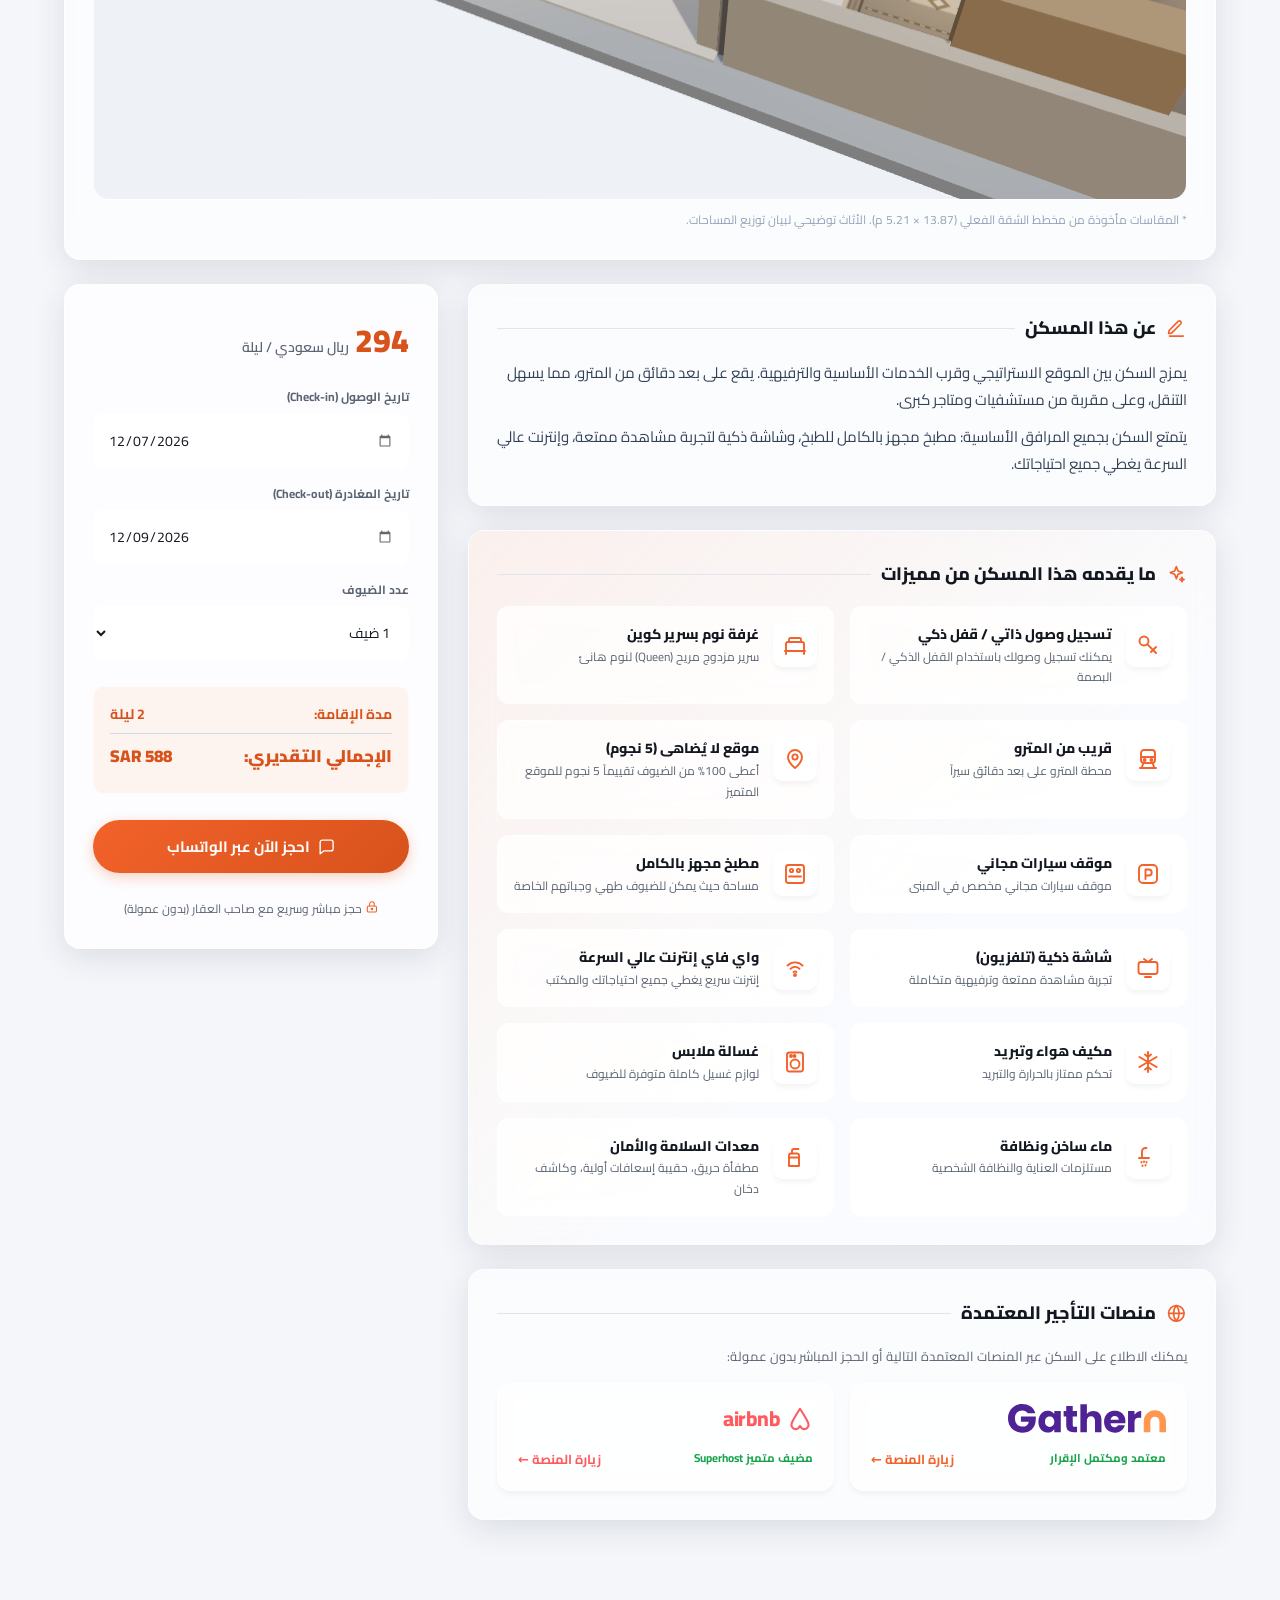
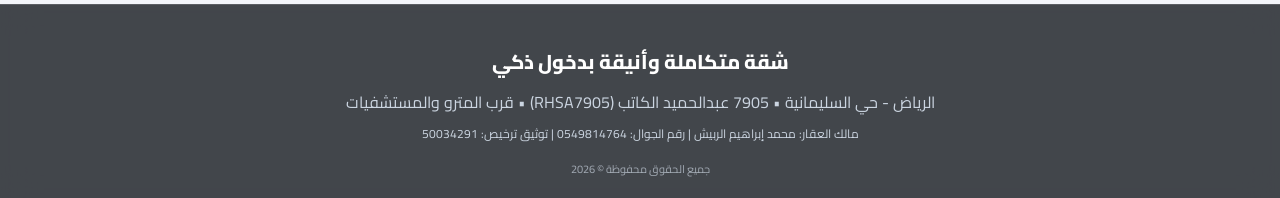
==== commit 37a794e4: "إضافة شعار جاذر ان الرسمي وإعادة تصميم بطاقات المنصات - إضافة ملف شعار جاذر ان الرسمي (SVG) المرسل م" ====
--- a/index.html
+++ b/index.html
@@ -316,29 +316,24 @@
                     </p>
                     <div class="platforms-grid">
                         <div class="platform-card">
-                            <div class="platform-meta">
-                                <div class="platform-icon-box platform-icon-gathern" aria-label="جاذر ان">
-                                    <svg viewBox="0 0 24 24" fill="none" stroke="currentColor" stroke-width="2" stroke-linecap="round" stroke-linejoin="round"><path d="M3 10.5 12 3l9 7.5"/><path d="M5 9.5V20a1 1 0 0 0 1 1h12a1 1 0 0 0 1-1V9.5"/><path d="M9.5 21v-6h5v6"/></svg>
-                                </div>
-                                <div class="platform-info">
-                                    <h4>جاذر ان (Gathern)</h4>
-                                    <span>معتمد ومكتمل الإقرار</span>
-                                </div>
-                            </div>
-                            <a href="https://gathern.co" target="_blank" style="font-size: 13px; color: var(--primary); font-weight: 700; text-decoration: none;">زيارة المنصة ←</a>
+                            <img class="platform-logo" src="assets/images/gathern-logo.svg" alt="جاذر ان (Gathern)" width="160" height="30" loading="lazy">
+                            <div class="platform-foot">
+                                <span class="platform-note">معتمد ومكتمل الإقرار</span>
+                                <a href="https://gathern.co" target="_blank" rel="noopener" class="platform-link">زيارة المنصة ←</a>
+                            </div>
                         </div>
 
                         <div class="platform-card">
-                            <div class="platform-meta">
-                                <div class="platform-icon-box platform-icon-airbnb" aria-label="Airbnb">
-                                    <svg viewBox="0 0 24 24" fill="currentColor"><path d="M12 2c.7 0 1.3.35 1.68.95 1.9 3.1 5.32 8.9 5.32 11.55A7 7 0 0 1 5 14.5c0-2.65 3.42-8.45 5.32-11.55C10.7 2.35 11.3 2 12 2zm0 3.1c-1.63 2.72-3.9 6.9-3.9 9.4a3.9 3.9 0 0 0 7.8 0c0-2.5-2.27-6.68-3.9-9.4z"/></svg>
-                                </div>
-                                <div class="platform-info">
-                                    <h4>Airbnb</h4>
-                                    <span>مضيف متميز Superhost</span>
-                                </div>
-                            </div>
-                            <a href="https://ar.airbnb.com" target="_blank" style="font-size: 13px; color: #ff385c; font-weight: 700; text-decoration: none;">زيارة المنصة ←</a>
+                            <span class="platform-logo platform-logo-airbnb" aria-label="Airbnb">
+                                <svg viewBox="0 0 24 24" fill="none" stroke="currentColor" stroke-width="1.9" stroke-linejoin="round" aria-hidden="true">
+                                    <path d="M12 2.6c0 0-5.8 9-7.4 12.6-1.2 2.7 0 5.6 2.6 6.1 2.2.4 3.8-1.2 4.8-2.9 1 1.7 2.6 3.3 4.8 2.9 2.6-.5 3.8-3.4 2.6-6.1C17.8 11.6 12 2.6 12 2.6z"/>
+                                </svg>
+                                <b>airbnb</b>
+                            </span>
+                            <div class="platform-foot">
+                                <span class="platform-note">مضيف متميز Superhost</span>
+                                <a href="https://ar.airbnb.com" target="_blank" rel="noopener" class="platform-link platform-link-airbnb">زيارة المنصة ←</a>
+                            </div>
                         </div>
                     </div>
                 </div>
--- a/assets/css/style.css
+++ b/assets/css/style.css
@@ -790,8 +790,9 @@
     border: 1px solid var(--glass-border);
     box-shadow: var(--shadow-sm);
     display: flex;
-    align-items: center;
-    justify-content: space-between;
+    flex-direction: column;
+    align-items: stretch;
+    gap: 14px;
     transition: var(--transition);
 }
 
@@ -801,39 +802,57 @@
     border-color: var(--primary);
 }
 
-.platform-meta {
-    display: flex;
-    align-items: center;
-    gap: 12px;
-}
-
-.platform-icon-box {
-    width: 44px;
-    height: 44px;
-    border-radius: 10px;
-    background: var(--bg-soft);
-    display: flex;
-    align-items: center;
-    justify-content: center;
-    font-size: 20px;
-    flex-shrink: 0;
-}
-
-.platform-icon-box svg { width: 22px; height: 22px; }
-
-.platform-icon-gathern { color: var(--primary); background: var(--primary-light); }
-.platform-icon-airbnb { color: #ff385c; background: rgba(255, 56, 92, 0.1); }
-
-.platform-info h4 {
-    font-size: 15px;
+/* شعار المنصة الرسمي — ارتفاع ثابت وعرض تلقائي حفاظاً على نسبة الشعار */
+.platform-logo {
+    height: 30px;
+    width: auto;
+    max-width: 100%;
+    object-fit: contain;
+    object-position: right center;
+    align-self: flex-start;
+}
+
+/* شعار Airbnb: رمز البيلو بلون العلامة مع اسمها */
+.platform-logo-airbnb {
+    display: inline-flex;
+    align-items: center;
+    gap: 7px;
+    color: #ff5a5f;
+    height: 30px;
+}
+
+.platform-logo-airbnb svg { width: 26px; height: 26px; }
+
+.platform-logo-airbnb b {
+    font-size: 21px;
     font-weight: 800;
-}
-
-.platform-info span {
-    font-size: 11px;
+    letter-spacing: -0.5px;
+    line-height: 1;
+}
+
+.platform-foot {
+    display: flex;
+    align-items: center;
+    justify-content: space-between;
+    gap: 10px;
+    flex-wrap: wrap;
+}
+
+.platform-note {
+    font-size: 11.5px;
     color: var(--accent-emerald);
     font-weight: 700;
 }
+
+.platform-link {
+    font-size: 13px;
+    font-weight: 700;
+    text-decoration: none;
+    color: var(--primary);
+    white-space: nowrap;
+}
+
+.platform-link-airbnb { color: #ff5a5f; }
 
 /* Footer */
 .site-footer {
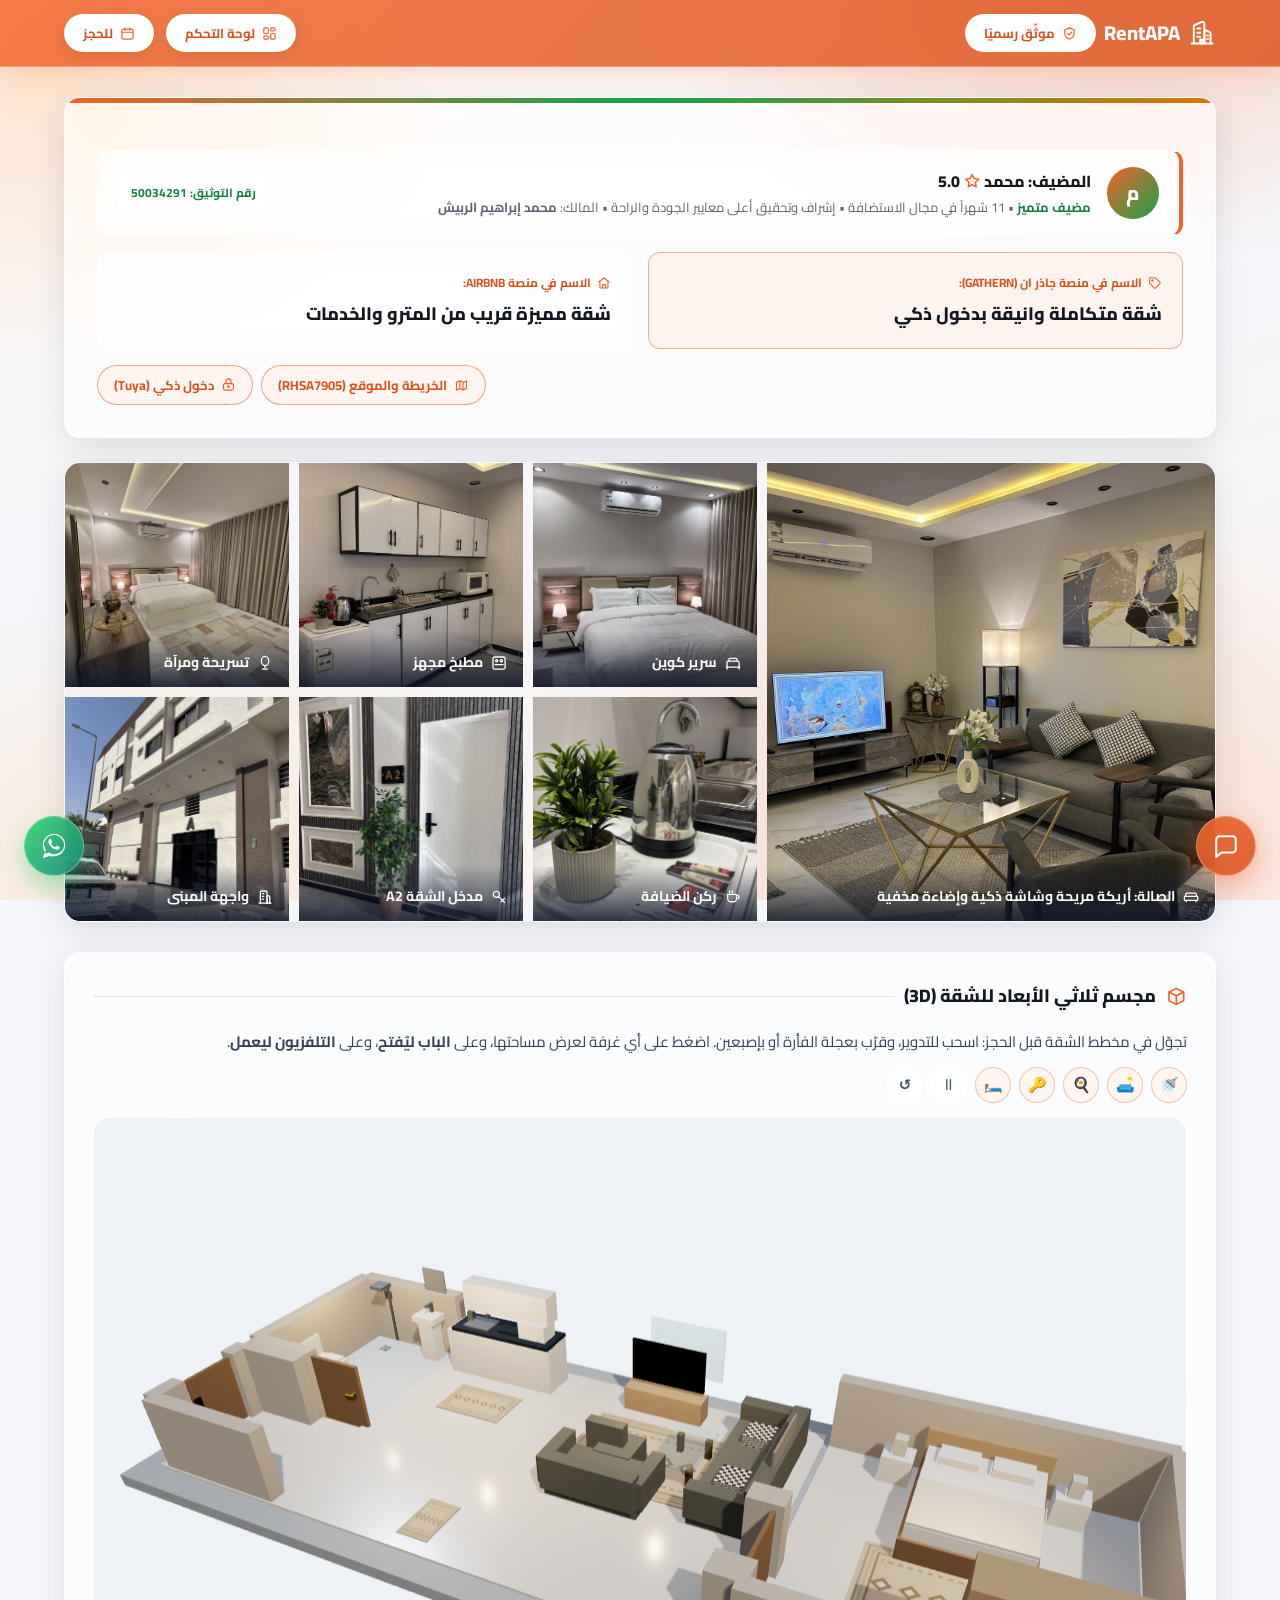
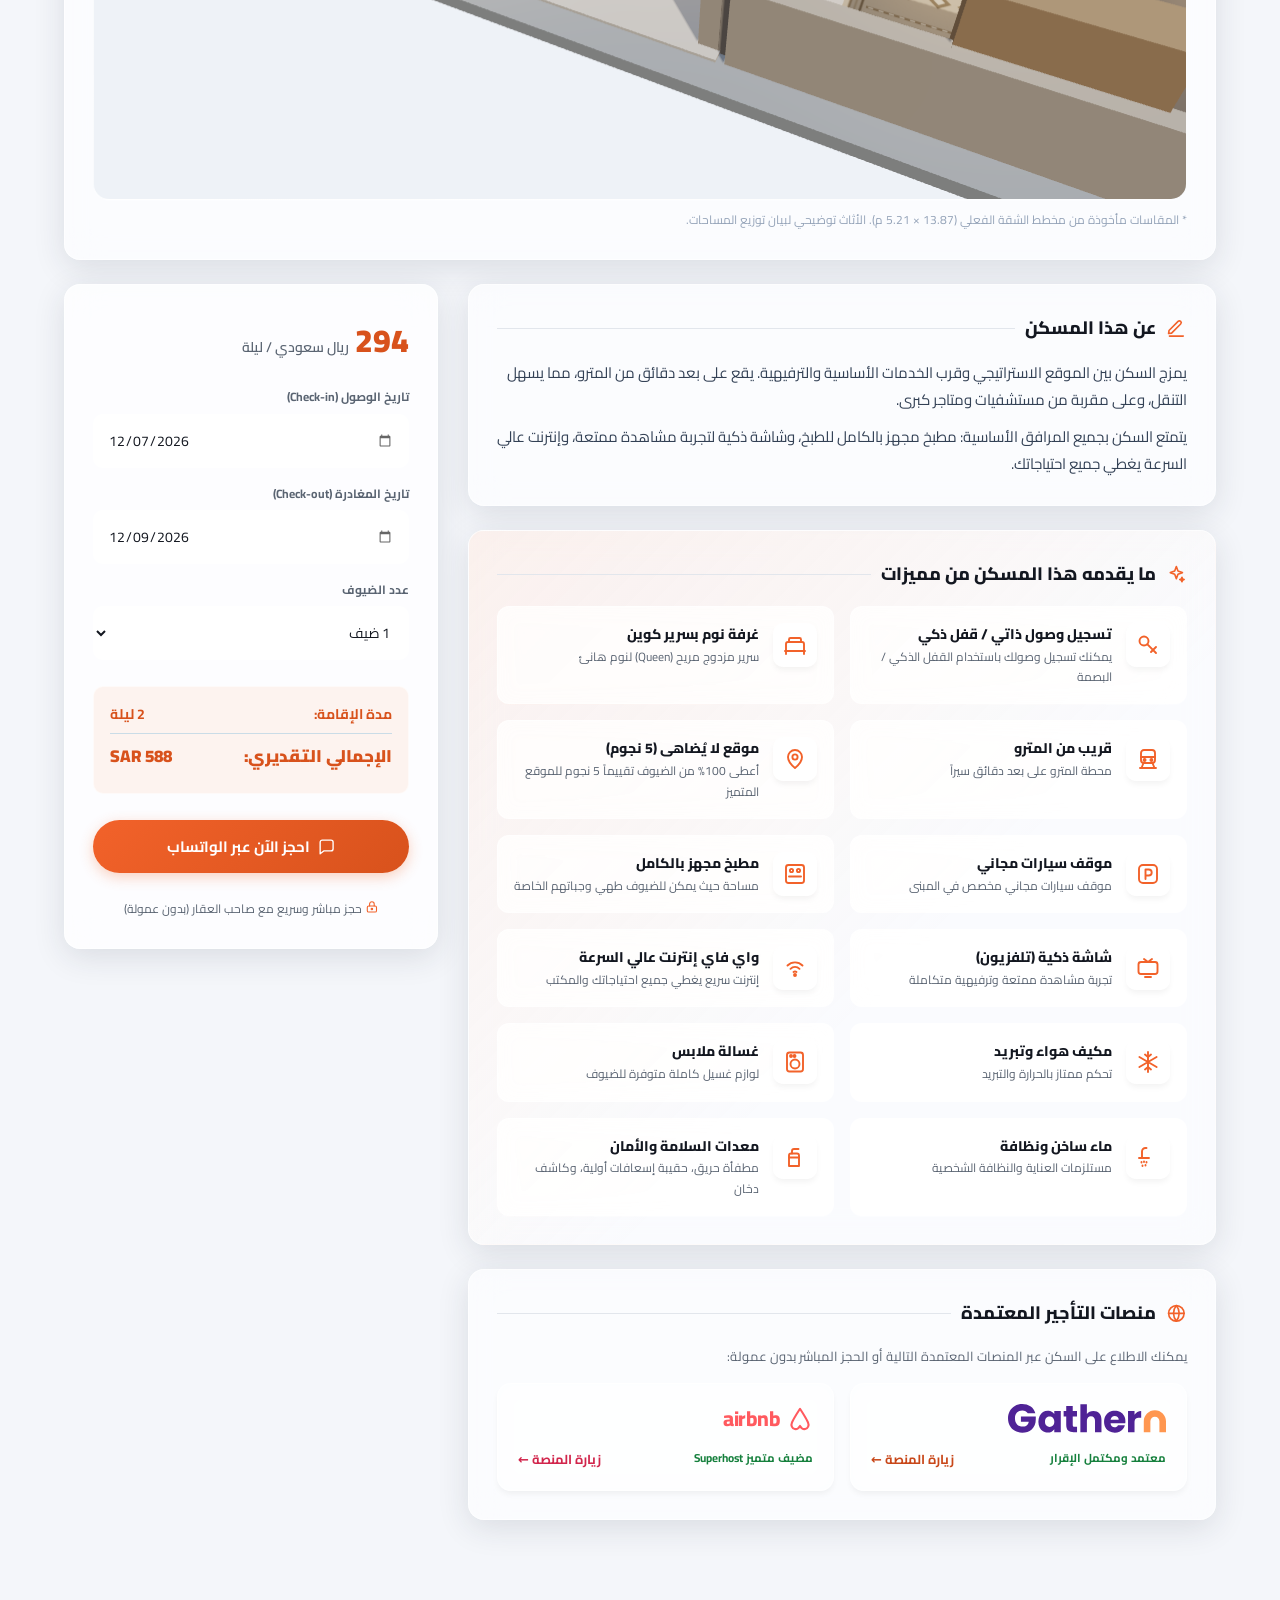
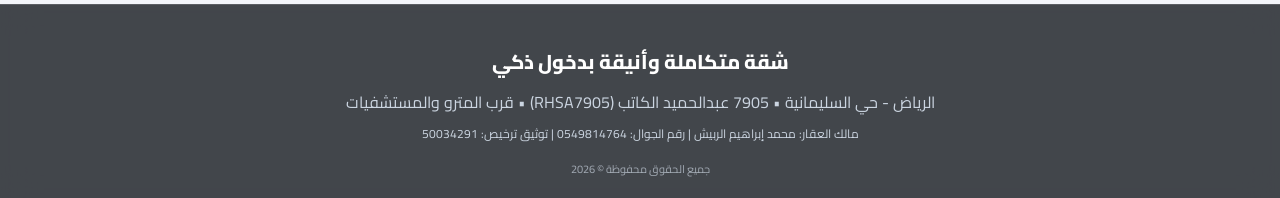
==== commit b9109578: "مراجعة وصولية للتصميم الزجاجي عبر مهارة ui-ux-pro-max: تباين، تركيز، وتقليل الحركة بحثت في قاعدة بيا" ====
--- a/index.html
+++ b/index.html
@@ -81,7 +81,7 @@
                 <div class="host-avatar">م</div>
                 <div class="host-details">
                     <h3>المضيف: محمد <svg class="ico" viewBox="0 0 24 24"><path d="m12 3.2 2.6 5.3 5.9.9-4.3 4.1 1 5.8-5.2-2.7-5.2 2.7 1-5.8L3.5 9.4l5.9-.9z"/></svg> 5.0</h3>
-                    <p><b style="color: var(--accent-emerald);">مضيف متميز</b> • 11 شهراً في مجال الاستضافة • إشراف وتحقيق أعلى معايير الجودة والراحة • المالك: <b>محمد إبراهيم الربيش</b></p>
+                    <p><b style="color: var(--accent-emerald-text);">مضيف متميز</b> • 11 شهراً في مجال الاستضافة • إشراف وتحقيق أعلى معايير الجودة والراحة • المالك: <b>محمد إبراهيم الربيش</b></p>
                 </div>
                 <div class="host-verify">
                     <span class="verify-badge">رقم التوثيق: 50034291</span>
--- a/assets/css/style.css
+++ b/assets/css/style.css
@@ -9,6 +9,8 @@
     --primary-light: #fdeee7;
     --primary-soft: rgba(242, 98, 42, 0.13);
     --accent-emerald: #16a34a;
+    --accent-emerald-text: #15803d; /* نص أخضر يحقق تباين 4.5:1 على أبيض (accent-emerald وحدها 3.3:1 فقط) */
+    --primary-text: #c8481a; /* نص برتقالي يحقق تباين 4.5:1 على أبيض (primary وحدها 3.2:1 فقط) */
     --accent-gold: #d97706;
     --bg-dark: #1b1f24;
     --bg-card: #ffffff;
@@ -63,6 +65,17 @@
         linear-gradient(165deg, #fff7f2 0%, #f4f6fa 48%, #fdf2ec 100%);
 }
 
+/* دعم تفضيل تقليل الحركة (WCAG 2.2 / prefers-reduced-motion) —
+   يوقف الانتقالات والتحريك بالحركة (transform) للمستخدمين الذين فعّلوا هذا الخيار */
+@media (prefers-reduced-motion: reduce) {
+    *, *::before, *::after {
+        animation-duration: 0.001ms !important;
+        animation-iteration-count: 1 !important;
+        transition-duration: 0.001ms !important;
+        scroll-behavior: auto !important;
+    }
+}
+
 /* متصفحات لا تدعم backdrop-filter: أسطح معتمة بدل الشفافة حفاظاً على وضوح النص */
 @supports not ((backdrop-filter: blur(1px)) or (-webkit-backdrop-filter: blur(1px))) {
     :root {
@@ -733,6 +746,7 @@
     outline: none;
     border-color: var(--primary);
     background: #ffffff;
+    box-shadow: 0 0 0 3px var(--primary-soft);
 }
 
 input[type="date"].form-control {
@@ -840,7 +854,7 @@
 
 .platform-note {
     font-size: 11.5px;
-    color: var(--accent-emerald);
+    color: var(--accent-emerald-text);
     font-weight: 700;
 }
 
@@ -848,11 +862,11 @@
     font-size: 13px;
     font-weight: 700;
     text-decoration: none;
-    color: var(--primary);
+    color: var(--primary-text);
     white-space: nowrap;
 }
 
-.platform-link-airbnb { color: #ff5a5f; }
+.platform-link-airbnb { color: #d1264c; } /* وردي Airbnb داكن بما يكفي لتحقيق 4.5:1 كنص، بدل #ff5a5f (3:1 فقط) */
 
 /* Footer */
 .site-footer {
@@ -1610,7 +1624,7 @@
     border-radius: 8px;
     font-size: 12px;
     font-weight: 700;
-    color: var(--accent-emerald);
+    color: var(--accent-emerald-text);
     white-space: nowrap;
 }
 
@@ -2047,7 +2061,7 @@
     color: var(--text-main);
 }
 
-.chat-compose input:focus { outline: none; border-color: var(--primary); }
+.chat-compose input:focus { outline: none; border-color: var(--primary); box-shadow: 0 0 0 3px var(--primary-soft); }
 
 .chat-send {
     width: 44px;
